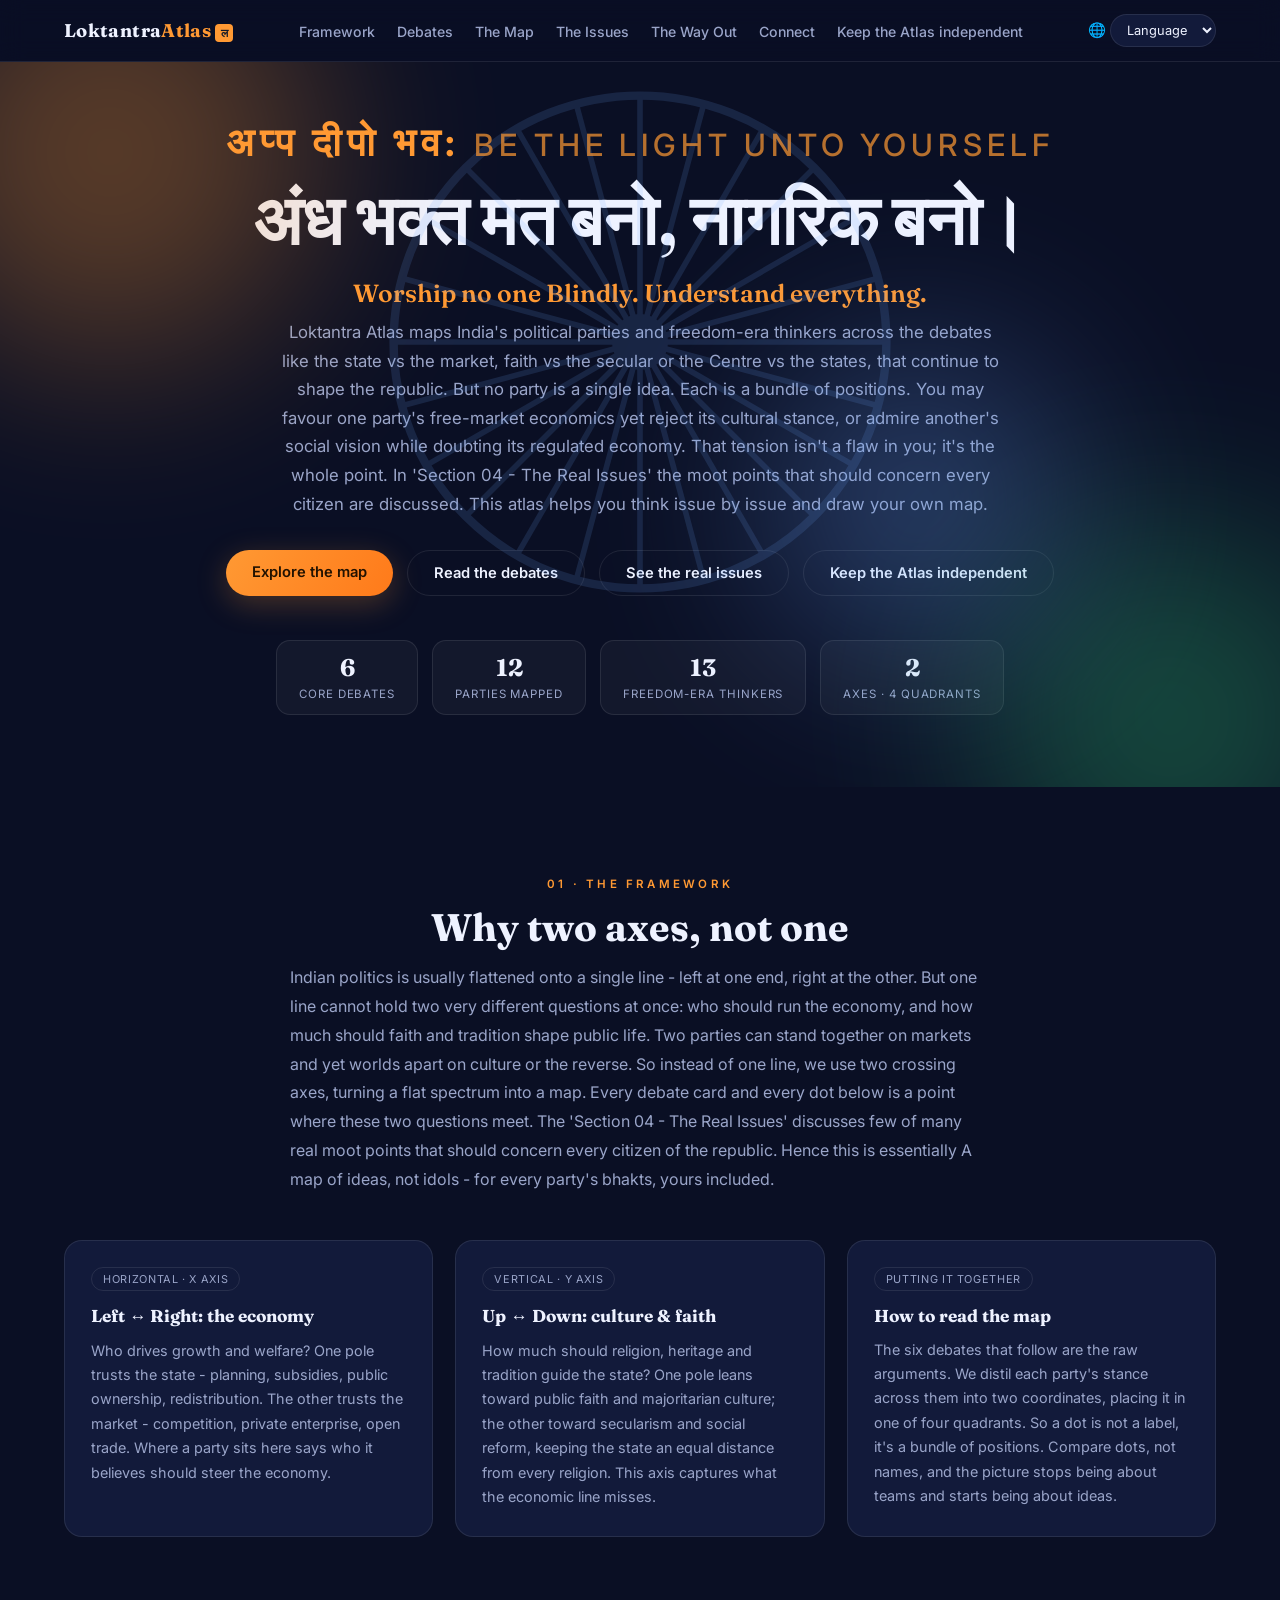
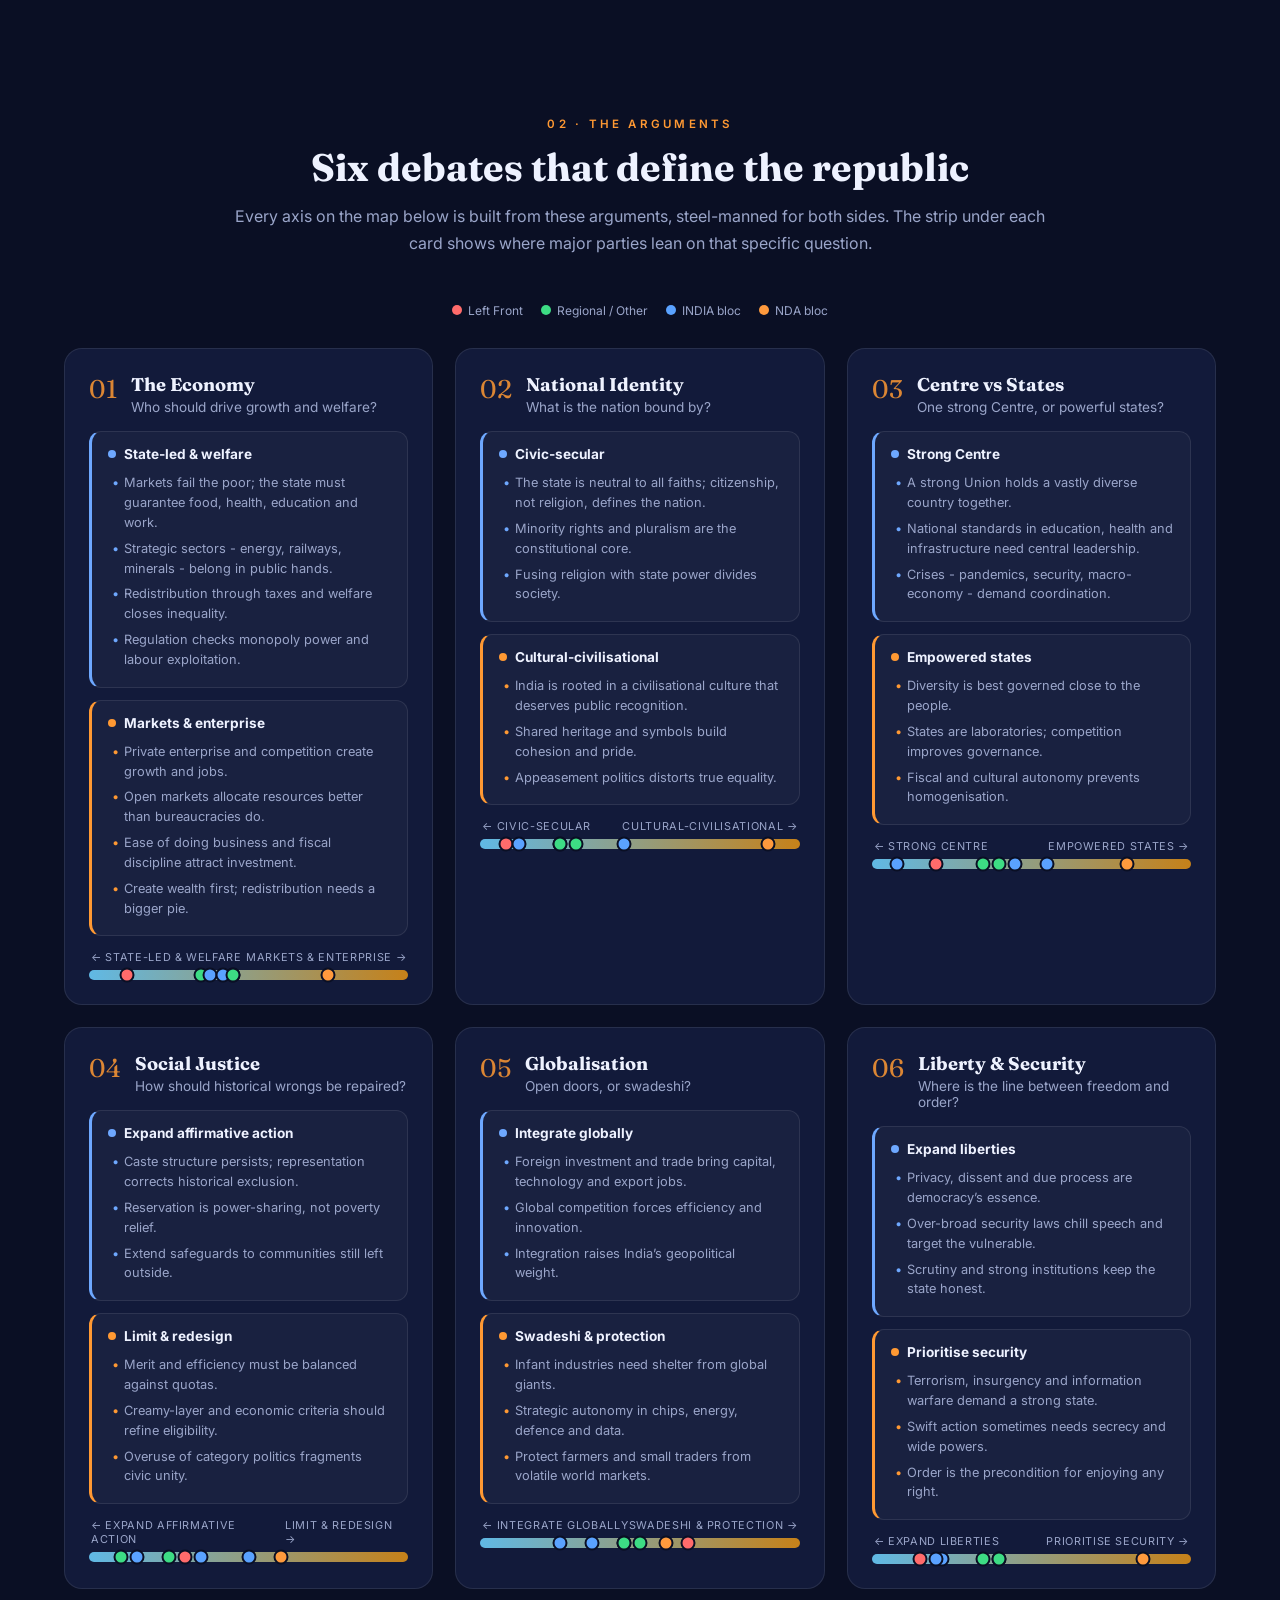
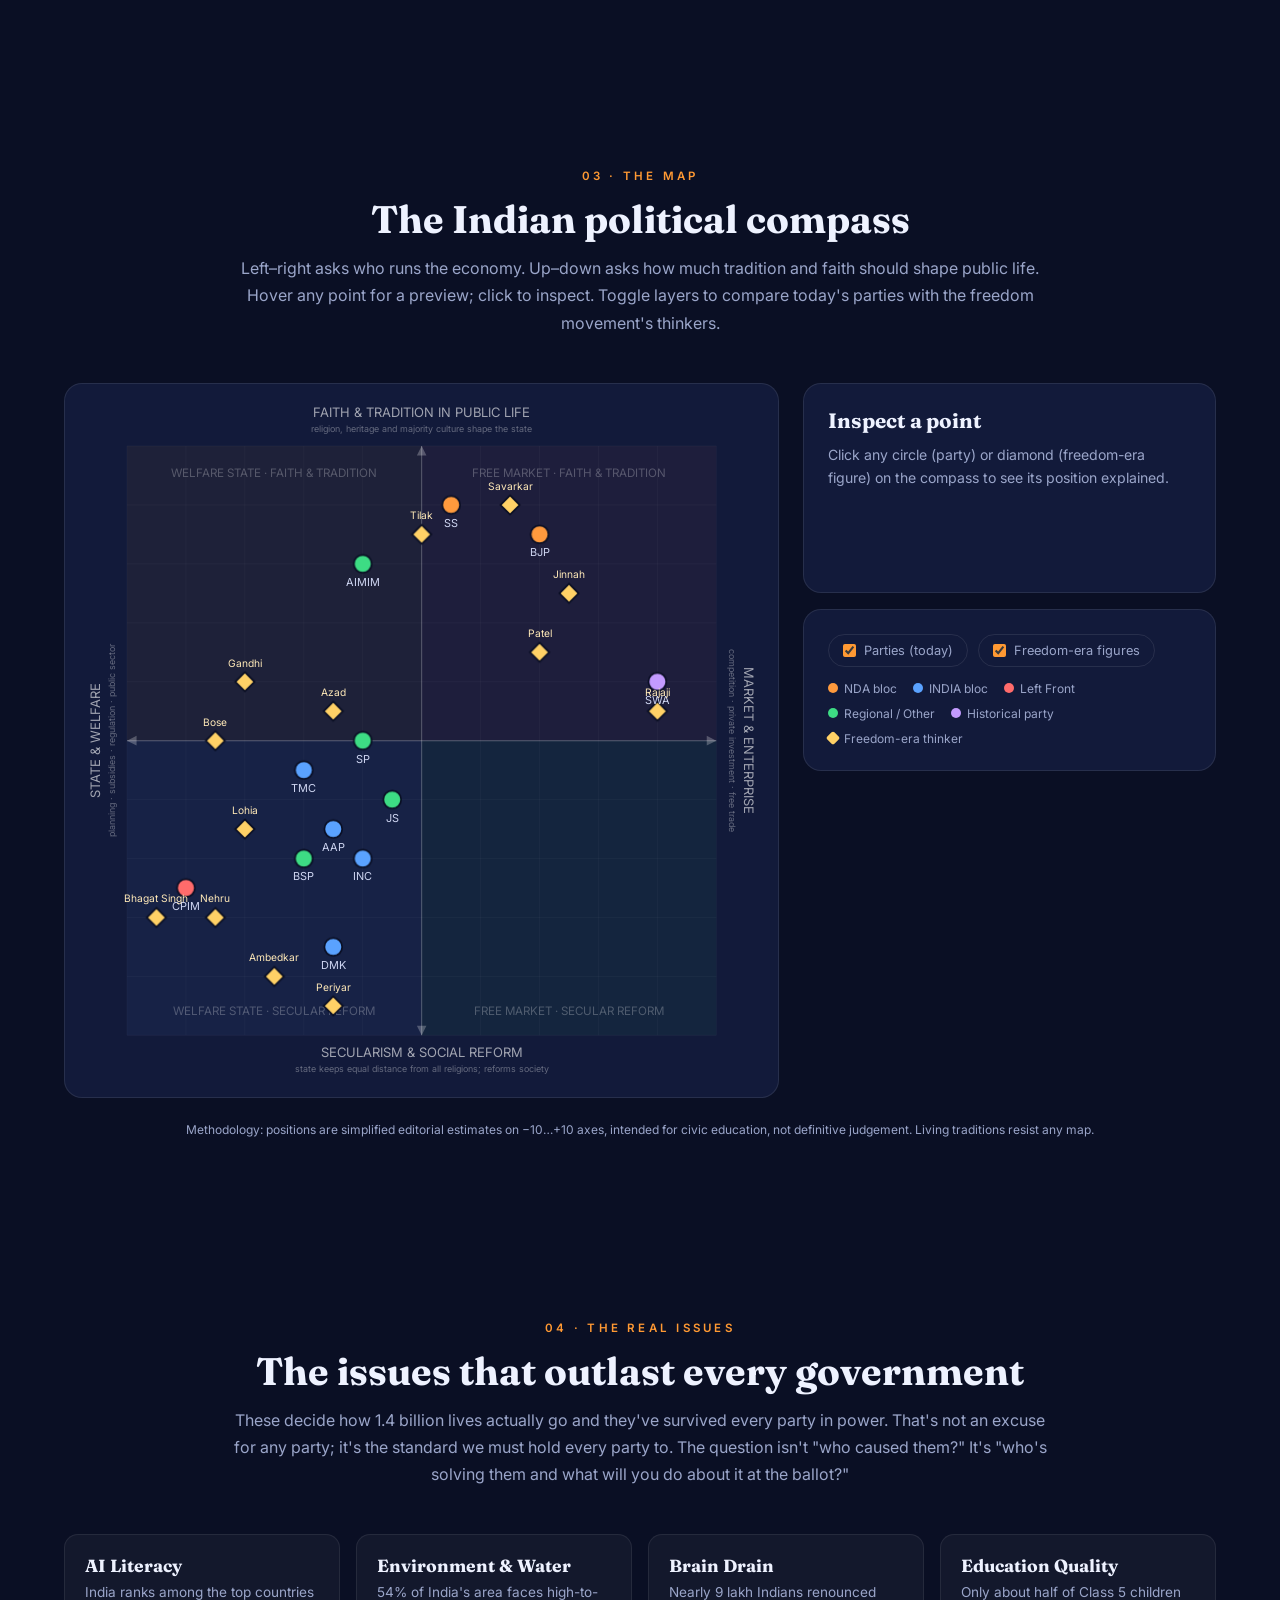
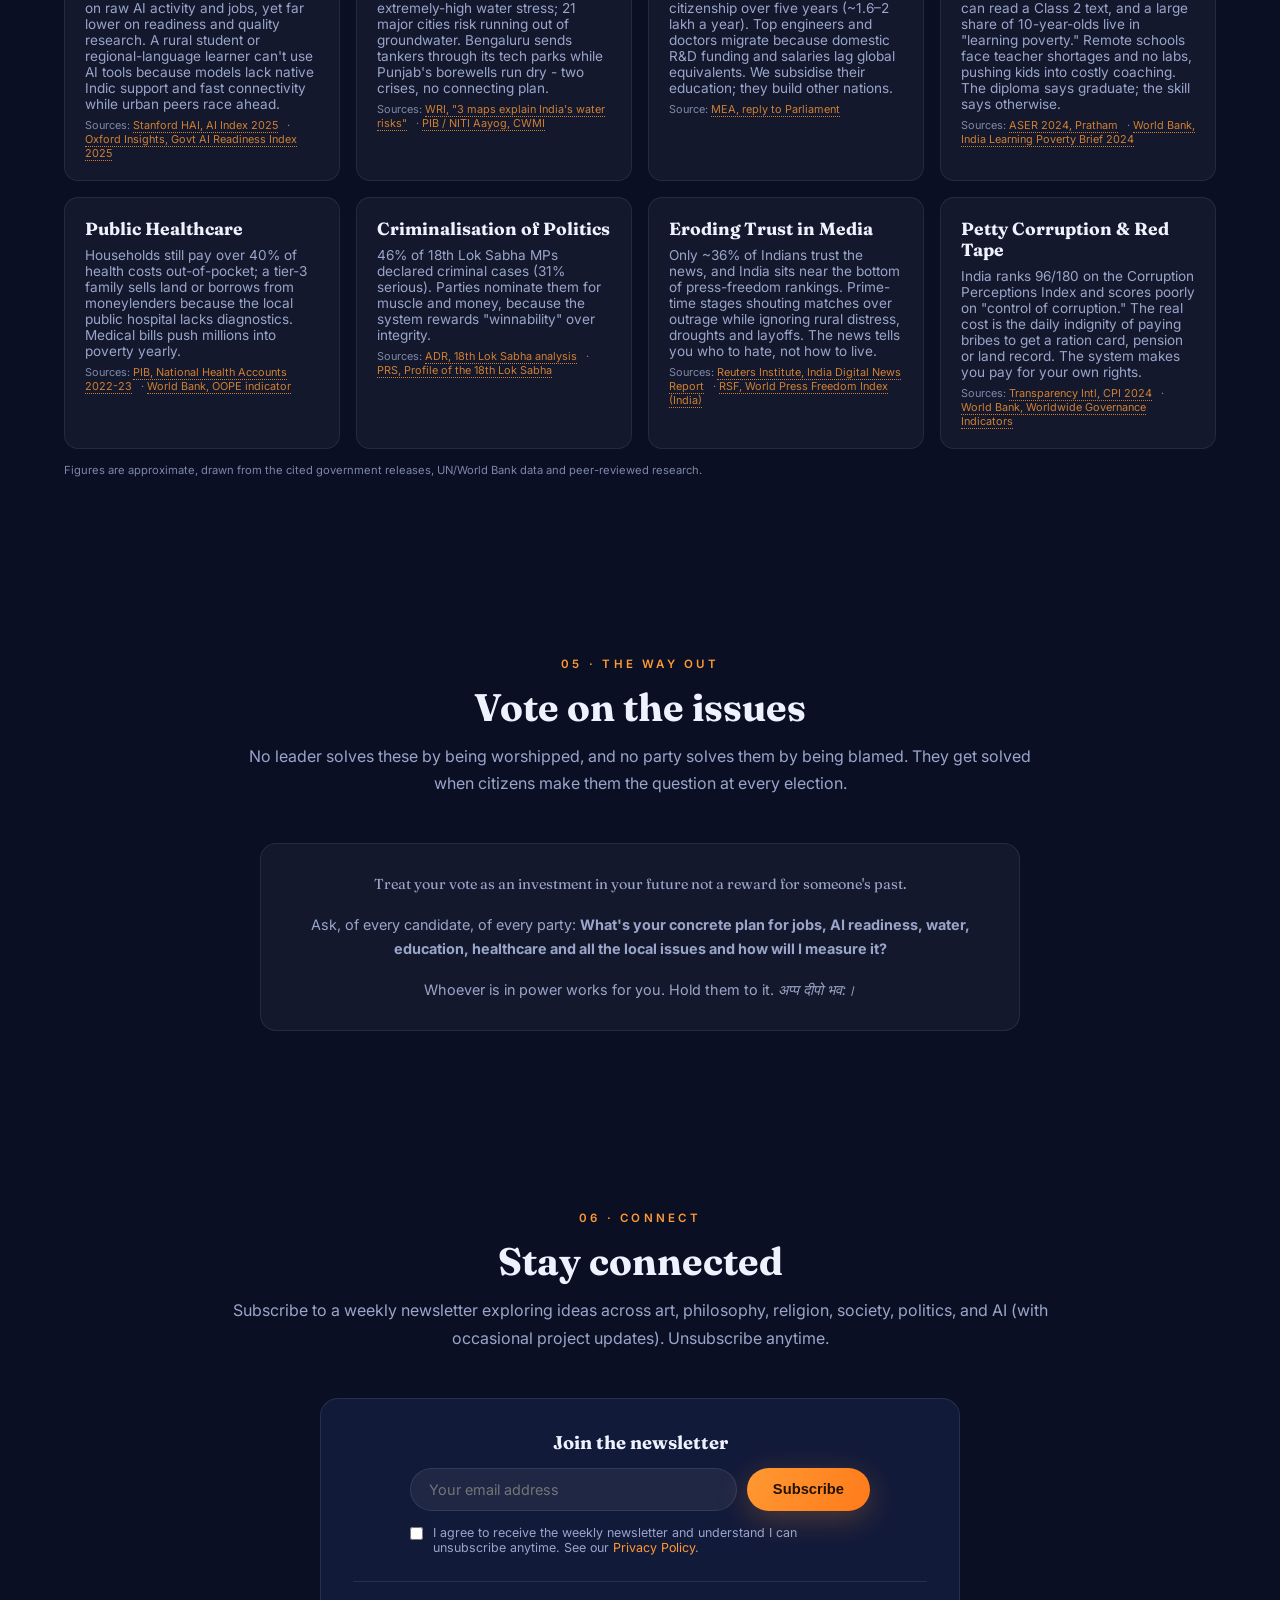
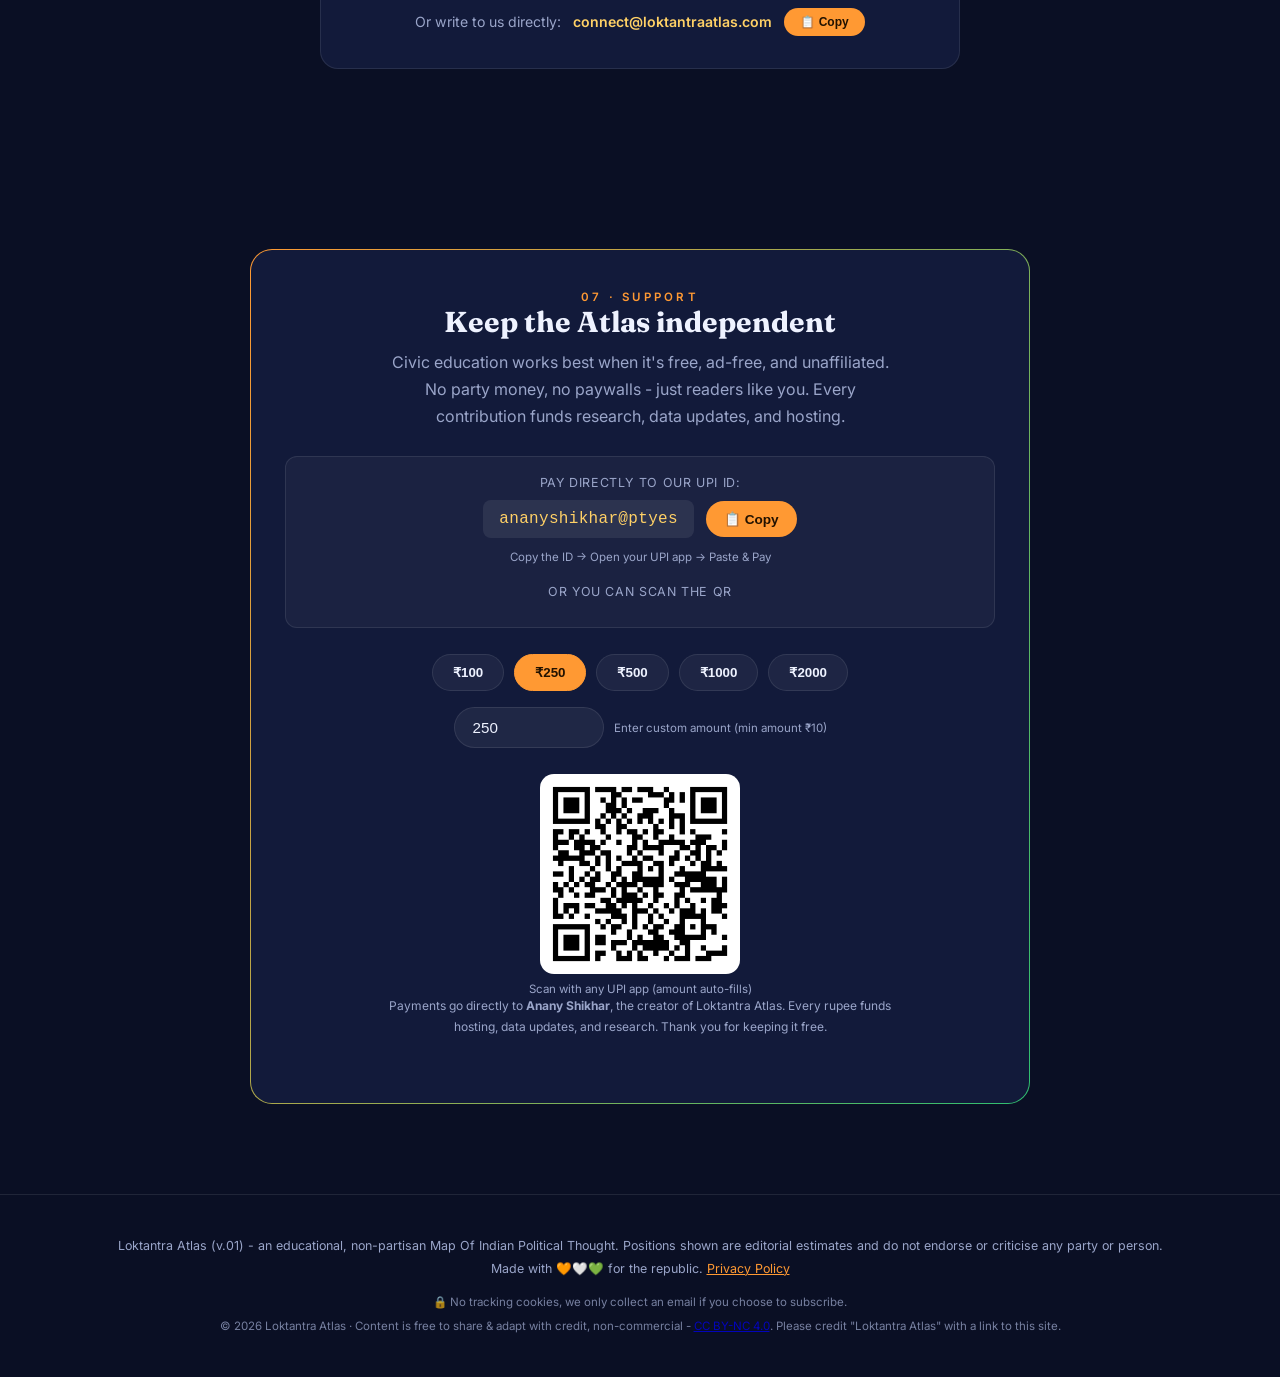
==== index.html @ be95576f "Update index.html" ====
<!DOCTYPE html>
<html lang="en">
<head>
  <meta charset="UTF-8">
  <meta name="viewport" content="width=device-width, initial-scale=1.0">
  <title>Loktantra Atlas - Mapping Indian Political Thought</title>
  <link rel="icon" type="image/svg+xml" href="flag.svg">
  <link rel="preconnect" href="https://fonts.googleapis.com">
  <link href="https://fonts.googleapis.com/css2?family=Fraunces:opsz,wght@9..144,500;9..144,700&family=Inter:wght@400;500;600;700&display=swap" rel="stylesheet">
  <link rel="stylesheet" href="css_style.css">
</head>
<body>

<!-- ============ NAV (links are generated from NAV in js/data.js) ============ -->

<nav>
  <div class="brand" href="index.html" aria-label="Loktantra Atlas — home">Loktantra<span>Atlas<img src="flag.svg" alt="Indian flag" width="18" height="18"></span></div>
  <ul id="navLinks"></ul>
  <div class="langwrap">
    <span class="langicon">🌐</span>
    <select id="langSel" aria-label="Translate this website">
      <option value="">Language</option>
      <option value="hi">हिन्दी</option>
      <option value="en">English</option>
      <option value="bn">বাংলা</option>
      <option value="ta">தமிழ்</option>
      <option value="te">తెలుగు</option>
      <option value="mr">मराठी</option>
      <option value="gu">ગુજરાતી</option>
      <option value="kn">ಕನ್ನಡ</option>
      <option value="ml">മലയാളം</option>
      <option value="pa">ਪੰਜਾਬੀ</option>
      <option value="ur">اردو</option>
      <option value="es">Español</option>
      <option value="fr">Français</option>
      <option value="de">Deutsch</option>
      <option value="ru">Русский</option>
      <option value="zh-CN">中文</option>
      <option value="ar">العربية</option>
    </select>
  </div>
</nav>

<!-- ============ HERO ============ -->
<header>
  <div class="orb o1"></div><div class="orb o2"></div><div class="orb o3"></div>
  <svg class="chakra" viewBox="0 0 200 200" id="chakraSvg"></svg>
  <div>
 <div class="kicker big"><span class="khi">अप्प दीपो भव:<span class="kdot"> </span><span class="ken">Be the light unto yourself</span></div>
<h1>अंध भक्त मत बनो, <span>नागरिक बनो।</span></h1>
<h3 class="tagline">Worship no one Blindly. Understand everything.</h3>
    <p class="sub">Loktantra Atlas maps India's political parties and freedom-era thinkers across the debates like the state vs the market, faith vs the secular or the Centre vs the states, that continue to shape the republic. But no party is a single idea. Each is a bundle of positions. You may favour one party's free-market economics yet reject its cultural stance, or admire another's social vision while doubting its regulated economy. That tension isn't a flaw in you; it's the whole point. In 'Section 04 - The Real Issues' the moot points that should concern every citizen are discussed. This atlas helps you think issue by issue and draw your own map. </p>
    <div class="cta">
      <a class="btn p" href="#map">Explore the map</a>
      <a class="btn s" href="#debates">Read the debates</a>
      <a class="btn s" href="#issues">See the real issues</a>
      <a class="btn s" href="#donate">Keep the Atlas independent</a>
    </div>
    <div class="stats">
      <div class="stat"><b id="stD">–</b><span>Core debates</span></div>
      <div class="stat"><b id="stP">–</b><span>Parties mapped</span></div>
      <div class="stat"><b id="stF">–</b><span>Freedom-era thinkers</span></div>
      <div class="stat"><b>2</b><span>Axes · 4 quadrants</span></div>
    </div>
  </div>
</header>

<!-- ============ FRAMEWORK (theory context) ============ -->
<section id="framework">
  <div class="shead reveal">
    <div class="kicker">01 · The Framework</div>
    <h2>Why two axes, not one</h2>
    <p>Indian politics is usually flattened onto a single line - left at one end, right at the
      other. But one line cannot hold two very different questions at once: who should run the
      economy, and how much should faith and tradition shape public life. Two parties can stand
      together on markets and yet worlds apart on culture or the reverse. So instead of one
      line, we use two crossing axes, turning a flat spectrum into a map. Every debate card and
      every dot below is a point where these two questions meet. The 'Section 04 - The Real Issues' discusses few of many real moot points that should concern every citizen of the republic. Hence this is essentially A map of ideas, not idols - for every party's bhakts, yours included.</p>
  </div>

  <div class="tgrid">
    <div class="tcard reveal">
      <span class="tag">Horizontal · X axis</span>
      <h3>Left ↔ Right: the economy</h3>
      <p>Who drives growth and welfare? One pole trusts the state - planning, subsidies, public
        ownership, redistribution. The other trusts the market - competition, private enterprise,
        open trade. Where a party sits here says who it believes should steer the economy.</p>
    </div>
    <div class="tcard reveal">
      <span class="tag">Vertical · Y axis</span>
      <h3>Up ↔ Down: culture &amp; faith</h3>
      <p>How much should religion, heritage and tradition guide the state? One pole leans toward
        public faith and majoritarian culture; the other toward secularism and social reform,
        keeping the state an equal distance from every religion. This axis captures what the
        economic line misses.</p>
    </div>
    <div class="tcard reveal">
      <span class="tag">Putting it together</span>
      <h3>How to read the map</h3>
      <p>The six debates that follow are the raw arguments. We distil each party's stance across
        them into two coordinates, placing it in one of four quadrants. So a dot is not a label, 
        it's a bundle of positions. Compare dots, not names, and the picture stops being about
        teams and starts being about ideas.</p>
    </div>
  </div>
</section>

<!-- ============ DEBATES (cards rendered by app.js) ============ -->
<section id="debates">
  <div class="shead reveal">
    <div class="kicker">02 · The Arguments</div>
    <h2>Six debates that define the republic</h2>
    <p>Every axis on the map below is built from these arguments, steel-manned for both sides.
      The strip under each card shows where major parties lean on that specific question.</p>
  </div>
  <div class="legend debate-legend" id="debateLegend"></div>
  <div class="dgrid" id="debateGrid"></div>
</section>

<!-- ============ THE MAP ============ -->
<section id="map">
  <div class="shead reveal">
    <div class="kicker">03 · The Map</div>
    <h2>The Indian political compass</h2>
    <p>Left–right asks who runs the economy. Up–down asks how much tradition and faith
      should shape public life. Hover any point for a preview; click to inspect.
      Toggle layers to compare today's parties with the freedom movement's thinkers.</p>
  </div>
  <div class="mapwrap">
    <div class="card mapbox reveal"><svg id="compass" viewBox="0 0 1000 1000"></svg></div>
    <div class="panel">
      <div class="card reveal" id="detail">
        <h3>Inspect a point</h3>
        <p>Click any circle (party) or diamond (freedom-era figure) on the compass to see its
           position explained.</p>
      </div>
      <div class="card reveal">
        <div class="togs" style="margin-bottom:14px">
          <label class="tog"><input type="checkbox" id="tgP" checked> Parties (today)</label>
          <label class="tog"><input type="checkbox" id="tgF" checked> Freedom-era figures</label>
        </div>
        <div class="legend" id="legend"></div>
      </div>
    </div>
  </div>
  <p class="method">Methodology: positions are simplified editorial estimates on −10…+10 axes, intended for
     civic education, not definitive judgement. Living traditions resist any map. </p>
</section>

<section id="issues">
  <div class="shead reveal">
    <div class="kicker">04 · The Real Issues</div>
    <h2>The issues that outlast every government</h2>
    <p>These decide how 1.4 billion lives actually go and they've survived every party in power. That's not an excuse for any party; it's the standard we must hold every party to. The question isn't "who caused them?" It's "who's solving them and what will you do about it at the ballot?"</p>
  </div>

  <div class="issues-grid">
    <div class="issue-card reveal">
      <h3>AI Literacy</h3>
      <p>India ranks among the top countries on raw AI activity and jobs, yet far lower on readiness and quality research. A rural student or regional-language learner can't use AI tools because models lack native Indic support and fast connectivity while urban peers race ahead.</p>
      <div class="issue-cite">Sources: <a href="https://hai.stanford.edu/ai-index/2025-ai-index-report" target="_blank" rel="noopener">Stanford HAI, AI Index 2025</a> · <a href="https://oxfordinsights.com/ai-readiness/government-ai-readiness-index-2025/" target="_blank" rel="noopener">Oxford Insights, Govt AI Readiness Index 2025</a></div>
    </div>

    <div class="issue-card reveal">
      <h3>Environment &amp; Water</h3>
      <p>54% of India's area faces high-to-extremely-high water stress; 21 major cities risk running out of groundwater. Bengaluru sends tankers through its tech parks while Punjab's borewells run dry - two crises, no connecting plan.</p>
      <div class="issue-cite">Sources: <a href="https://www.wri.org/insights/3-maps-explain-indias-growing-water-risks" target="_blank" rel="noopener">WRI, "3 maps explain India's water risks"</a> · <a href="https://www.pib.gov.in/PressReleasePage.aspx?PRID=1807790" target="_blank" rel="noopener">PIB / NITI Aayog, CWMI</a></div>
    </div>

    <div class="issue-card reveal">
      <h3>Brain Drain</h3>
      <p>Nearly 9 lakh Indians renounced citizenship over five years (~1.6–2 lakh a year). Top engineers and doctors migrate because domestic R&amp;D funding and salaries lag global equivalents. We subsidise their education; they build other nations.</p>
      <div class="issue-cite">Source: <a href="https://m.economictimes.com/nri/migrate/nearly-9-lakh-indians-gave-up-citizenship-in-five-years-mea-tells-parliament/articleshow/125926945.cms" target="_blank" rel="noopener">MEA, reply to Parliament</a></div>
    </div>

    <div class="issue-card reveal">
      <h3>Education Quality</h3>
      <p>Only about half of Class 5 children can read a Class 2 text, and a large share of 10-year-olds live in "learning poverty." Remote schools face teacher shortages and no labs, pushing kids into costly coaching. The diploma says graduate; the skill says otherwise.</p>
      <div class="issue-cite">Sources: <a href="https://asercentre.org/aser-2024/" target="_blank" rel="noopener">ASER 2024, Pratham</a> · <a href="https://documents.worldbank.org/en/publication/documents-reports/documentdetail/099090524113131044" target="_blank" rel="noopener">World Bank, India Learning Poverty Brief 2024</a></div>
    </div>

    <div class="issue-card reveal">
      <h3>Public Healthcare</h3>
      <p>Households still pay over 40% of health costs out-of-pocket; a tier-3 family sells land or borrows from moneylenders because the local public hospital lacks diagnostics. Medical bills push millions into poverty yearly.</p>
      <div class="issue-cite">Sources: <a href="https://www.pib.gov.in/PressReleasePage.aspx?PRID=2265816&lang=1&reg=3" target="_blank" rel="noopener">PIB, National Health Accounts 2022-23</a> · <a href="https://data.worldbank.org/indicator/SH.XPD.OOPC.CH.ZS?locations=IN" target="_blank" rel="noopener">World Bank, OOPE indicator</a></div>
    </div>

    <div class="issue-card reveal">
      <h3>Criminalisation of Politics</h3>
      <p>46% of 18th Lok Sabha MPs declared criminal cases (31% serious). Parties nominate them for muscle and money, because the system rewards "winnability" over integrity.</p>
      <div class="issue-cite">Sources: <a href="https://adrindia.org/content/record-46-of-newly-elected-lok-sabha-mps-facing-criminal-cases" target="_blank" rel="noopener">ADR, 18th Lok Sabha analysis</a> · <a href="https://prsindia.org/parliamenttrack/vital-stats/profile-of-the-18th-lok-sabha" target="_blank" rel="noopener">PRS, Profile of the 18th Lok Sabha</a></div>
    </div>

    <div class="issue-card reveal">
      <h3>Eroding Trust in Media</h3>
      <p>Only ~36% of Indians trust the news, and India sits near the bottom of press-freedom rankings. Prime-time stages shouting matches over outrage while ignoring rural distress, droughts and layoffs. The news tells you who to hate, not how to live.</p>
      <div class="issue-cite">Sources: <a href="https://reutersinstitute.politics.ox.ac.uk/our-research/india-digital-news-report" target="_blank" rel="noopener">Reuters Institute, India Digital News Report</a> · <a href="https://rsf.org/en/country/india" target="_blank" rel="noopener">RSF, World Press Freedom Index (India)</a></div>
    </div>

    <div class="issue-card reveal">
      <h3>Petty Corruption &amp; Red Tape</h3>
      <p>India ranks 96/180 on the Corruption Perceptions Index and scores poorly on "control of corruption." The real cost is the daily indignity of paying bribes to get a ration card, pension or land record. The system makes you pay for your own rights.</p>
      <div class="issue-cite">Sources: <a href="https://www.transparency.org/en/cpi/2024" target="_blank" rel="noopener">Transparency Intl, CPI 2024</a> · <a href="https://www.worldbank.org/en/publication/worldwide-governance-indicators" target="_blank" rel="noopener">World Bank, Worldwide Governance Indicators</a></div>
    </div>
  </div>

  <p class="issues-note">Figures are approximate, drawn from the cited government releases, UN/World Bank data and peer-reviewed research.</p>
</section>
  
<section id="solution">
  <div class="shead reveal">
    <div class="kicker">05 · The Way Out</div>
    <h2>Vote on the issues</h2>
    <p>No leader solves these by being worshipped, and no party solves them by being blamed. They get solved when citizens make them the question at every election.</p>
  </div>
  <div class="solution-card reveal">
    <p class="sol-big">Treat your vote as an investment in your future not a reward for someone's past.</p>
    <p>Ask, of every candidate, of every party: <strong>What's your concrete plan for jobs, AI readiness, water, education, healthcare and all the local issues and how will I measure it?</strong></p>
    <p class="sol-close">Whoever is in power works for you. Hold them to it. <em>अप्प दीपो भव:।</em></p>
  </div>
</section>
  
<section id="connect">
  <div class="shead reveal">
    <div class="kicker">06 · Connect</div>
    <h2>Stay connected</h2>
    <p>Subscribe to a weekly newsletter exploring ideas across art, philosophy, religion, society, politics, and AI (with occasional project updates). Unsubscribe anytime.</p>
  </div>

  <div class="connect-card reveal">
    <!-- Newsletter signup -->
    <div class="newsletter">
      <h3>Join the newsletter</h3>
     <form id="nlForm">
  <div class="nl-row">
    <input type="email" id="nlEmail" placeholder="Your email address" required>
    <button type="submit" class="btn p">Subscribe</button>
  </div>
  <label class="consent">
    <input type="checkbox" id="nlConsent" required>
    <span>I agree to receive the weekly newsletter and understand I can unsubscribe anytime. See our <a href="privacy.html">Privacy Policy</a>.</span>
  </label>
</form>

    </div>

    <div class="connect-divider"></div>

    <!-- Direct contact email -->
    <div class="contact-line">
      <span>Or write to us directly:</span>
      <a id="contactMail" href="#" class="contact-email">connect@loktantraatlas.com</a>
      <button class="copy-mail" id="copyMail">📋 Copy</button>
    </div>
  </div>
</section>


<!-- ============ DONATE ============ -->
<section id="donate">
 <div class="doncard reveal">
  <div class="kicker">07 · Support</div>
  <h2>Keep the Atlas independent</h2>
  <p>Civic education works best when it's free, ad-free, and unaffiliated.
     No party money, no paywalls - just readers like you.
     Every contribution funds research, data updates, and hosting.</p>

  <!-- Copy UPI ID (moved to top) -->
  <div class="upi-copy-box">
    <div class="upi-label">Pay directly to our UPI ID:</div>
    <div class="upi-row">
      <code class="upi-display" id="upiDisplay">your.upi@id</code>
      <button class="copy-btn" id="copyBtn">📋 Copy</button>
    </div>
    <p class="upi-instruction">Copy the ID → Open your UPI app → Paste & Pay</p> 
    <br>
    <p class="upi-label"> Or You Can Scan The QR</p>
  </div>

  <!-- Amount Selection + QR (kept together as one unit) -->
  <div class="amts" id="amts"></div>
  <div class="custom">
    <input type="number" id="amtIn" min="10" placeholder="Custom ₹">
    <span class="custom-hint">Enter custom amount (min amount ₹10) </span>
  </div>

  <div class="qrwrap">
    <canvas id="qr"></canvas>
    <p class="qrnote">Scan with any UPI app (amount auto-fills)</p>
  </div>

  <!-- Trust note -->
  <p class="trustnote">Payments go directly to <b>Anany Shikhar</b>, the creator of Loktantra Atlas.
     Every rupee funds hosting, data updates, and research. Thank you for keeping it free.</p>
</div>
</section>


<footer>
  Loktantra Atlas (v.01) - an educational, non-partisan Map Of Indian Political Thought. Positions shown are editorial estimates and do not
  endorse or criticise any party or person.<br>Made with 🧡🤍💚 for the republic. <a href="privacy.html" style="color:var(--saffron)">Privacy Policy</a>
   <div class="cookie-note">🔒 No tracking cookies, we only collect an email if you choose to subscribe.</div>
  <div class="cookie-note">© 2026 Loktantra Atlas · Content is free to share &amp; adapt with credit, non-commercial - <a href="https://creativecommons.org/licenses/by-nc/4.0/" target="_blank" rel="noopener">CC BY-NC 4.0</a>. Please credit "Loktantra Atlas" with a link to this site.</div>

</footer>

<div id="tip"></div>

<!-- data first, then logic -->
<script src="qrious.min.js"></script>
<script src="js_data.js"></script>
<script src="js_app.js"></script>
</body>
</html>
---- css_style.css ----
/* ============================================================
   STYLE.CSS — all the styling, organised by section.
   To restyle the site, start with DESIGN TOKENS below:
   change the colour values there and the whole site follows.
   ============================================================ */

/* ---------- 1. DESIGN TOKENS (edit colours here) ---------- */
:root{
  --bg:#0a0f24;        /* page background (deep navy) */
  --bg2:#0e1530;       /* unused spare tone */
  --card:#121a3a;      /* card background */
  --ink:#eef2ff;       /* main text colour */
  --muted:#9aa5c9;     /* secondary text colour */
  --saffron:#ff9933;   /* primary accent (Side B, buttons) */
  --green:#2fbf71;     /* secondary accent */
  --blue:#6ea8ff;      /* tertiary accent (Side A) */
  --gold:#ffd166;      /* freedom-era figure colour */
  --line:rgba(255,255,255,.09); /* hairline borders */
}

/* ---------- 2. BASE ---------- */
*{margin:0;padding:0;box-sizing:border-box}
html{scroll-behavior:smooth}
body{font-family:Inter,system-ui,sans-serif;background:var(--bg);color:var(--ink);overflow-x:hidden}
section{padding:90px 5vw;scroll-margin-top:70px} /* scroll-margin keeps headings clear of fixed nav */
h1,h2,h3,.brand{font-family:Fraunces,serif}      /* display font for headings */

/* ---------- 3. NAV ---------- */
nav{position:fixed;inset:0 0 auto 0;display:flex;justify-content:space-between;align-items:center;
  padding:14px 5vw;background:rgba(10,15,36,.72);backdrop-filter:blur(12px);
  border-bottom:1px solid var(--line);z-index:50}
.brand{font-weight:700;font-size:1.15rem;letter-spacing:.02em}
.brand span{color:var(--saffron)}
.brand img{height:18px;width:20px;vertical-align:middle;margin-left:8px;border-radius:3px}
nav ul{display:flex;gap:22px;list-style:none}
nav a{color:var(--muted);text-decoration:none;font-size:.88rem;font-weight:500;transition:.2s}
nav a:hover{color:var(--ink)}
@media(max-width:640px){
  nav{padding:8px 3vw}
  .brand{display:flex;flex-direction:column;align-items:flex-start;line-height:1.15;font-size:1rem}
  .brand span{display:flex;align-items:center}
  .brand img{margin-left:6px;vertical-align:middle}
  nav ul{gap:14px;flex-wrap:wrap;justify-content:center}
  nav a{font-size:.76rem}
  .langwrap select{max-width:92px;font-size:.68rem;padding:5px 7px}
}

/* ---------- 4. HERO ---------- */
header{min-height:94vh;display:grid;place-items:center;text-align:center;position:relative;overflow:hidden;padding:120px 5vw 70px}
.orb{position:absolute;border-radius:50%;filter:blur(95px);opacity:.32;pointer-events:none}
.o1{width:420px;height:420px;background:var(--saffron);top:-120px;left:-100px}
.o2{width:380px;height:380px;background:var(--green);bottom:-120px;right:-80px}
.o3{width:300px;height:300px;background:var(--blue);top:40%;left:60%}
.chakra{position:absolute;width:560px;height:560px;opacity:.14;animation:spin 70s linear infinite;pointer-events:none}
.kicker{color:var(--saffron);letter-spacing:.28em;font-size:.72rem;font-weight:600;text-transform:uppercase}
header h1{font-size:clamp(2.4rem,6vw,4.3rem);line-height:1.08;margin:18px 0 20px;font-weight:700}
.grad{background:linear-gradient(90deg,var(--saffron),#fff 50%,var(--green));-webkit-background-clip:text;background-clip:text;color:transparent}
header p.sub{max-width:720px;margin:0 auto;color:var(--muted);font-size:1.05rem;line-height:1.7}
.cta{display:flex;gap:14px;justify-content:center;margin-top:32px;flex-wrap:wrap}
.btn{padding:13px 26px;border-radius:99px;font-weight:600;font-size:.92rem;text-decoration:none;cursor:pointer;border:none;transition:.2s}
.btn.p{background:linear-gradient(120deg,var(--saffron),#ff7a1a);color:#221200;box-shadow:0 8px 30px rgba(255,153,51,.25)}
.btn.p:hover{transform:translateY(-2px)}
.btn.s{background:transparent;color:var(--ink);border:1px solid var(--line)}
.btn.s:hover{border-color:var(--blue);color:var(--blue)}
.stats{display:flex;gap:14px;justify-content:center;margin-top:44px;flex-wrap:wrap}
.stat{background:rgba(255,255,255,.04);border:1px solid var(--line);border-radius:14px;padding:12px 22px;min-width:120px}
.stat b{display:block;font-size:1.5rem;font-family:Fraunces}
.stat span{font-size:.72rem;color:var(--muted);letter-spacing:.08em;text-transform:uppercase}

/* ---------- FRAMEWORK / THEORY ---------- */
.tgrid{display:grid;grid-template-columns:repeat(auto-fit,minmax(280px,1fr));gap:22px;margin-top:34px}
.tcard{background:var(--card);border:1px solid var(--line);border-radius:18px;padding:26px}
.tcard .tag{display:inline-block;font-size:.68rem;letter-spacing:.06em;text-transform:uppercase;padding:4px 11px;border-radius:99px;border:1px solid var(--line);color:var(--muted);margin-bottom:14px}
.tcard h3{font-size:1.08rem;margin-bottom:12px;font-family:Fraunces;color:var(--ink)}
.tcard p{color:var(--muted);font-size:.9rem;line-height:1.7}
#framework .shead p{max-width:700px;margin:0 auto;text-align:left;line-height:1.8}

/* ---------- 5. SECTION HEADINGS ---------- */
.shead{max-width:820px;margin:0 auto 46px;text-align:center}
.shead h2{font-size:clamp(1.7rem,3.4vw,2.4rem);margin:12px 0}
.shead p{color:var(--muted);line-height:1.7}

/* ---------- 6. DEBATE CARDS ---------- */
.dgrid{display:grid;grid-template-columns:repeat(auto-fit,minmax(340px,1fr));gap:22px;max-width:1240px;margin:auto}
.card{background:var(--card);border:1px solid var(--line);border-radius:18px;padding:24px;transition:.25s}
.card:hover{transform:translateY(-4px);border-color:rgba(255,255,255,.18)}
.dhead{display:flex;gap:14px;align-items:flex-start;margin-bottom:16px}
.dnum{font-family:Fraunces;font-size:1.6rem;color:var(--saffron);opacity:.85}
.dhead h3{font-size:1.15rem}
.dhead p{color:var(--muted);font-size:.85rem;margin-top:3px}
.sides{display:grid;gap:12px}
.side{background:rgba(255,255,255,.03);border:1px solid var(--line);border-radius:12px;padding:14px 16px}
.side.a{border-left:3px solid var(--blue)}     /* blue edge = Side A */
.side.b{border-left:3px solid var(--saffron)}  /* saffron edge = Side B */
.side h4{font-size:.85rem;margin-bottom:8px;display:flex;align-items:center;gap:8px}
.side.a h4::before{content:"";width:8px;height:8px;border-radius:50%;background:var(--blue)}
.side.b h4::before{content:"";width:8px;height:8px;border-radius:50%;background:var(--saffron)}
.side ul{list-style:none}
.side li{color:var(--muted);font-size:.8rem;line-height:1.55;padding:3px 0 3px 16px;position:relative}
.side li::before{content:"•";position:absolute;left:4px;top:3px;font-size:.8rem;line-height:1.55}
.side.a li::before{color:var(--blue)}      /* blue bullets on the blue side */
.side.b li::before{color:var(--saffron)}   /* saffron bullets on the saffron side */


/* per-debate spectrum bar: gradient runs from Side A (blue) to Side B (saffron) */
.barlabels{display:flex;justify-content:space-between;font-size:.68rem;color:var(--muted);margin:14px 2px 6px;text-transform:uppercase;letter-spacing:.06em}
.bar{height:10px;border-radius:99px;position:relative;background:linear-gradient(90deg,#60b9e5,#c68119)}
.dot{position:absolute;top:50%;width:15px;height:15px;border-radius:50%;transform:translate(-50%,-50%);border:2px solid var(--bg);cursor:default;transition:.15s}
.dot:hover{transform:translate(-50%,-50%) scale(1.35)}
/* bigger touch targets on phones */
@media (pointer:coarse){.dot{width:20px;height:20px}
}

/* ---------- 7. THE MAP / COMPASS ---------- */
.mapwrap{display:grid;grid-template-columns:1.3fr .75fr;gap:24px;max-width:1240px;margin:auto}
@media(max-width:980px){.mapwrap{grid-template-columns:1fr}}
.mapbox{padding:14px}
svg#compass{width:100%;height:auto;display:block}
svg#compass text{font-family:Inter;user-select:none}
/* .pt = a mappable point; transform-box lets the pop-in animation scale from its own centre */
#compass .pt{cursor:pointer;transform-box:fill-box;transform-origin:center}
.panel{display:flex;flex-direction:column;gap:16px}
#detail{min-height:210px}
#detail h3{font-size:1.3rem;margin-bottom:10px}
#detail p{color:var(--muted);font-size:.88rem;line-height:1.65;margin-top:10px}
.chips{display:flex;flex-wrap:wrap;gap:8px}
.chip{font-size:.7rem;padding:5px 11px;border-radius:99px;border:1px solid var(--line);color:var(--ink);background:rgba(255,255,255,.05)}
.togs{display:flex;gap:10px;flex-wrap:wrap}
.tog{display:flex;align-items:center;gap:8px;font-size:.8rem;color:var(--muted);cursor:pointer;border:1px solid var(--line);padding:8px 14px;border-radius:99px}
.tog input{accent-color:var(--saffron)}
.legend{display:flex;flex-wrap:wrap;gap:10px 16px;font-size:.75rem;color:var(--muted)}
.legend i{width:10px;height:10px;border-radius:50%;display:inline-block;margin-right:6px}
.method{max-width:1240px;margin:22px auto 0;color:var(--muted);font-size:.75rem;text-align:center;line-height:1.7}
.method code{color:var(--gold)}
#tip{position:fixed;z-index:60;background:rgba(13,20,48,.96);border:1px solid var(--line);padding:8px 13px;border-radius:10px;font-size:.78rem;pointer-events:none;opacity:0;transition:opacity .12s;max-width:240px}
#tip b{display:block}#tip span{color:var(--muted);font-size:.7rem}

/* ---------- 8. DONATE ---------- */
.doncard{max-width:780px;margin:auto;border-radius:22px;padding:40px 34px;text-align:center;
  background:linear-gradient(var(--card),var(--card)) padding-box,
  linear-gradient(120deg,var(--saffron),var(--green)) border-box;
  border:1.5px solid transparent}
.doncard h2{font-size:1.8rem;margin-bottom:10px}
.doncard>p{color:var(--muted);max-width:520px;margin:0 auto 26px;line-height:1.7}
.amts{display:flex;gap:10px;justify-content:center;flex-wrap:wrap;margin-bottom:16px}
.amt{padding:10px 20px;border-radius:99px;border:1px solid var(--line);background:rgba(255,255,255,.05);color:var(--ink);cursor:pointer;font-weight:600;transition:.15s}
.amt.on{background:var(--saffron);color:#221200;border-color:var(--saffron)}
.custom{display:flex;gap:10px;justify-content:center;align-items:center;margin-bottom:22px;flex-wrap:wrap}
.custom input{background:rgba(255,255,255,.06);border:1px solid var(--line);border-radius:99px;padding:11px 18px;color:var(--ink);width:150px;font-size:.95rem;outline:none}
.custom input:focus{border-color:var(--saffron)}
.upirow{margin-top:18px;font-size:.8rem;color:var(--muted)}
.upirow code{background:rgba(255,255,255,.07);padding:4px 10px;border-radius:8px;color:var(--gold)}
.upirow button{background:none;border:none;color:var(--blue);cursor:pointer;font-size:.78rem;margin-left:8px}
/* UPI copy row — visible and styled */
.upirow{margin-top:20px;font-size:.82rem;color:var(--muted);display:flex;align-items:center;justify-content:center;gap:10px;flex-wrap:wrap}
.upirow code{background:rgba(255,255,255,.08);padding:9px 16px;border-radius:8px;color:var(--gold);font-size:.92rem;letter-spacing:.02em;user-select:all}
.upirow button{background:var(--saffron);color:#221200;border:none;padding:9px 18px;border-radius:99px;font-weight:600;font-size:.8rem;cursor:pointer;transition:.2s}
.upirow button:hover{transform:translateY(-1px)}
.trustnote{margin-top:16px;font-size:.75rem;color:var(--muted);max-width:460px;margin-left:auto;margin-right:auto}
/* QR code for desktop users */
.qrwrap{display:flex;flex-direction:column;align-items:center;gap:8px;margin-top:22px}
#qr{background:#fff;padding:12px;border-radius:14px;width:200px;height:200px}
.qrnote{font-size:.72rem;color:var(--muted)}

/* Copy UPI ID box */
.upi-copy-box{margin-top:0;margin-bottom:26px;background:rgba(255,255,255,.04);border:1px solid var(--line);border-radius:12px;padding:18px 22px;text-align:center}
.upi-label{font-size:.78rem;color:var(--muted);margin-bottom:10px;text-transform:uppercase;letter-spacing:.05em}
.upi-row{display:flex;align-items:center;justify-content:center;gap:12px;flex-wrap:wrap}
.upi-display{background:rgba(255,255,255,.08);padding:10px 16px;border-radius:8px;font-size:1rem;color:var(--gold);letter-spacing:.02em;user-select:all}
.copy-btn{background:var(--saffron);color:#221200;border:none;padding:10px 18px;border-radius:99px;font-weight:600;font-size:.85rem;cursor:pointer;transition:.2s}
.copy-btn:hover{transform:translateY(-1px);box-shadow:0 4px 12px rgba(255,153,51,.3)}
.copy-btn.copied{background:var(--green);color:#0a2410}
.upi-instruction{font-size:.72rem;color:var(--muted);margin-top:12px}

/* Custom amount hint */
.custom-hint{font-size:.72rem;color:var(--muted)}

/* QR Code */
.qrwrap{display:flex;flex-direction:column;align-items:center;gap:8px;margin-top:26px}
#qr{background:#fff;padding:12px;border-radius:14px;width:200px;height:200px}
.qrnote{font-size:.72rem;color:var(--muted)}

/* Trust note */
.trustnote{margin-top:24px;font-size:.75rem;color:var(--muted);max-width:480px;margin-left:auto;margin-right:auto;line-height:1.6}

/* ---------- 9. FOOTER ---------- */
footer{padding:40px 5vw;border-top:1px solid var(--line);text-align:center;color:var(--muted);font-size:.78rem;line-height:1.8}

/* ---------- 10. ANIMATIONS ---------- */
.reveal{opacity:0;transform:translateY(26px);transition:.7s ease}  /* scroll-reveal start state */
.reveal.on{opacity:1;transform:none}                                /* …and end state */
@keyframes spin{to{transform:rotate(360deg)}}                       /* hero chakra */
@keyframes pop{from{opacity:0;transform:scale(0)}to{opacity:1;transform:scale(1)}} /* map points */

/* ---------- 11. Language dropdown (Google translate.goog proxy) ---------- */
$('#langSel').addEventListener('change', e => {
  const lang = e.target.value;
  if (!lang) return;

  // English = just go to the original site
  if (lang === 'en') { location.href = SITE.url; return; }

  // Build Google's translated copy of the live site
  const base = new URL(SITE.url);
  const proxyHost = base.hostname.replace(/\./g, '-') + '.translate.goog';
  location.href = 'https://' + proxyHost + base.pathname +
    '?_x_tr_sl=en&_x_tr_tl=' + lang + '&_x_tr_hl=en';
});
/* ---------- LANGUAGE DROPDOWN ---------- */
.langwrap{display:flex;align-items:center;gap:6px}
.langicon{font-size:.9rem}
.langwrap select{
  background:var(--card);color:var(--ink);border:1px solid var(--line);
  border-radius:99px;padding:7px 12px;font-size:.8rem;font-family:Inter;
  outline:none;cursor:pointer;transition:.2s}
.langwrap select:hover{border-color:var(--saffron)}
@media(max-width:640px){.langwrap select{max-width:104px;font-size:.72rem;padding:6px 8px}}

/* ---------- CONNECT / NEWSLETTER ---------- */
.connect-card{max-width:640px;margin:auto;background:var(--card);border:1px solid var(--line);border-radius:18px;padding:32px;text-align:center}
.newsletter h3{font-size:1.15rem;margin-bottom:14px;font-family:Fraunces}
.nl-row{display:flex;gap:10px;justify-content:center;max-width:460px;margin:0 auto}
.nl-row input{flex:1;background:rgba(255,255,255,.06);border:1px solid var(--line);border-radius:99px;padding:12px 18px;color:var(--ink);font-family:Inter;font-size:.9rem;outline:none}
.nl-row input:focus{border-color:var(--saffron)}
.nl-note{margin:10px auto 20px;font-size:.72rem;color:var(--muted);max-width:460px;line-height:1.5}
.connect-divider{height:1px;background:var(--line);margin:26px 0}
.contact-line{display:flex;align-items:center;justify-content:center;gap:12px;flex-wrap:wrap;font-size:.88rem;color:var(--muted)}
.contact-email{color:var(--gold);text-decoration:none;font-weight:600}
.contact-email:hover{text-decoration:underline}
.copy-mail{background:var(--saffron);color:#221200;border:none;padding:7px 16px;border-radius:99px;font-weight:600;font-size:.75rem;cursor:pointer;transition:.2s}
.copy-mail:hover{transform:translateY(-1px)}
@media(max-width:640px){.nl-row{flex-direction:column}}

.debate-legend{
  flex-direction: row !important;
  justify-content: center !important;
  flex-wrap: wrap;
  gap: 18px;
  margin: 0 auto 30px;
  max-width: 800px;
  opacity: 1 !important; /* Just in case! */
  transform: none !important; 
}

.brand img{margin-left:3px}

/* ---------- PRIVACY PAGE ---------- */
.backlink{color:var(--muted);text-decoration:none;font-size:.85rem}
.backlink:hover{color:var(--ink)}
.privacy{max-width:760px;margin:0 auto;padding:120px 5vw 60px;color:var(--muted);line-height:1.75}
.privacy h1{font-family:Fraunces;font-size:clamp(1.9rem,4vw,2.6rem);color:var(--ink);margin-bottom:8px}
.privacy .updated{font-size:.8rem;margin-bottom:30px}
.privacy h2{font-family:Fraunces;font-size:1.25rem;color:var(--ink);margin:30px 0 10px}
.privacy p{margin-bottom:14px}
.privacy ul{margin:0 0 14px 22px}
.privacy li{margin-bottom:6px}
.privacy a{color:var(--saffron);text-decoration:none}
.privacy a:hover{text-decoration:underline}
.cookie-note{font-size:.72rem;opacity:.75;margin-top:10px}

/* ---------- CONSENT CHECKBOX ---------- */
.consent{display:flex;align-items:flex-start;gap:10px;margin:14px auto 0;max-width:460px;font-size:.78rem;color:var(--muted);text-align:left;cursor:pointer}
.consent input{margin-top:2px;accent-color:var(--saffron)}
.consent a{color:var(--saffron);text-decoration:none}
.consent a:hover{text-decoration:underline}

/* ---- hero typography tune ---- */
.kicker.big{font-size:2.05rem;letter-spacing:.16em}
.tagline{font-family:Fraunces,serif;font-weight:600;font-size:clamp(1.15rem,2.6vw,1.55rem);color:var(--saffron);margin:16px 0 10px}

   /* ---- footer note spacing ---- */
.cookie-note{margin-top:6px;line-height:1.55}
.cookie-note:first-of-type{margin-top:14px}

   @media(max-width:640px){
  .kdot{display:none}
  .ken{display:block;margin-top:4px}
}

/* ---- issues + solution ---- */
.issues-grid{display:grid;grid-template-columns:repeat(auto-fit,minmax(250px,1fr));gap:16px}
.issue-card{background:rgba(255,255,255,.04);border:1px solid rgba(255,255,255,.08);border-radius:14px;padding:20px}
.issue-card h3{font-family:Fraunces,serif;color:var(--ink);font-size:1.1rem;margin-bottom:8px}
.issue-card p{font-size:.85rem;color:var(--muted)}
.issue-data{margin-top:12px;font-size:.8rem;color:var(--ink);border-left:3px solid var(--saffron);padding-left:10px;line-height:1.5}
.issue-cite{margin-top:6px;font-size:.68rem;color:var(--muted);opacity:.8}
.issues-note{margin-top:14px;font-size:.7rem;color:var(--muted);opacity:.8}
.solution-card{background:rgba(255,255,255,.04);border:1px solid rgba(255,255,255,.08);border-radius:16px;padding:28px;max-width:760px;margin:0 auto;text-align:center}
.sol-big{font-family:Fraunces,serif;font-size:clamp(1.1rem,2.4vw,1.5rem);color:var(--saffron);margin-bottom:16px}
.solution-card p{color:var(--muted);font-size:.9rem;line-height:1.7}
.sol-close{margin-top:16px;color:var(--ink)}

.issue-cite a{color:var(--saffron);margin-right:6px;text-decoration:none;border-bottom:1px dotted var(--saffron)}
.issue-cite a:hover{border-bottom-style:solid}

   nav{position:sticky;top:0;z-index:300}
a.brand{pointer-events:auto;color:var(--ink);text-decoration:none}
.orb,.chakra{pointer-events:none}
   a.brand{cursor:pointer}

   /* tighten gap between nav and hero's first line */
header{min-height:auto;align-items:flex-start;padding-top:56px;padding-bottom:72px}
header .kicker{margin-top:0}

.kicker.big .khi{font-size:1.2em;font-weight:700}
.kicker.big .ken{font-size:.78em;font-weight:500;opacity:.7;letter-spacing:.16em}
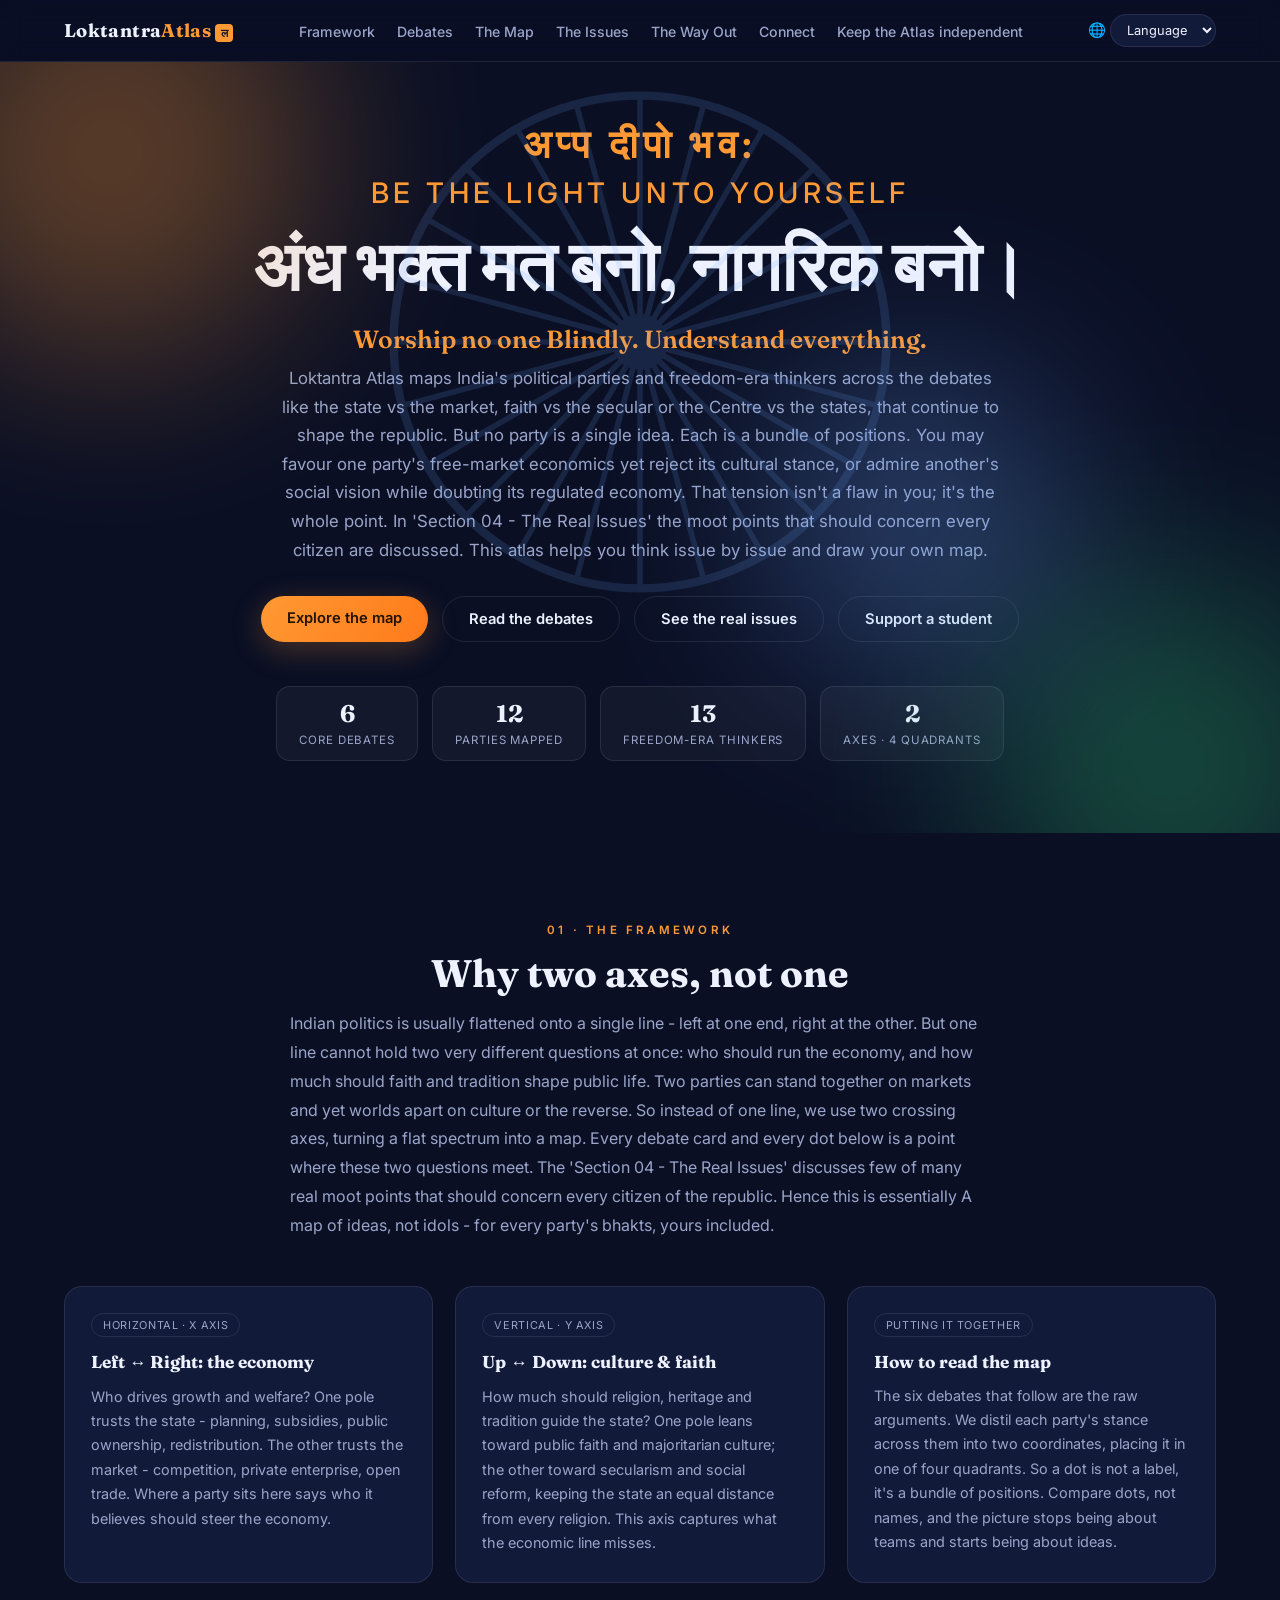
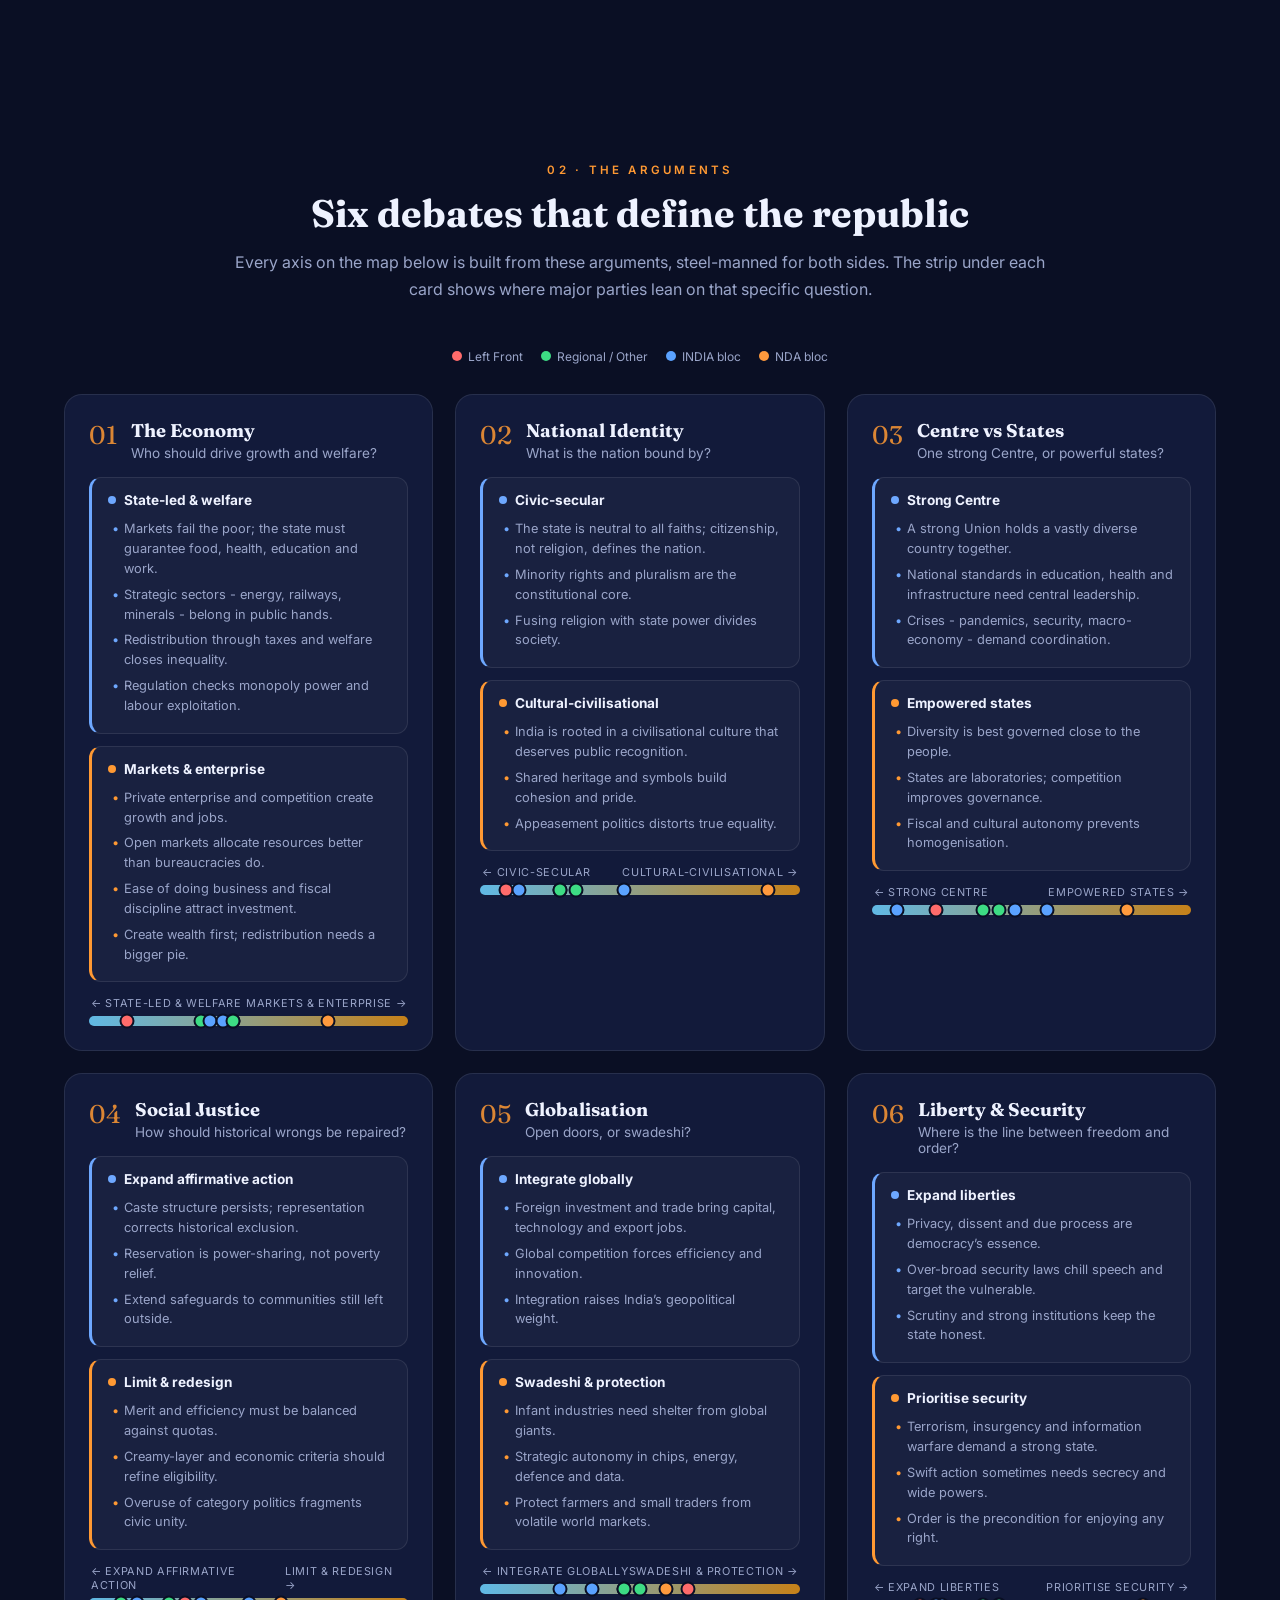
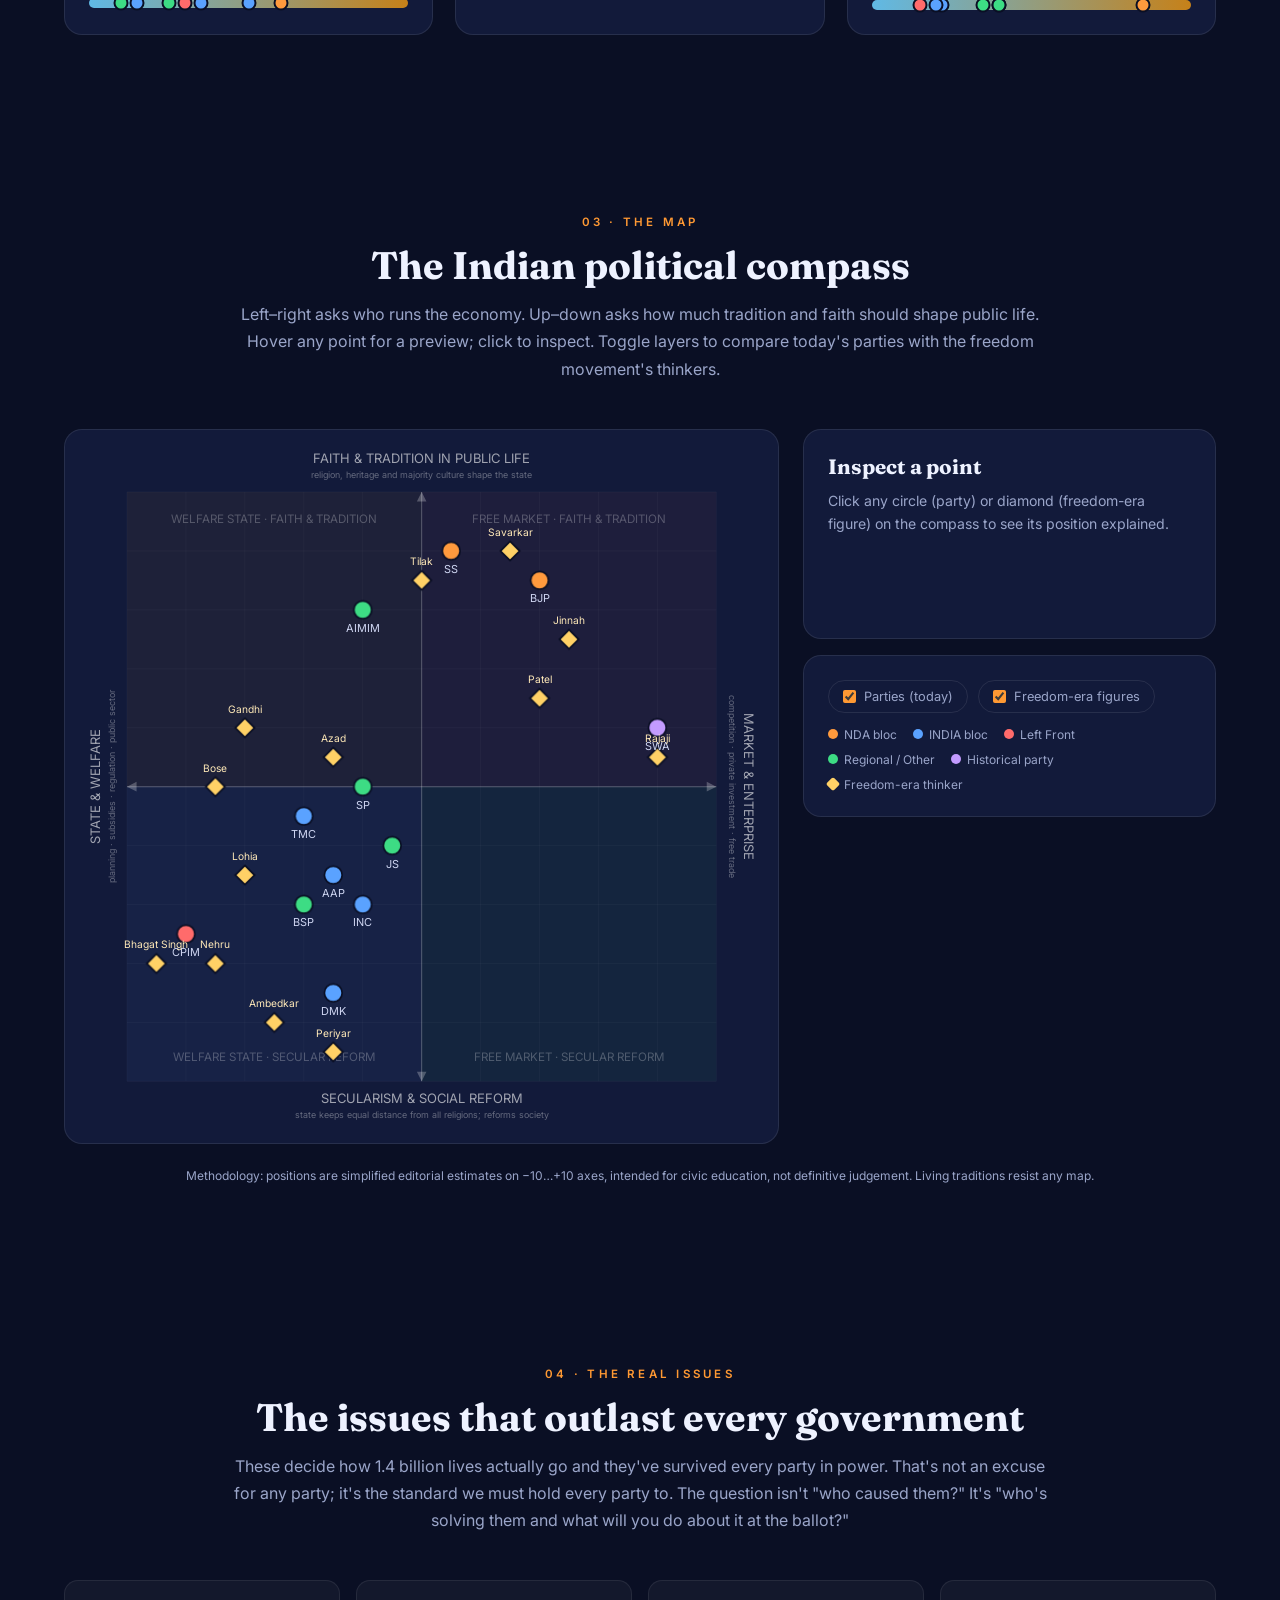
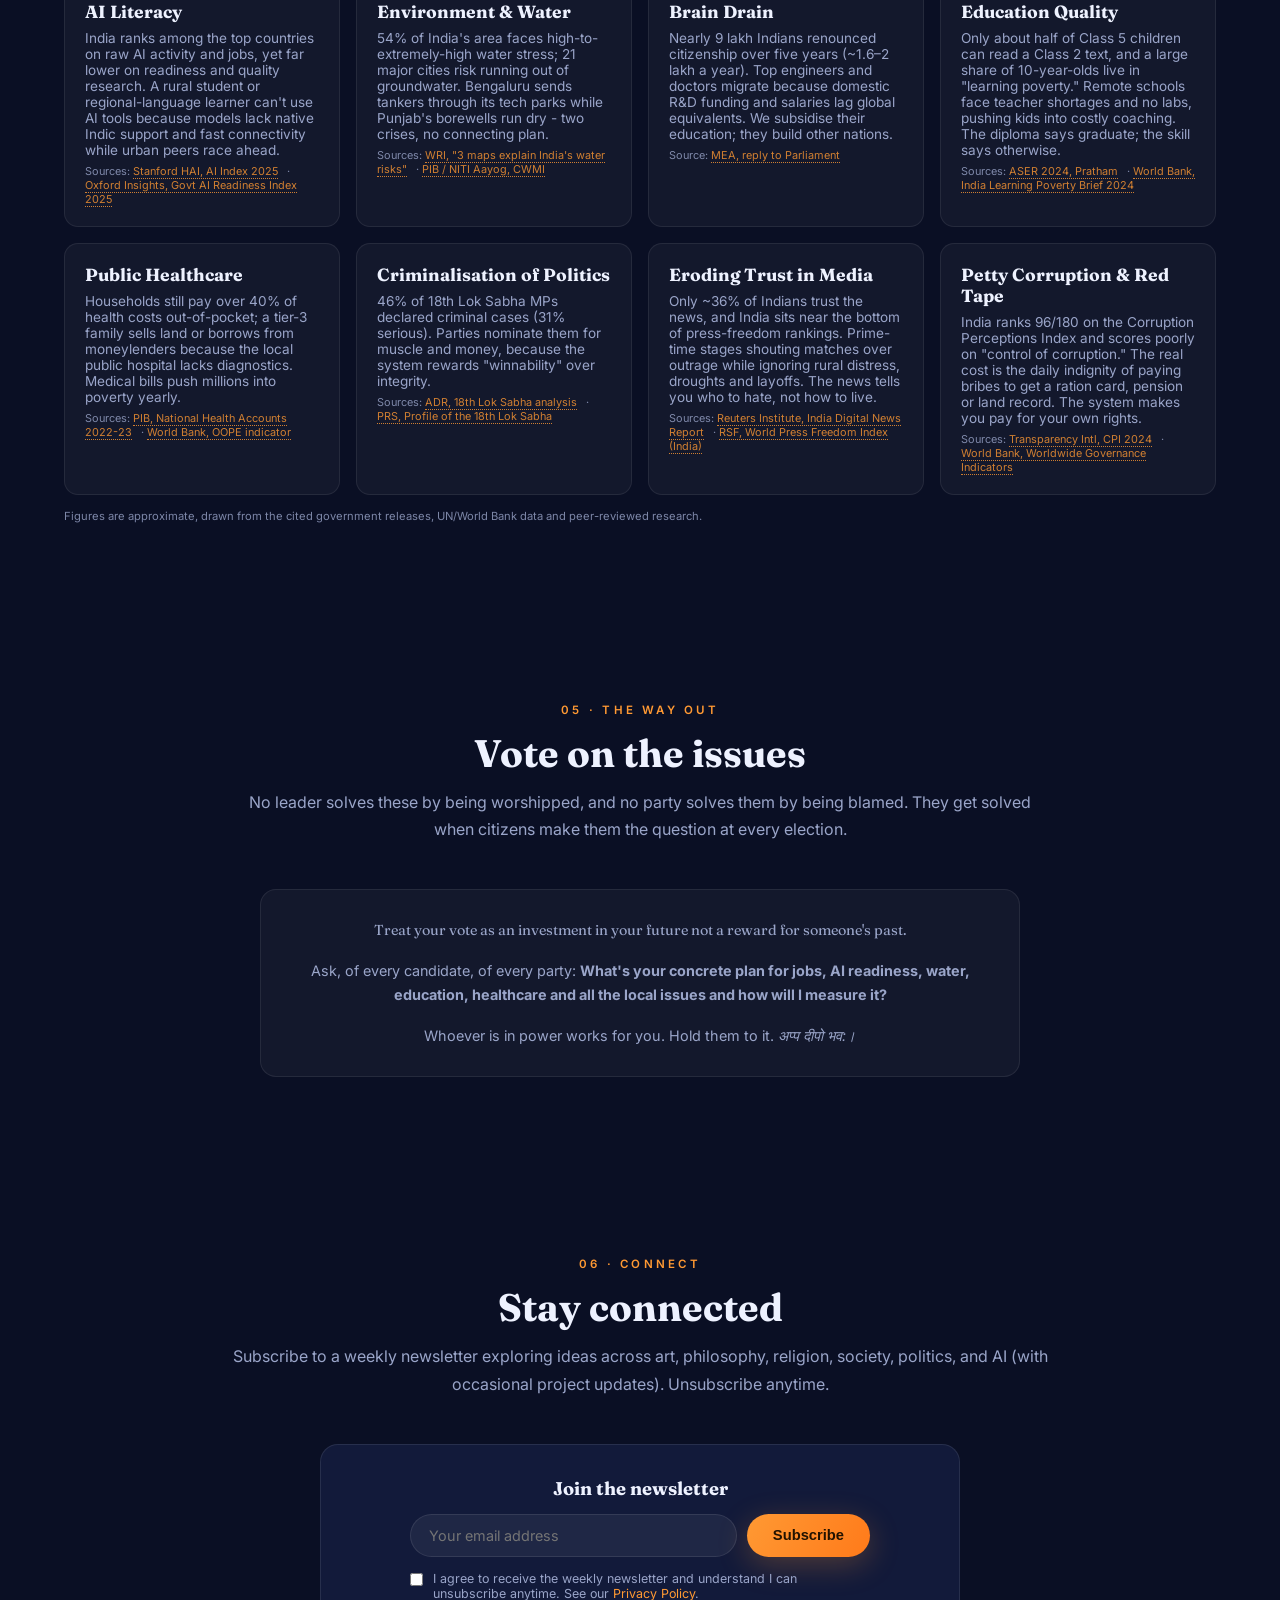
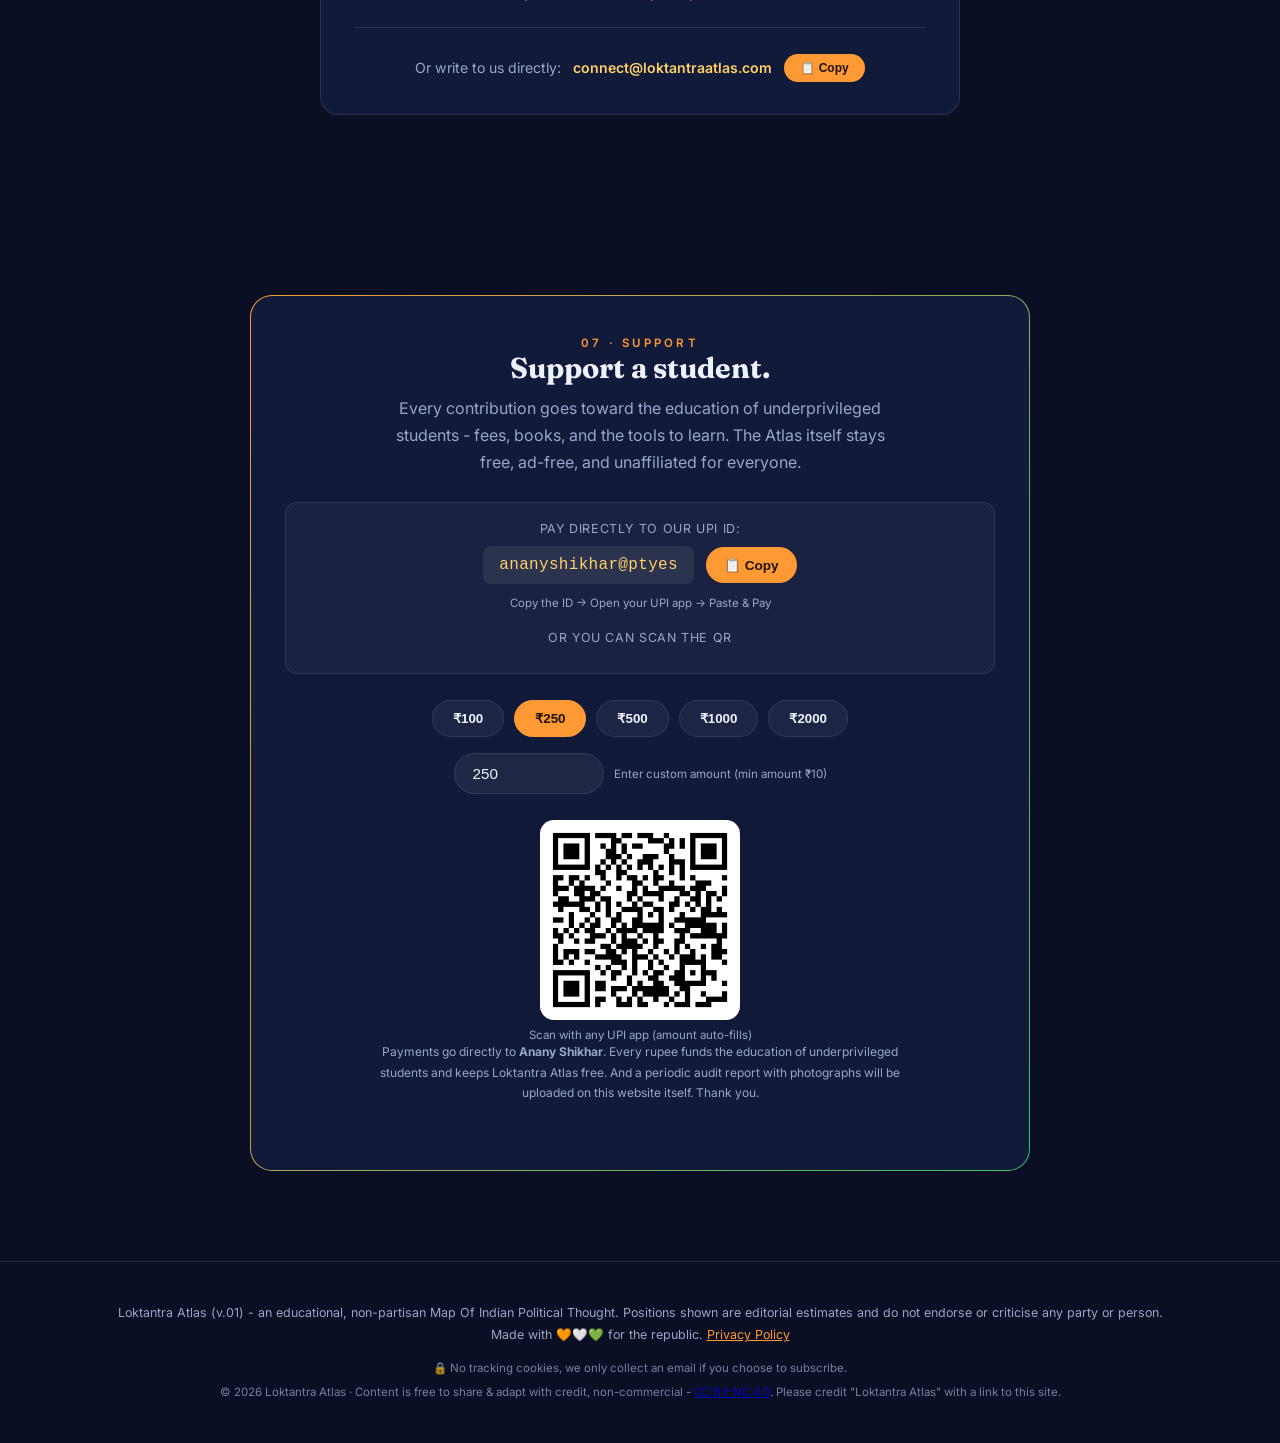
==== commit b22790f0: "Update index.html" ====
--- a/index.html
+++ b/index.html
@@ -54,7 +54,7 @@
       <a class="btn p" href="#map">Explore the map</a>
       <a class="btn s" href="#debates">Read the debates</a>
       <a class="btn s" href="#issues">See the real issues</a>
-      <a class="btn s" href="#donate">Keep the Atlas independent</a>
+      <a class="btn s" href="#donate">Support a student</a>
     </div>
     <div class="stats">
       <div class="stat"><b id="stD">–</b><span>Core debates</span></div>
@@ -260,10 +260,8 @@
 <section id="donate">
  <div class="doncard reveal">
   <div class="kicker">07 · Support</div>
-  <h2>Keep the Atlas independent</h2>
-  <p>Civic education works best when it's free, ad-free, and unaffiliated.
-     No party money, no paywalls - just readers like you.
-     Every contribution funds research, data updates, and hosting.</p>
+<h2>Support a student.</h2>
+  <p>Every contribution goes toward the education of underprivileged students - fees, books, and the tools to learn. The Atlas itself stays free, ad-free, and unaffiliated for everyone.</p>
 
   <!-- Copy UPI ID (moved to top) -->
   <div class="upi-copy-box">
@@ -290,8 +288,7 @@
   </div>
 
   <!-- Trust note -->
-  <p class="trustnote">Payments go directly to <b>Anany Shikhar</b>, the creator of Loktantra Atlas.
-     Every rupee funds hosting, data updates, and research. Thank you for keeping it free.</p>
+ <p class="trustnote">Payments go directly to <b>Anany Shikhar</b>. Every rupee funds the education of underprivileged students and keeps Loktantra Atlas free. And a periodic audit report with photographs will be uploaded on this website itself. Thank you.</p>
 </div>
 </section>
 
--- a/css_style.css
+++ b/css_style.css
@@ -303,5 +303,7 @@
 header{min-height:auto;align-items:flex-start;padding-top:56px;padding-bottom:72px}
 header .kicker{margin-top:0}
 
-.kicker.big .khi{font-size:1.2em;font-weight:700}
-.kicker.big .ken{font-size:.78em;font-weight:500;opacity:.7;letter-spacing:.16em}
+.kicker.big{line-height:1.3}
+.kicker.big .khi{display:block;font-size:1.2em;font-weight:700}
+.kicker.big .kdot{display:none}
+.kicker.big .ken{display:block;margin-top:6px;font-size:.72em;font-weight:500;opacity:1;letter-spacing:.16em}
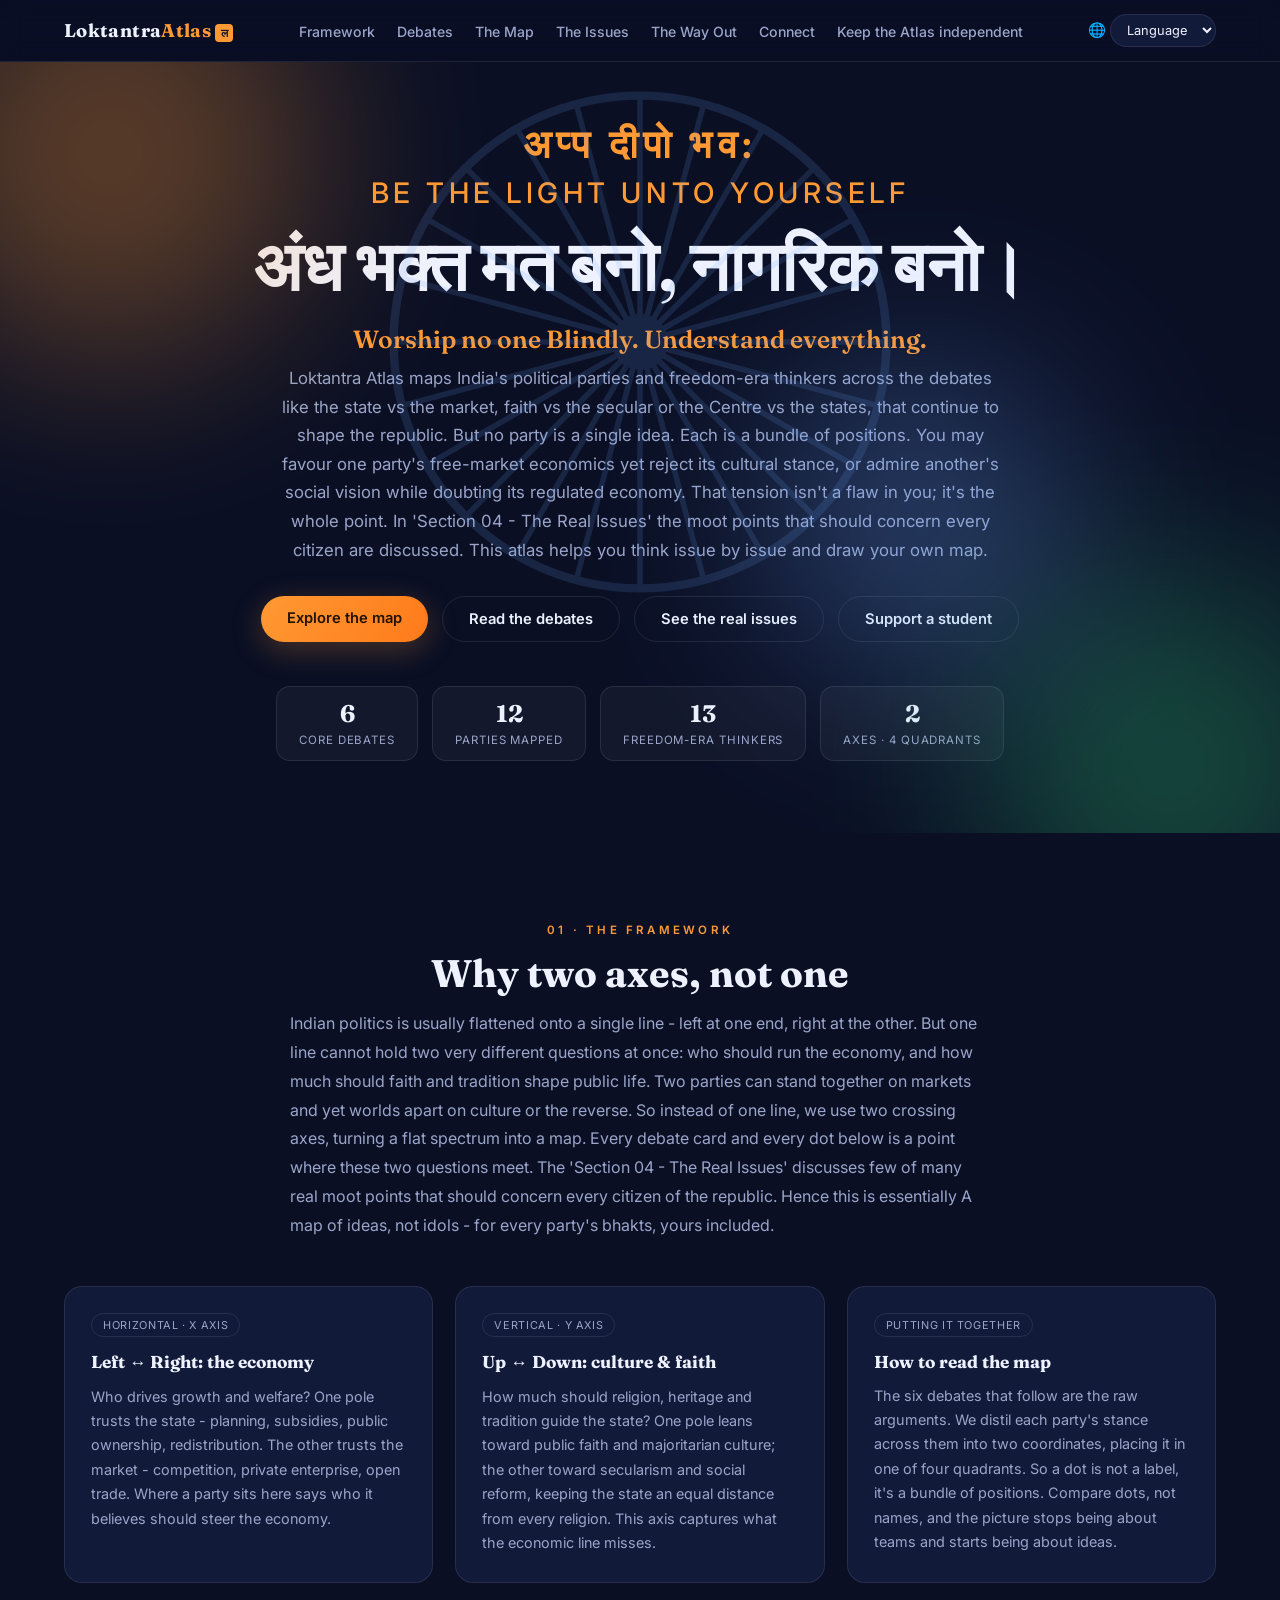
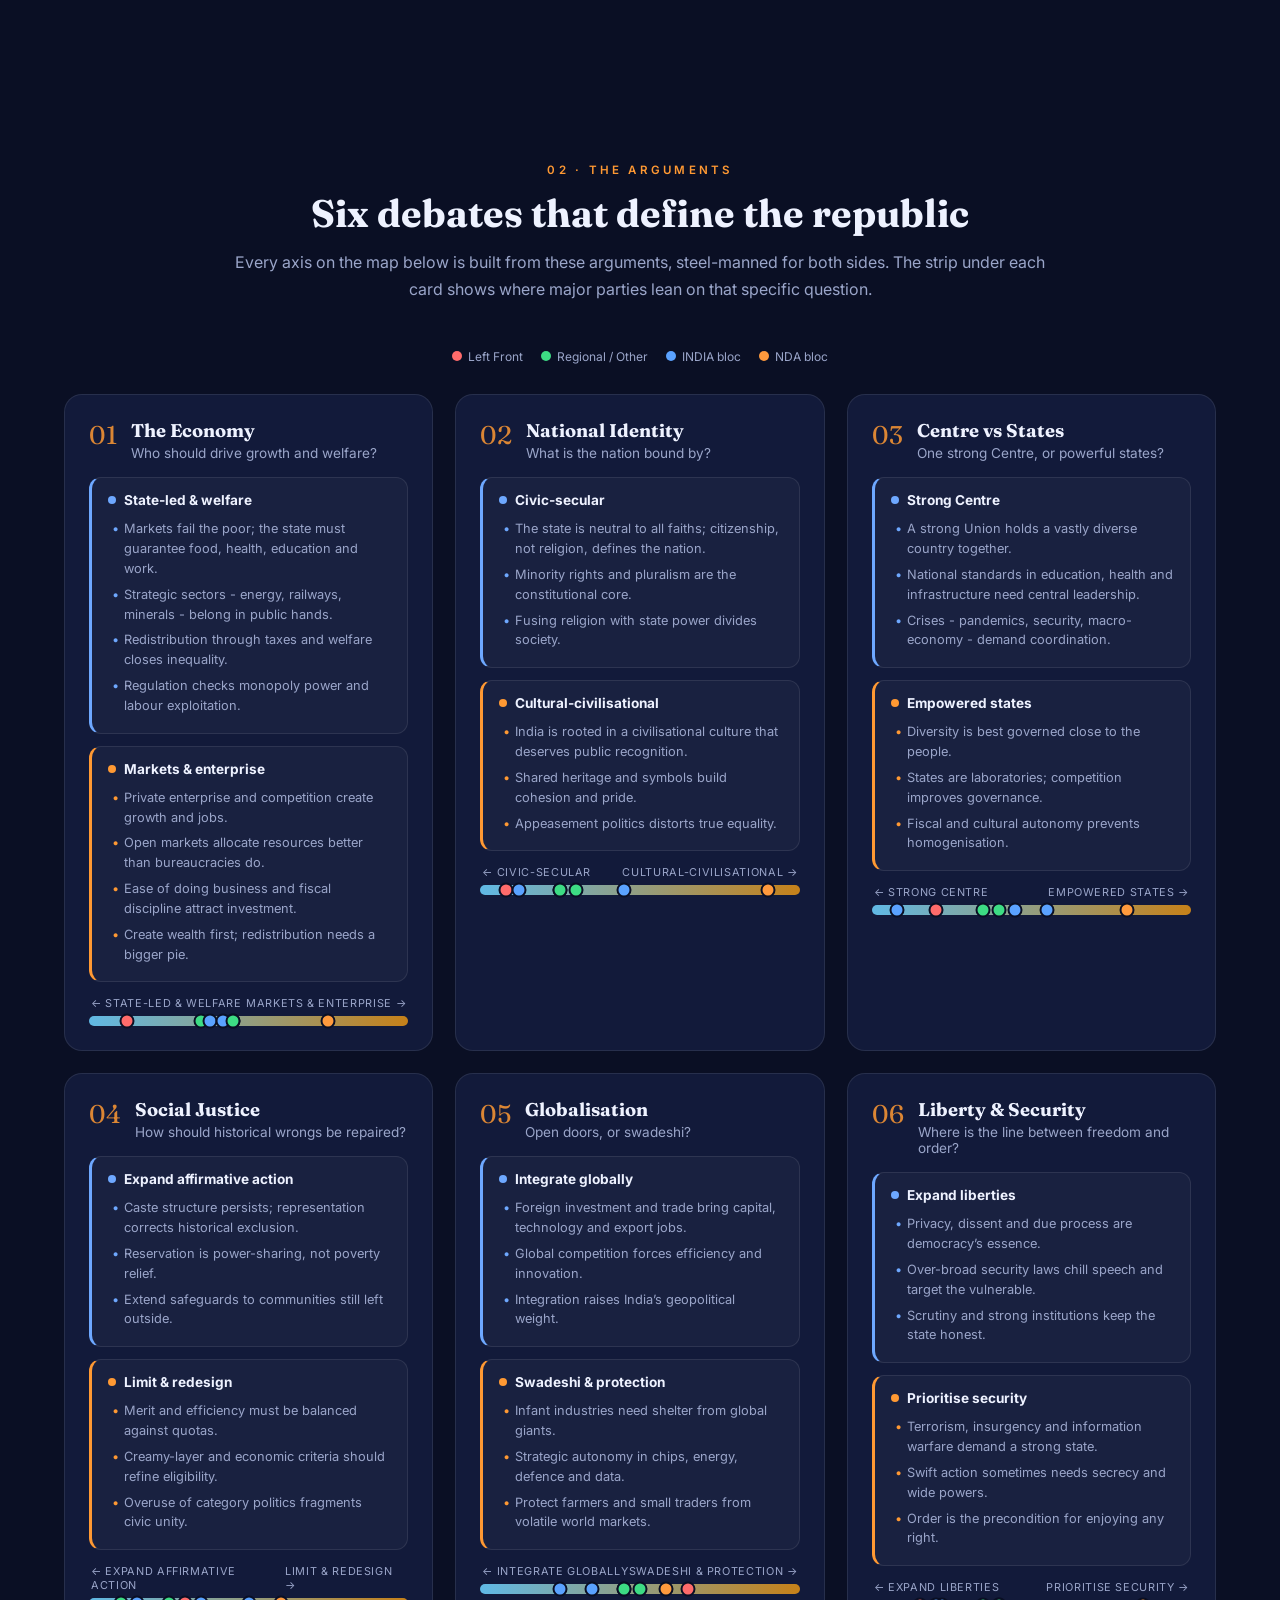
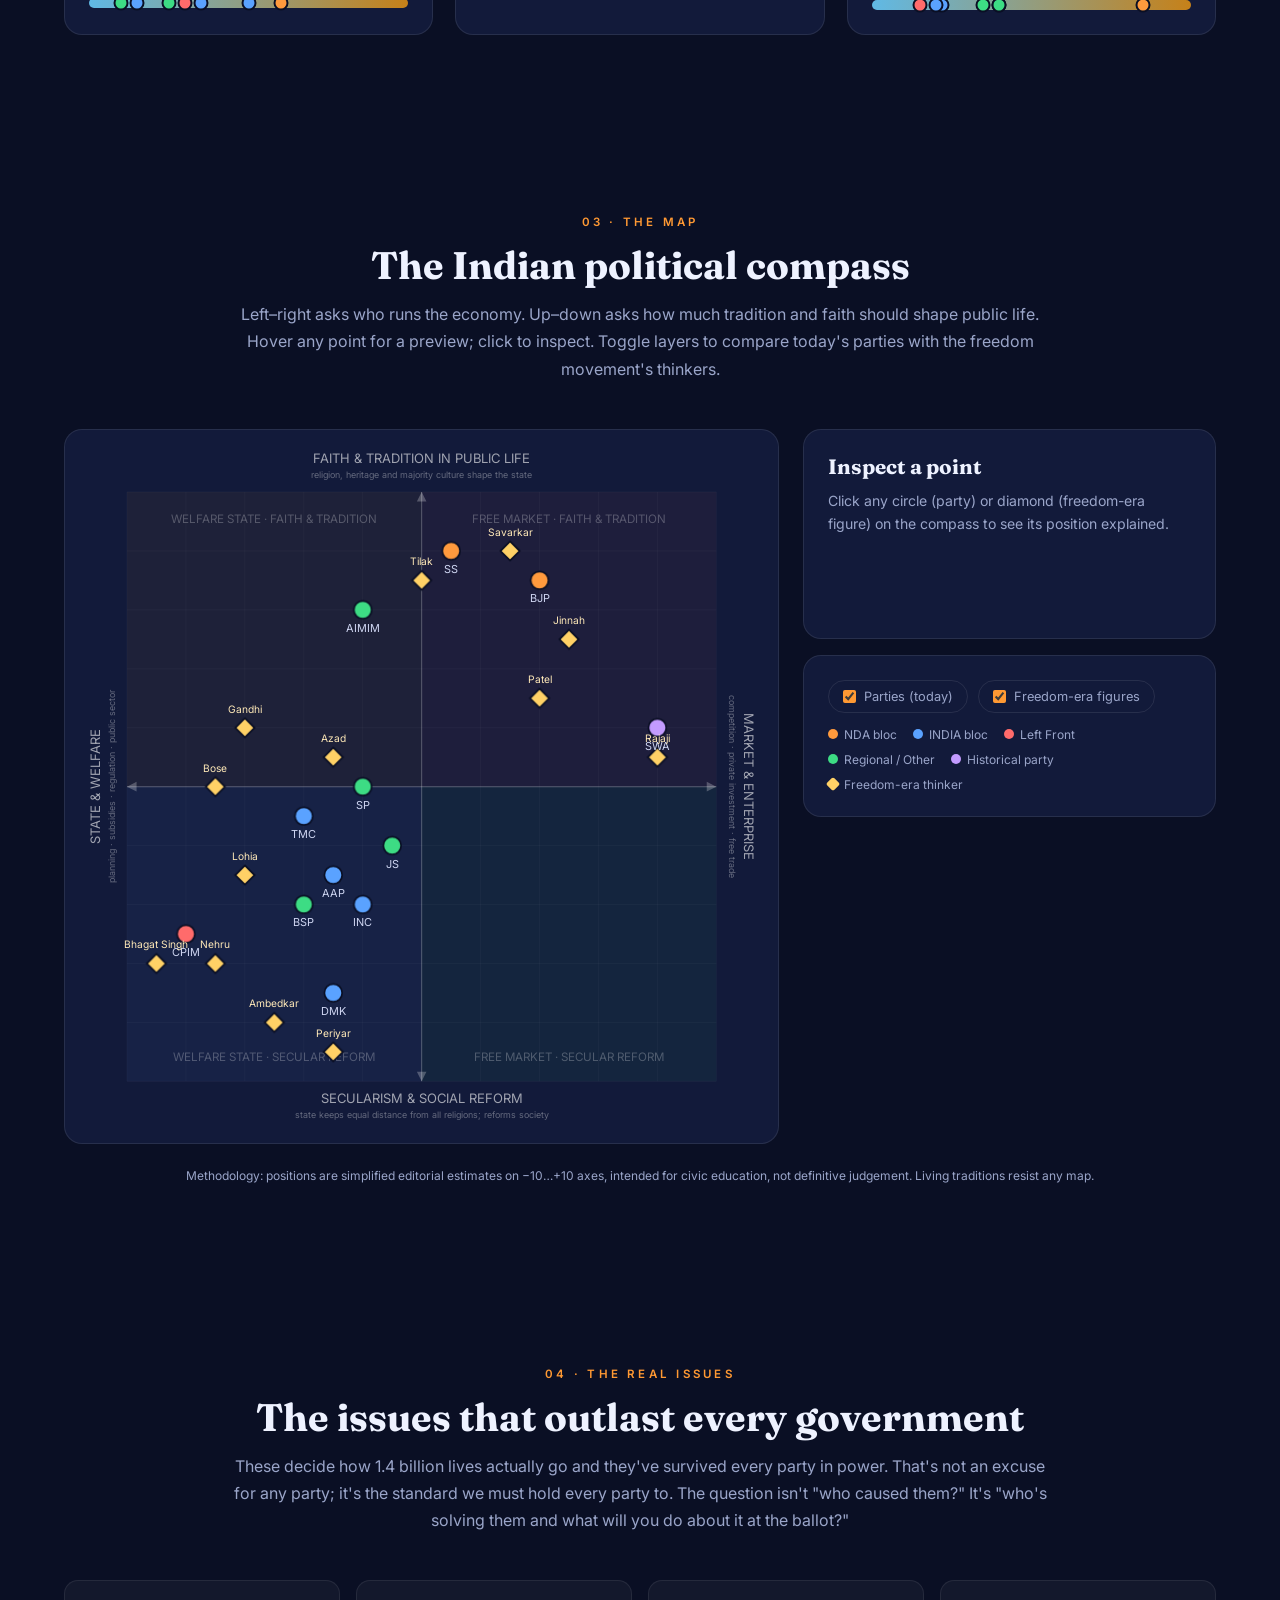
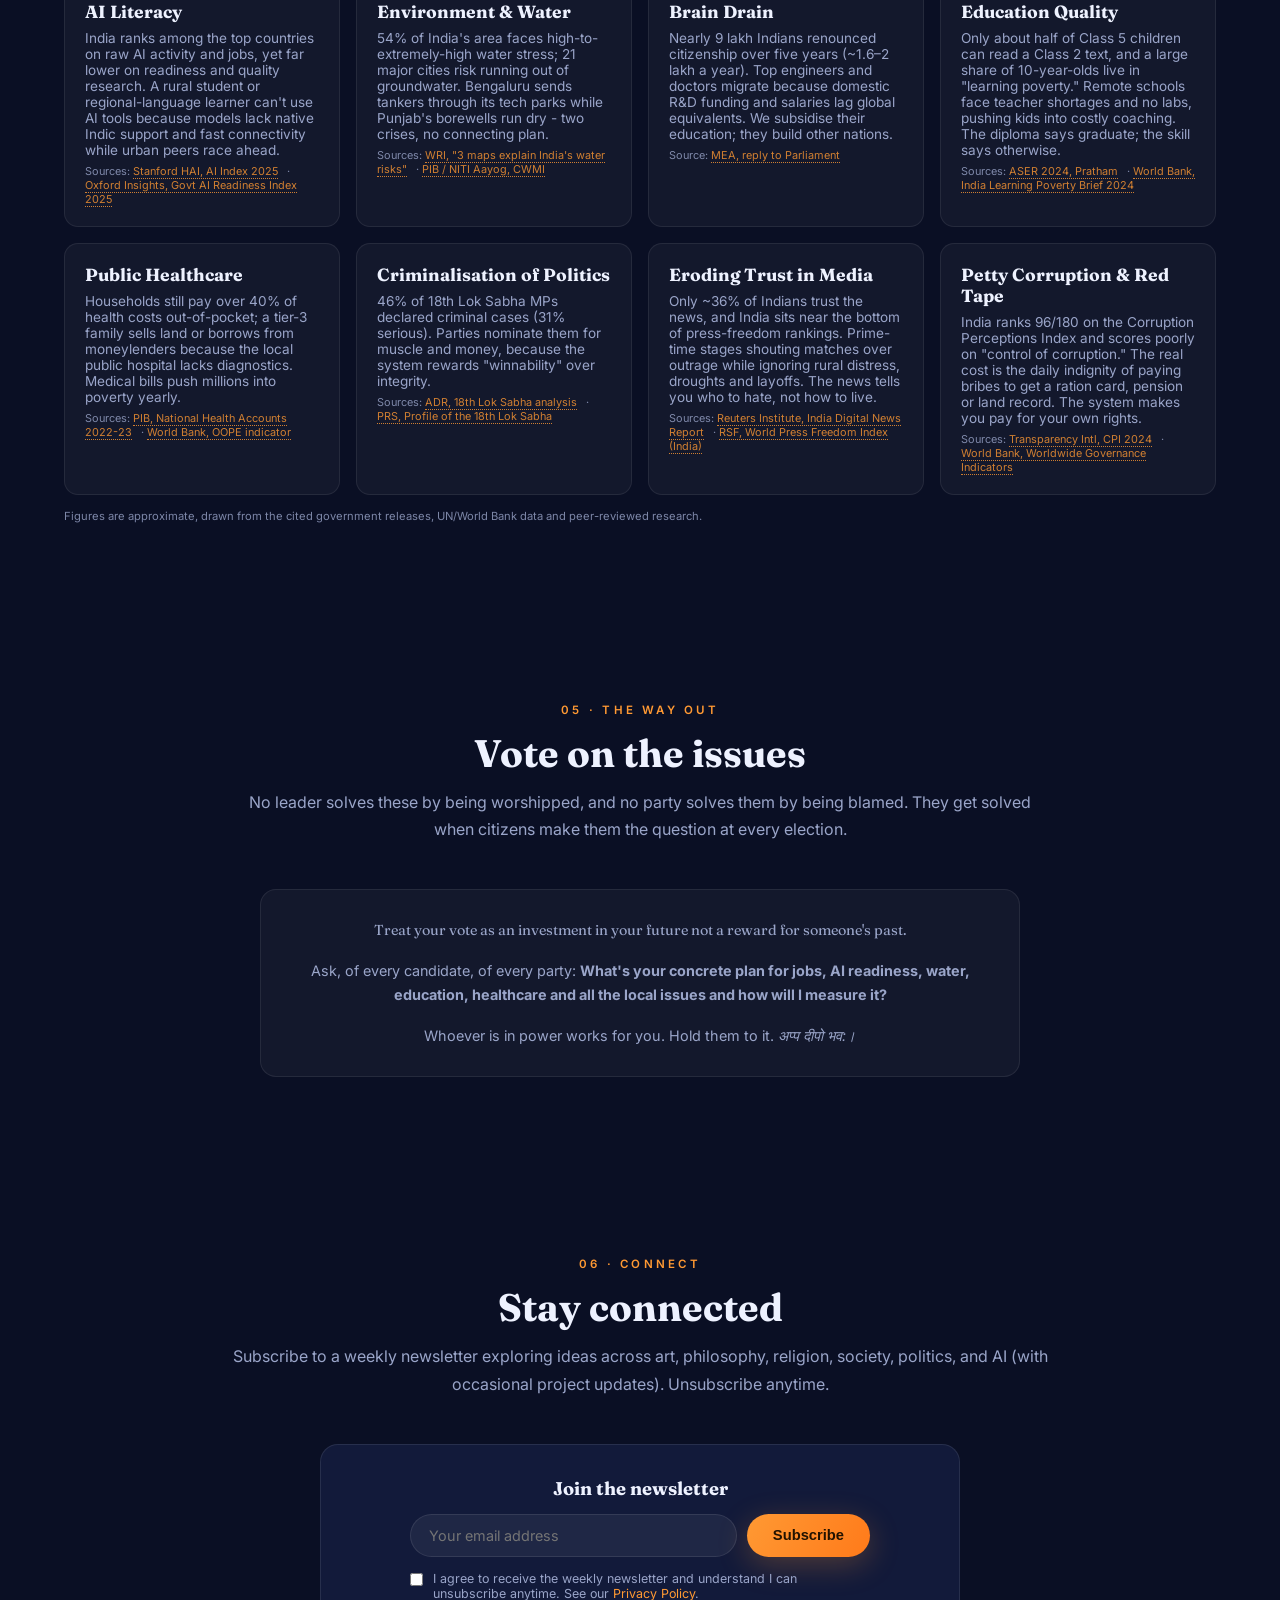
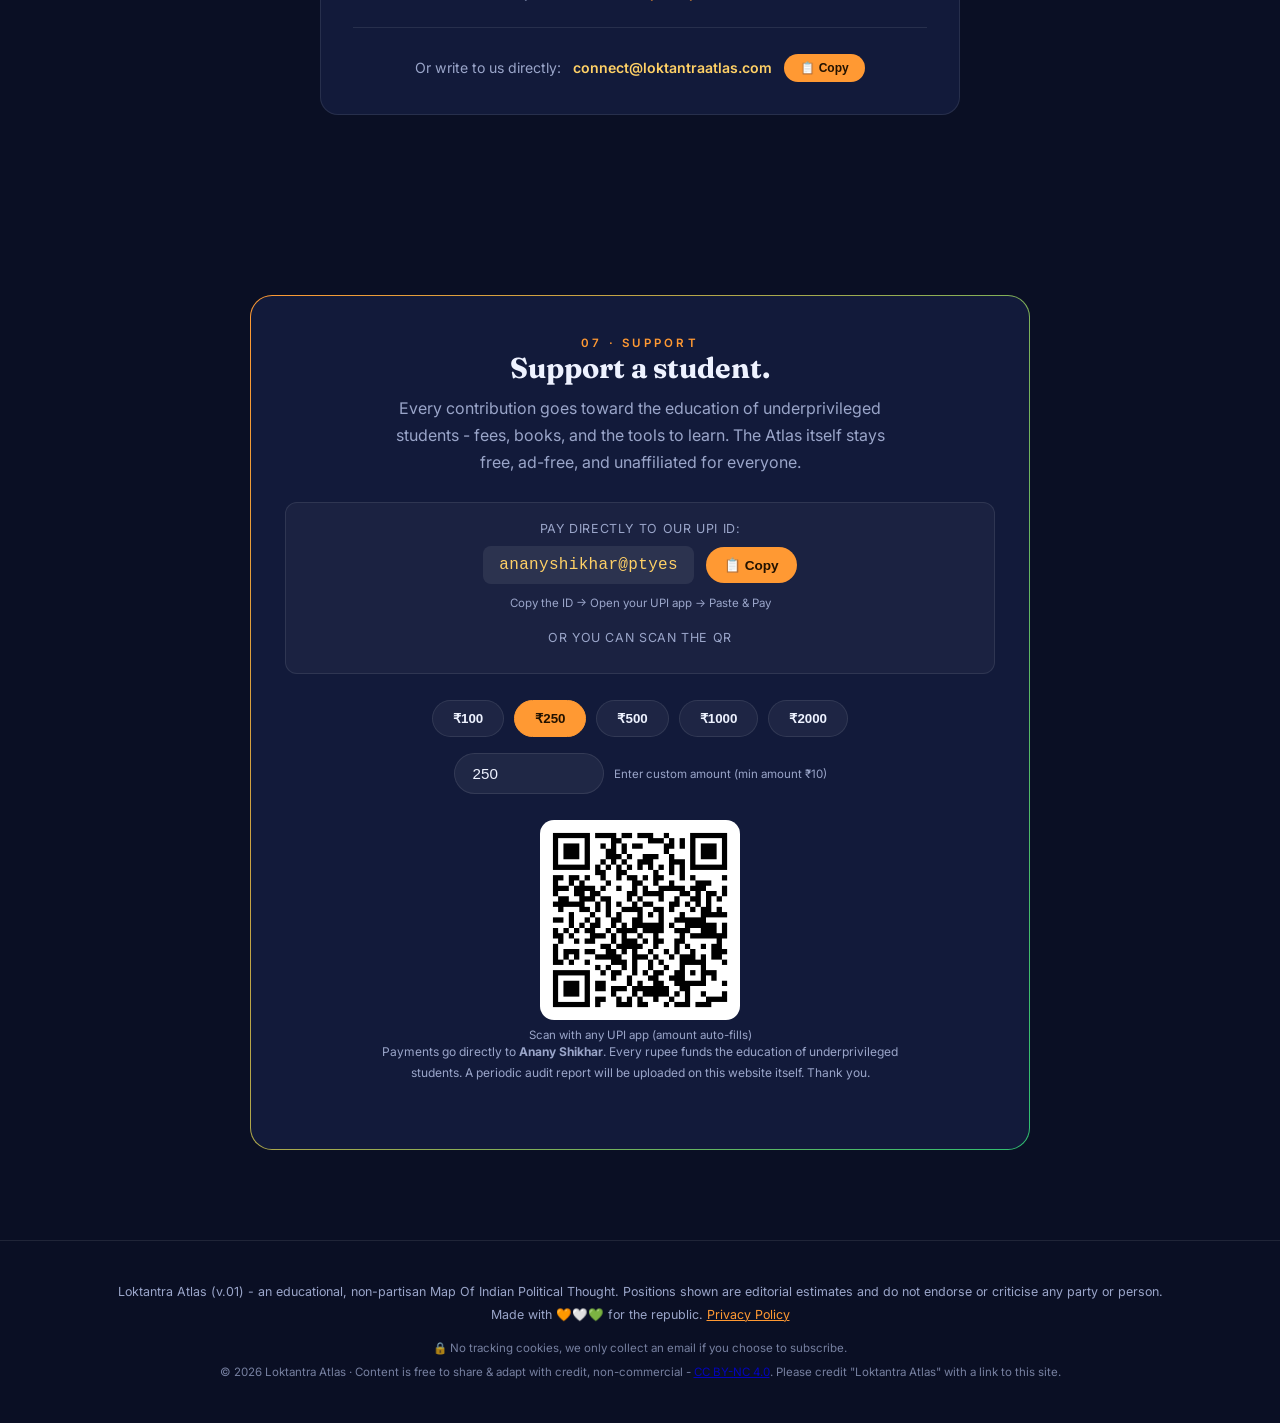
==== commit 50276de4: "Update index.html" ====
--- a/index.html
+++ b/index.html
@@ -288,7 +288,7 @@
   </div>
 
   <!-- Trust note -->
- <p class="trustnote">Payments go directly to <b>Anany Shikhar</b>. Every rupee funds the education of underprivileged students and keeps Loktantra Atlas free. And a periodic audit report with photographs will be uploaded on this website itself. Thank you.</p>
+ <p class="trustnote">Payments go directly to <b>Anany Shikhar</b>. Every rupee funds the education of underprivileged students. A periodic audit report will be uploaded on this website itself. Thank you.</p>
 </div>
 </section>
 
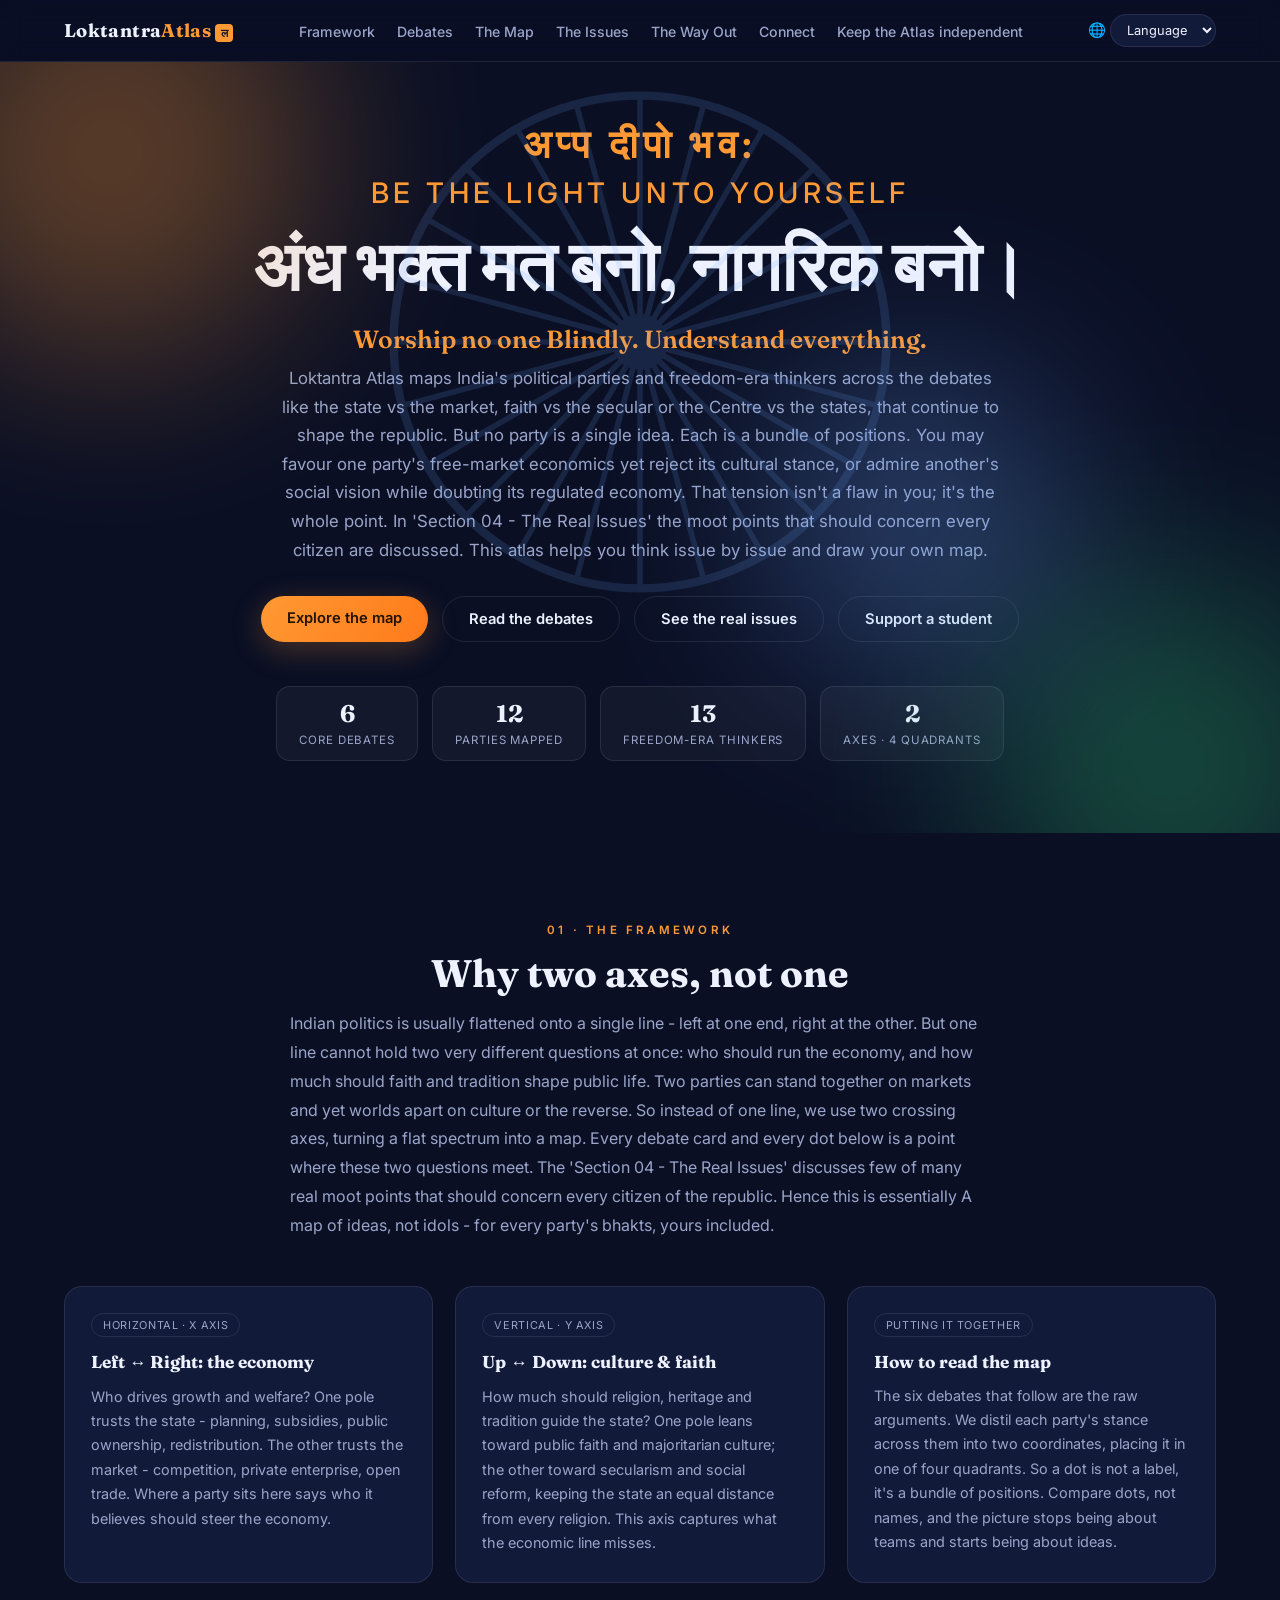
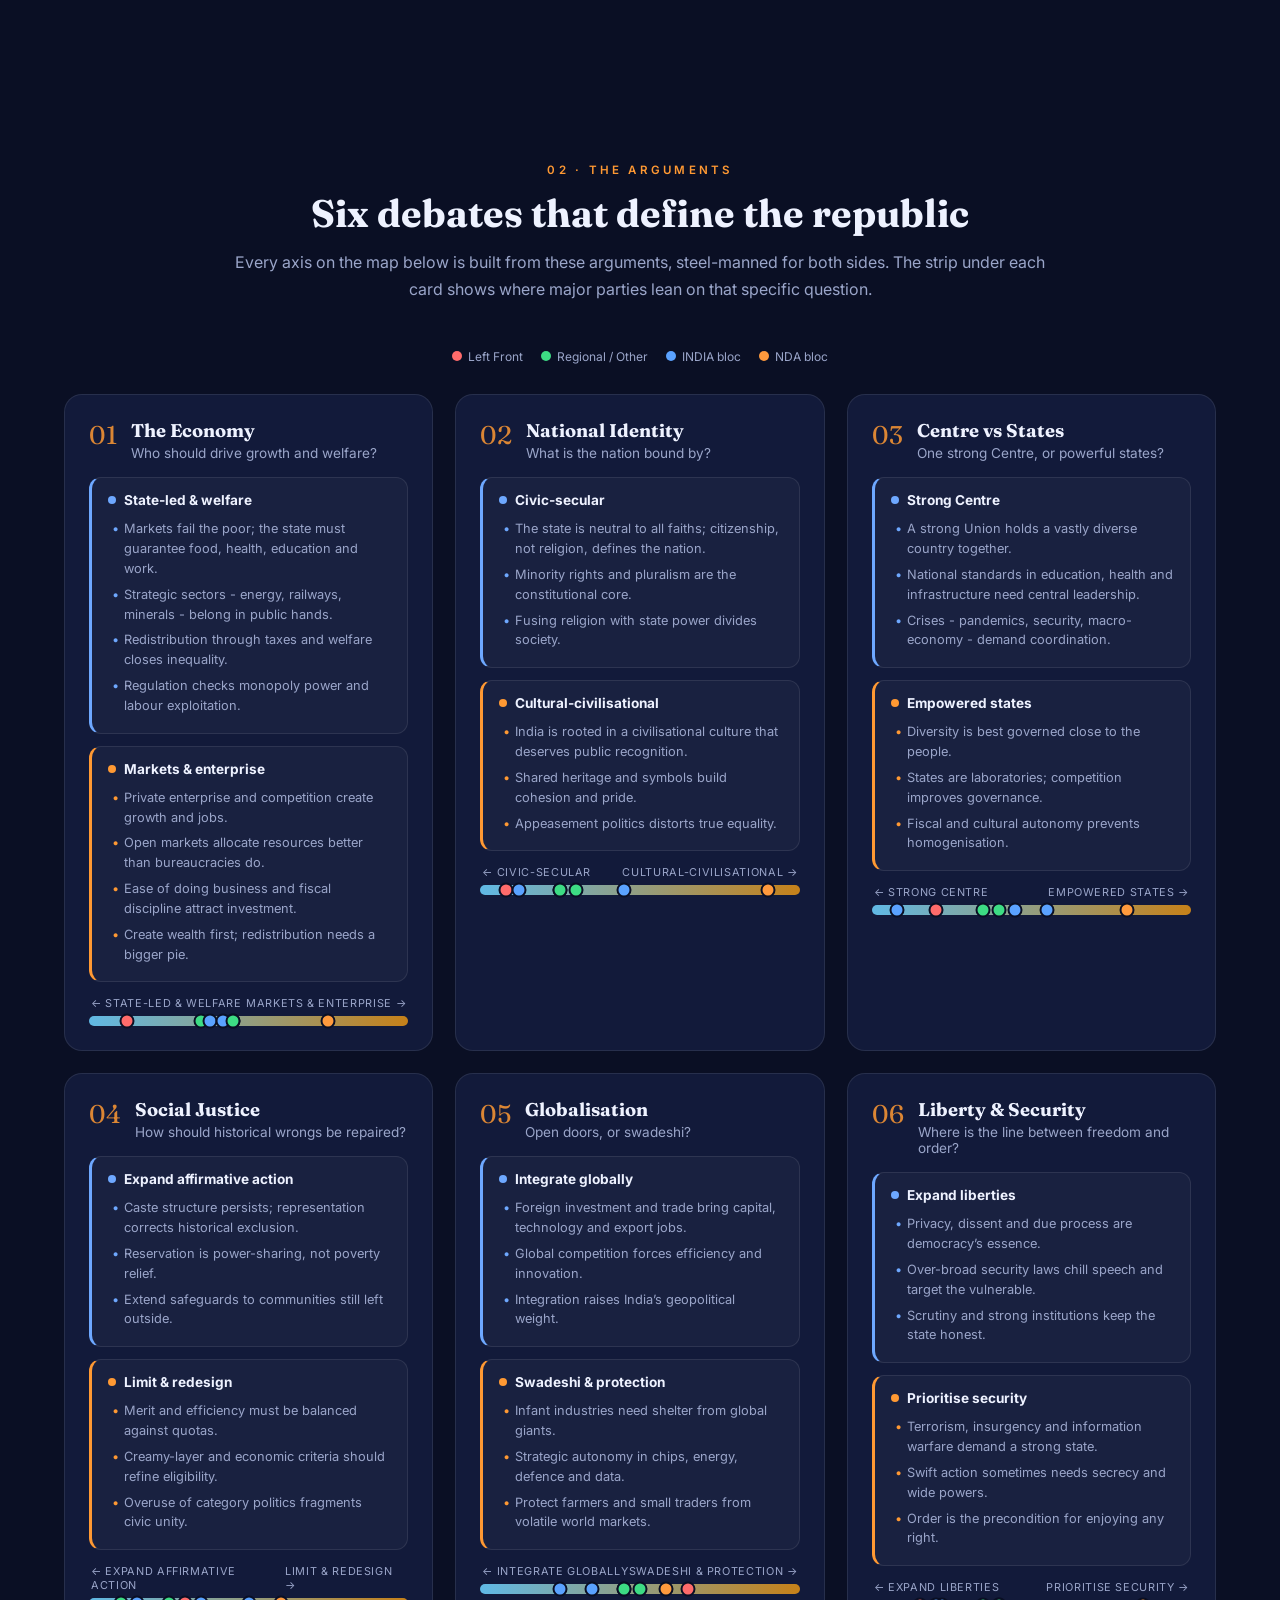
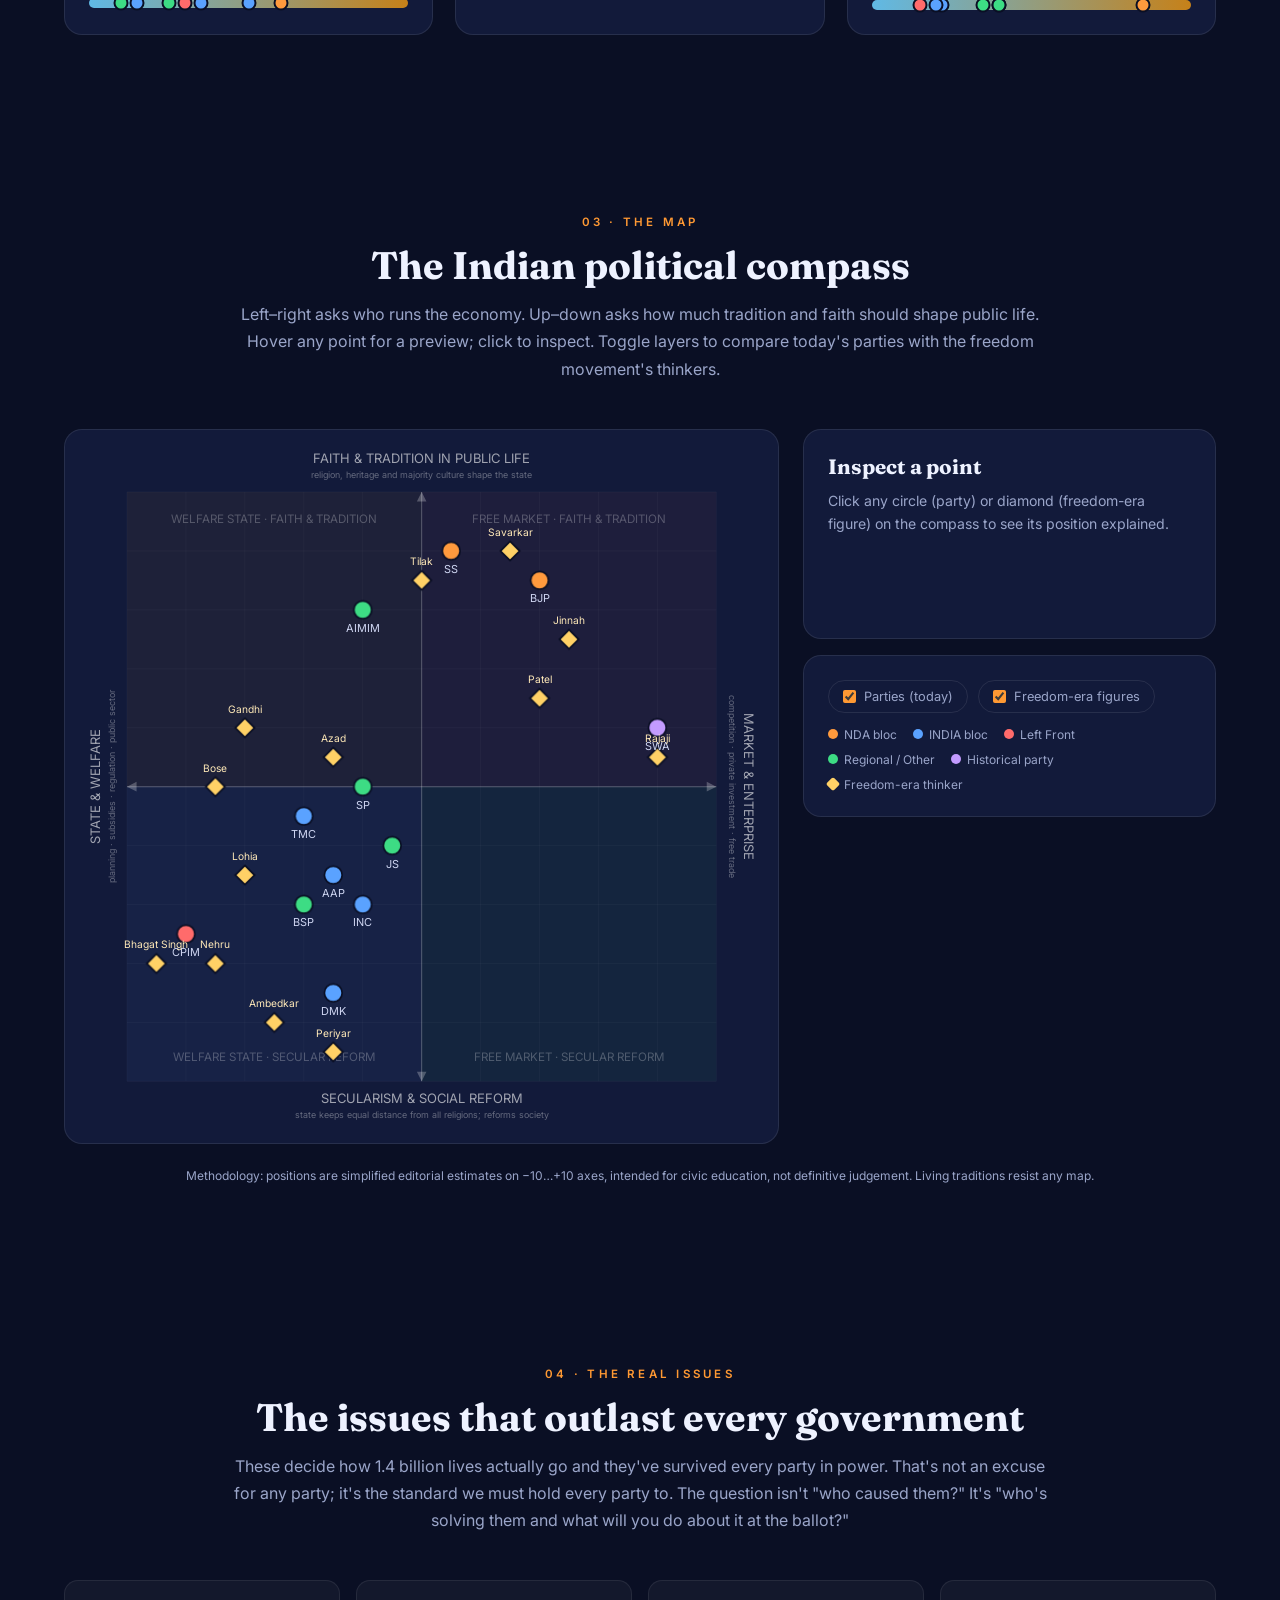
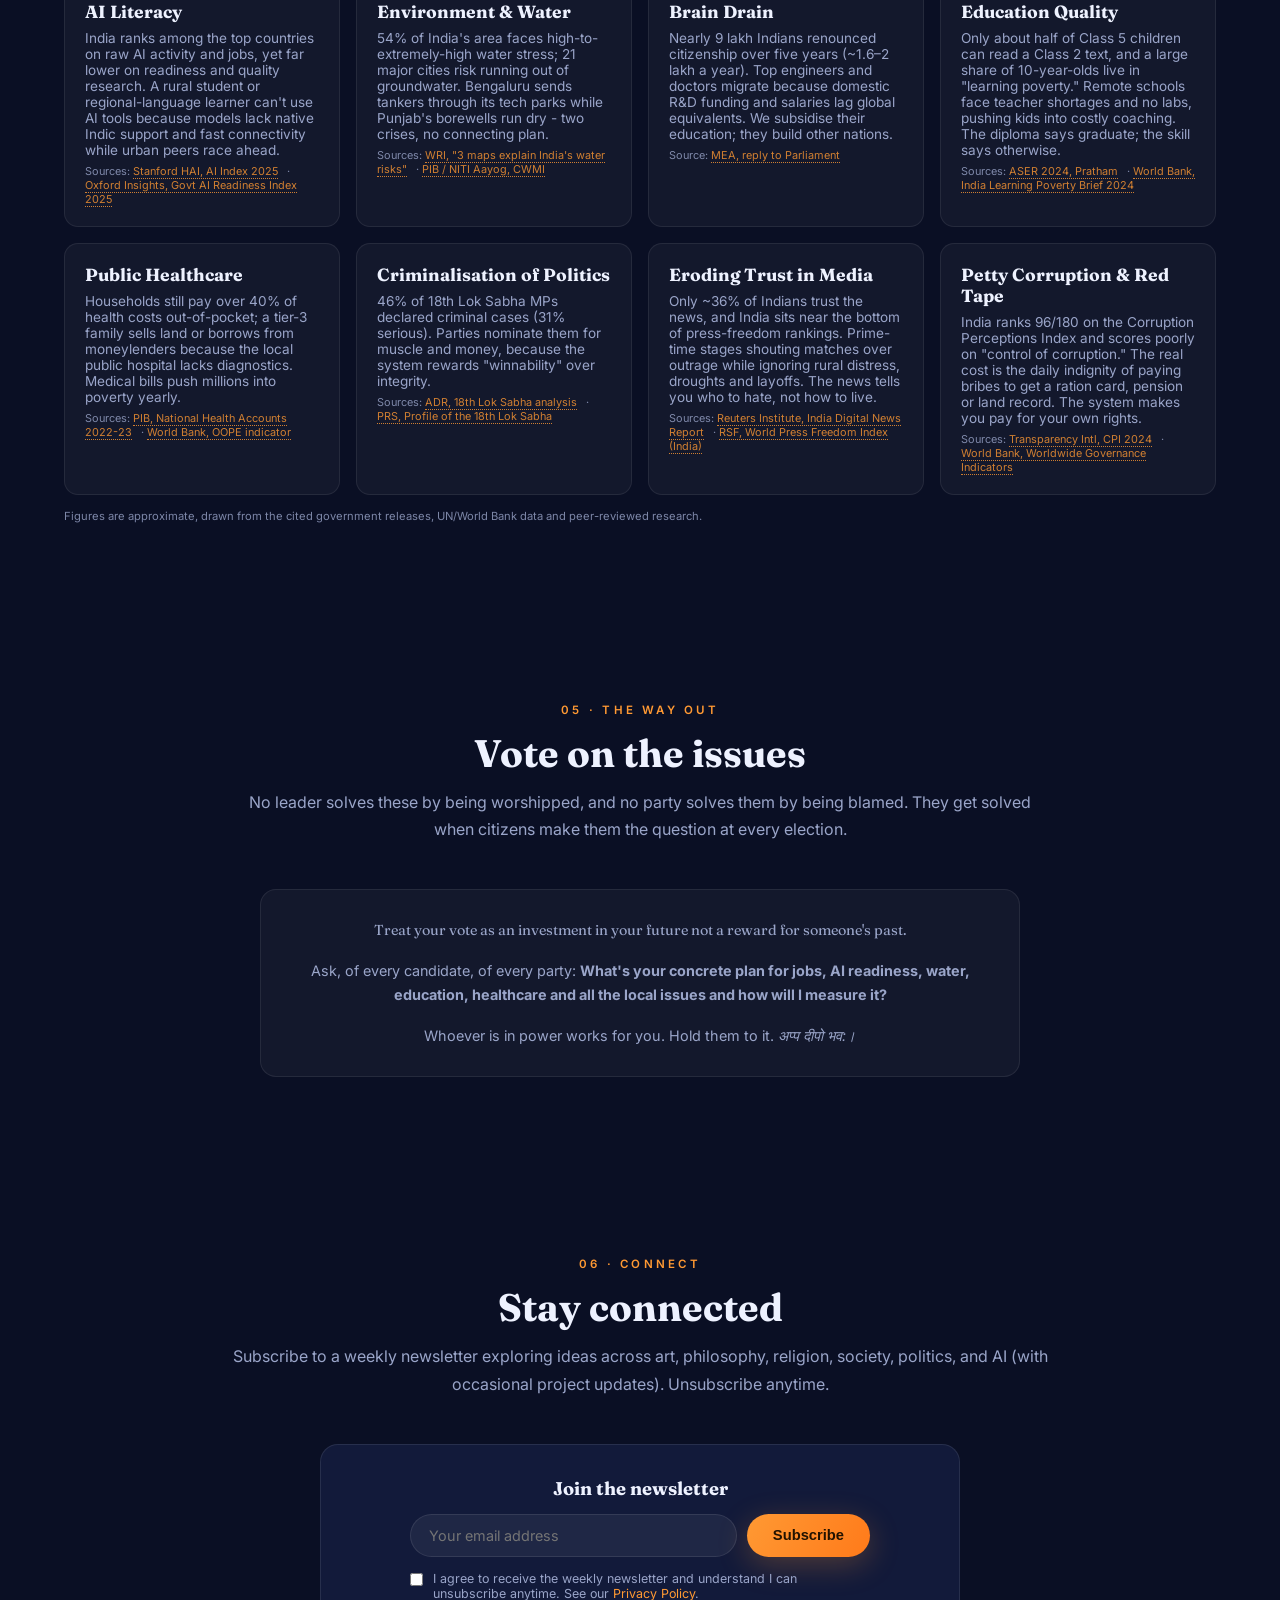
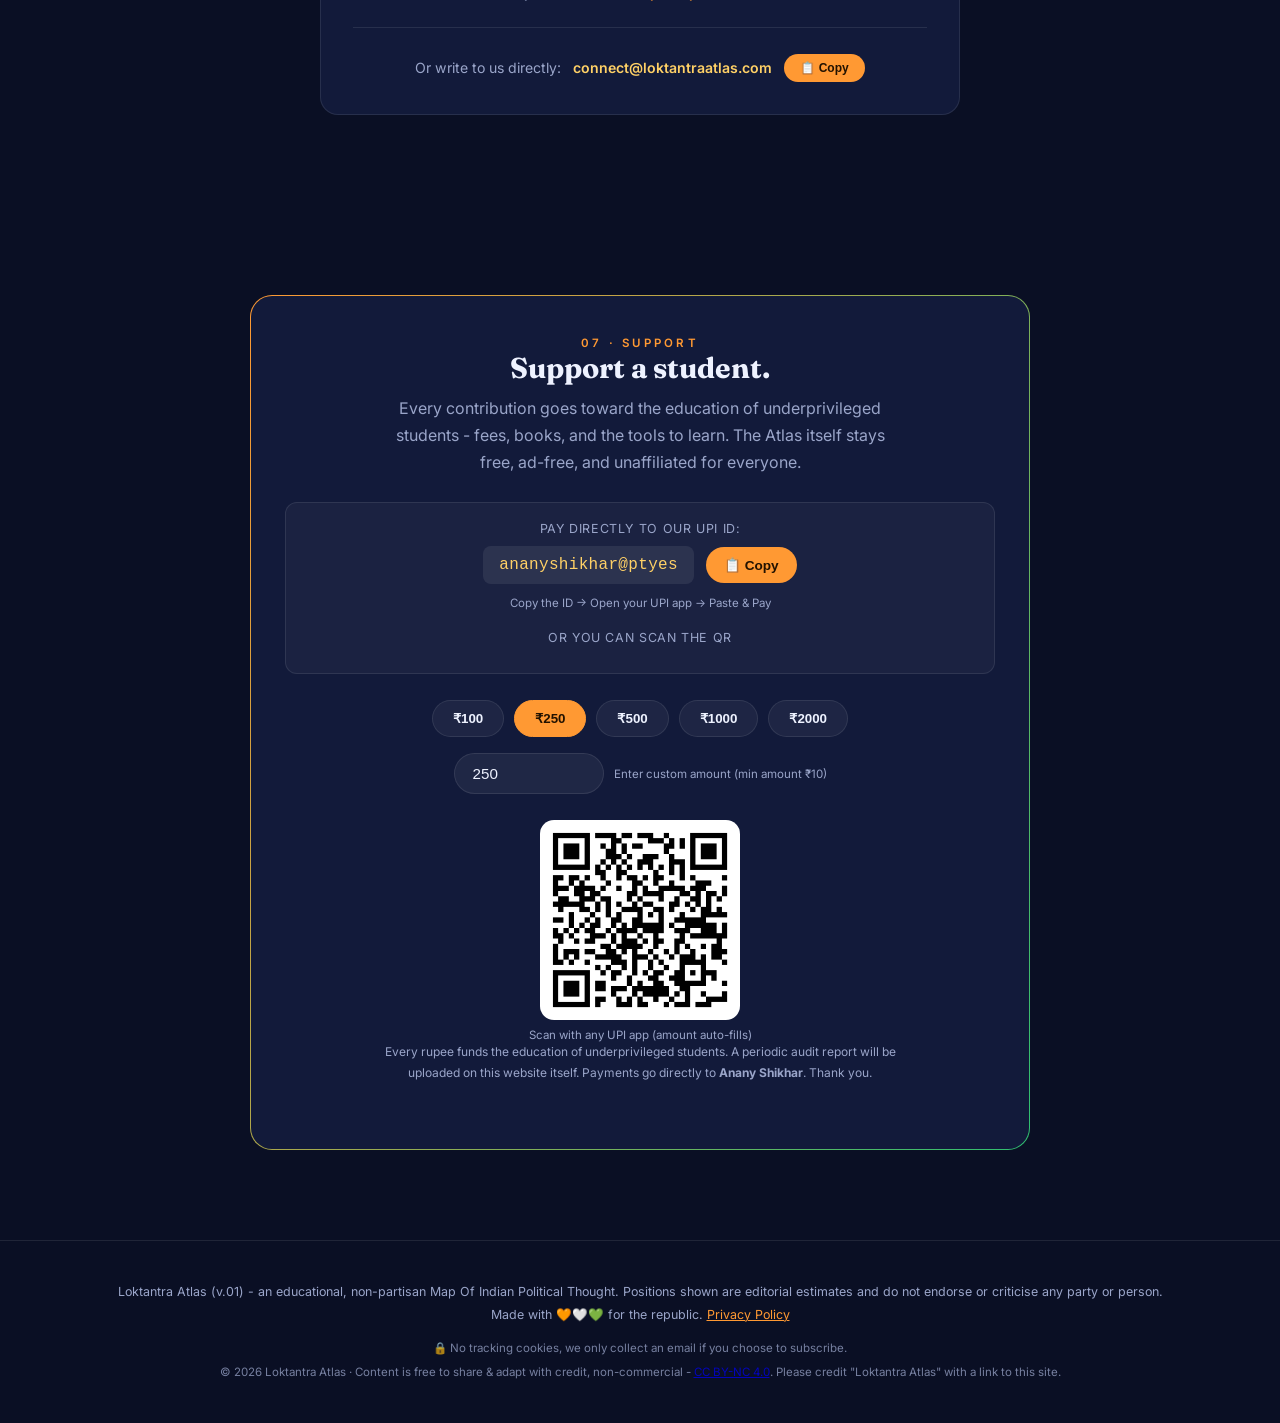
==== commit aeec666c: "Update index.html" ====
--- a/index.html
+++ b/index.html
@@ -288,7 +288,7 @@
   </div>
 
   <!-- Trust note -->
- <p class="trustnote">Payments go directly to <b>Anany Shikhar</b>. Every rupee funds the education of underprivileged students. A periodic audit report will be uploaded on this website itself. Thank you.</p>
+ <p class="trustnote">Every rupee funds the education of underprivileged students. A periodic audit report will be uploaded on this website itself. Payments go directly to <b>Anany Shikhar</b>. Thank you.</p>
 </div>
 </section>
 
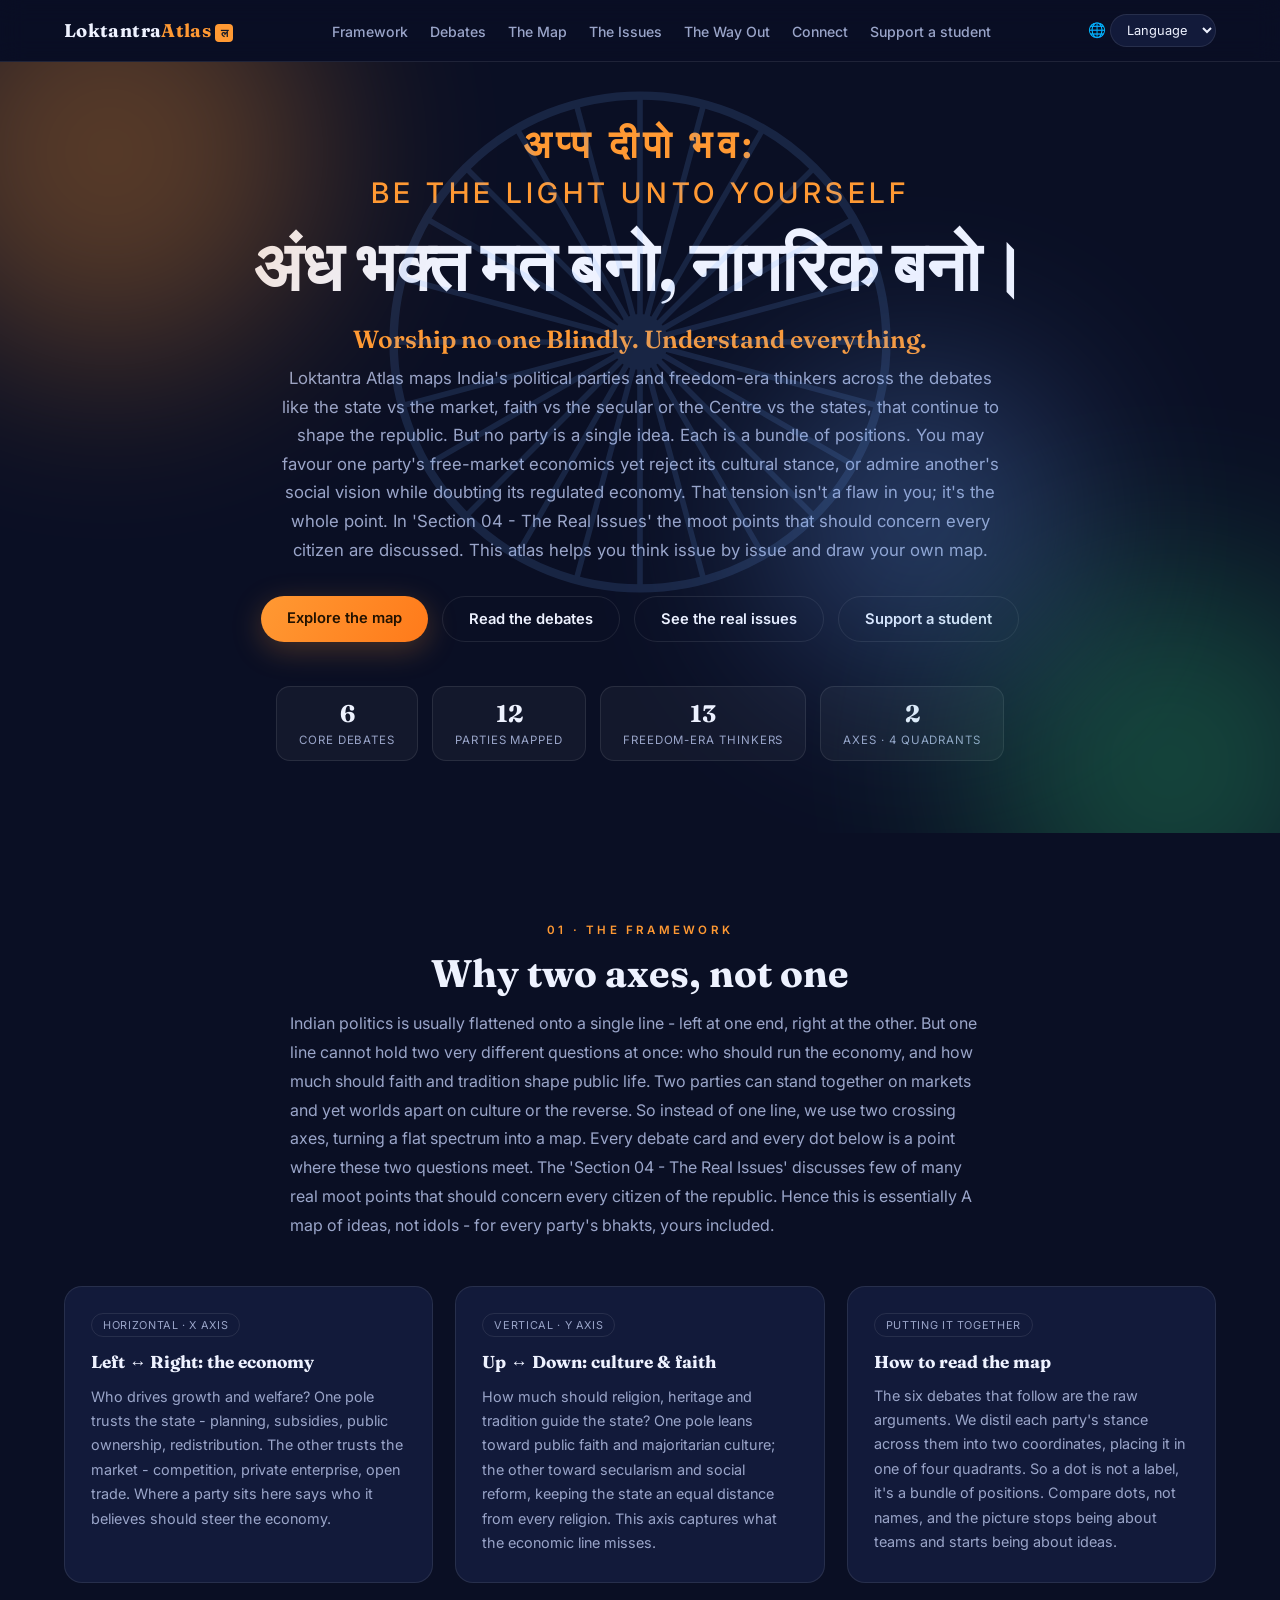
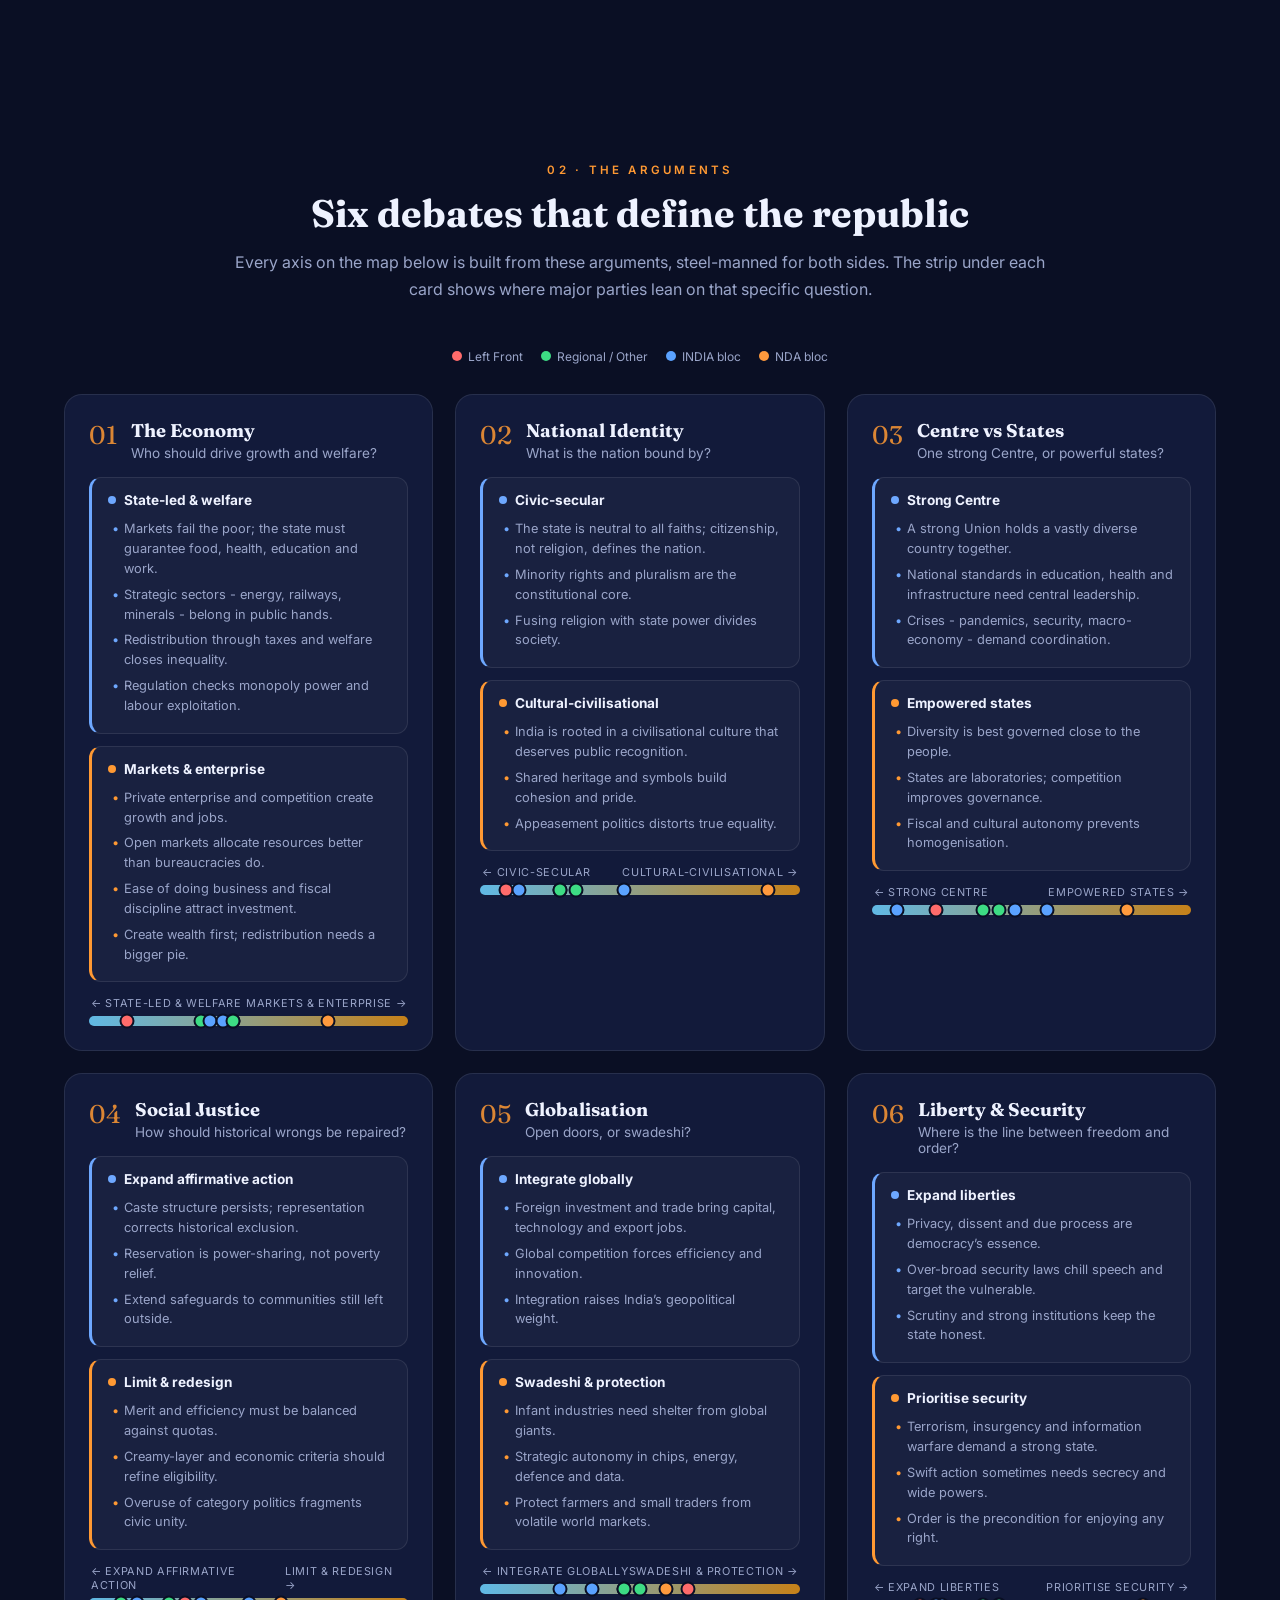
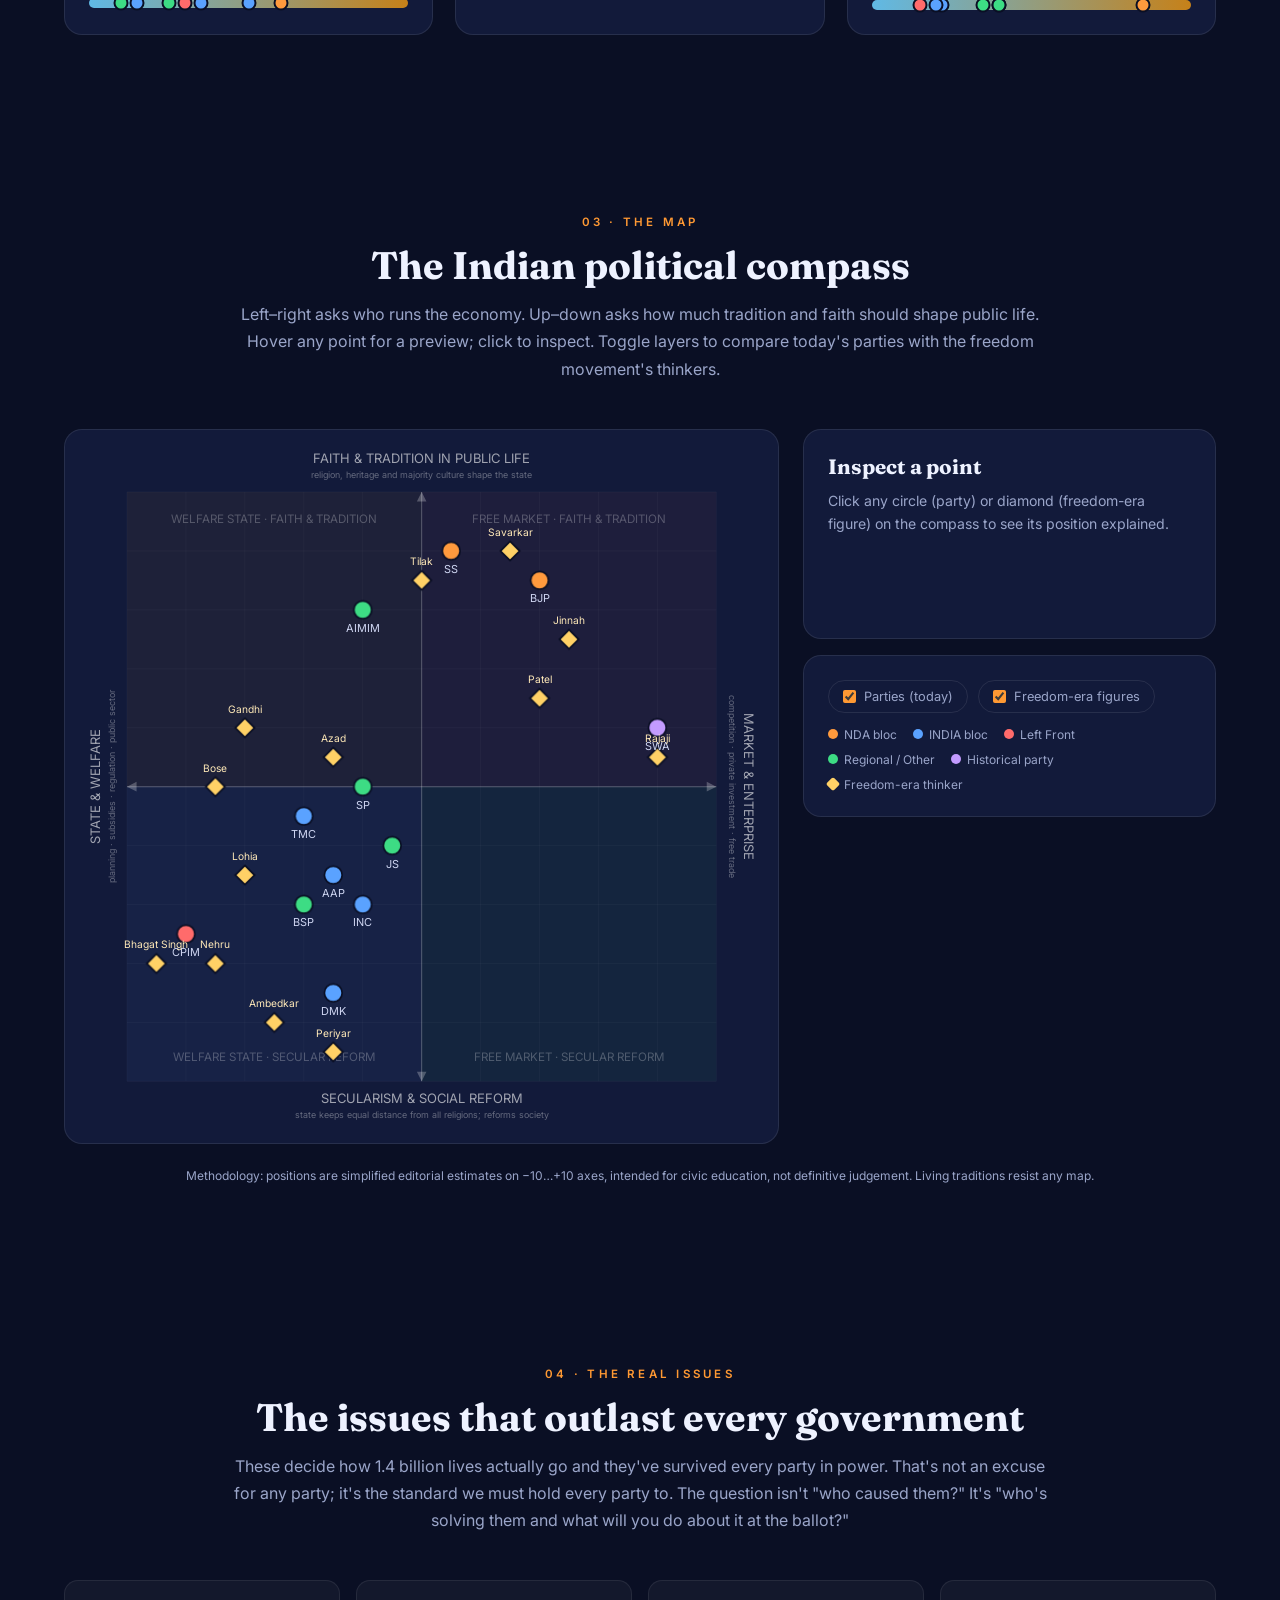
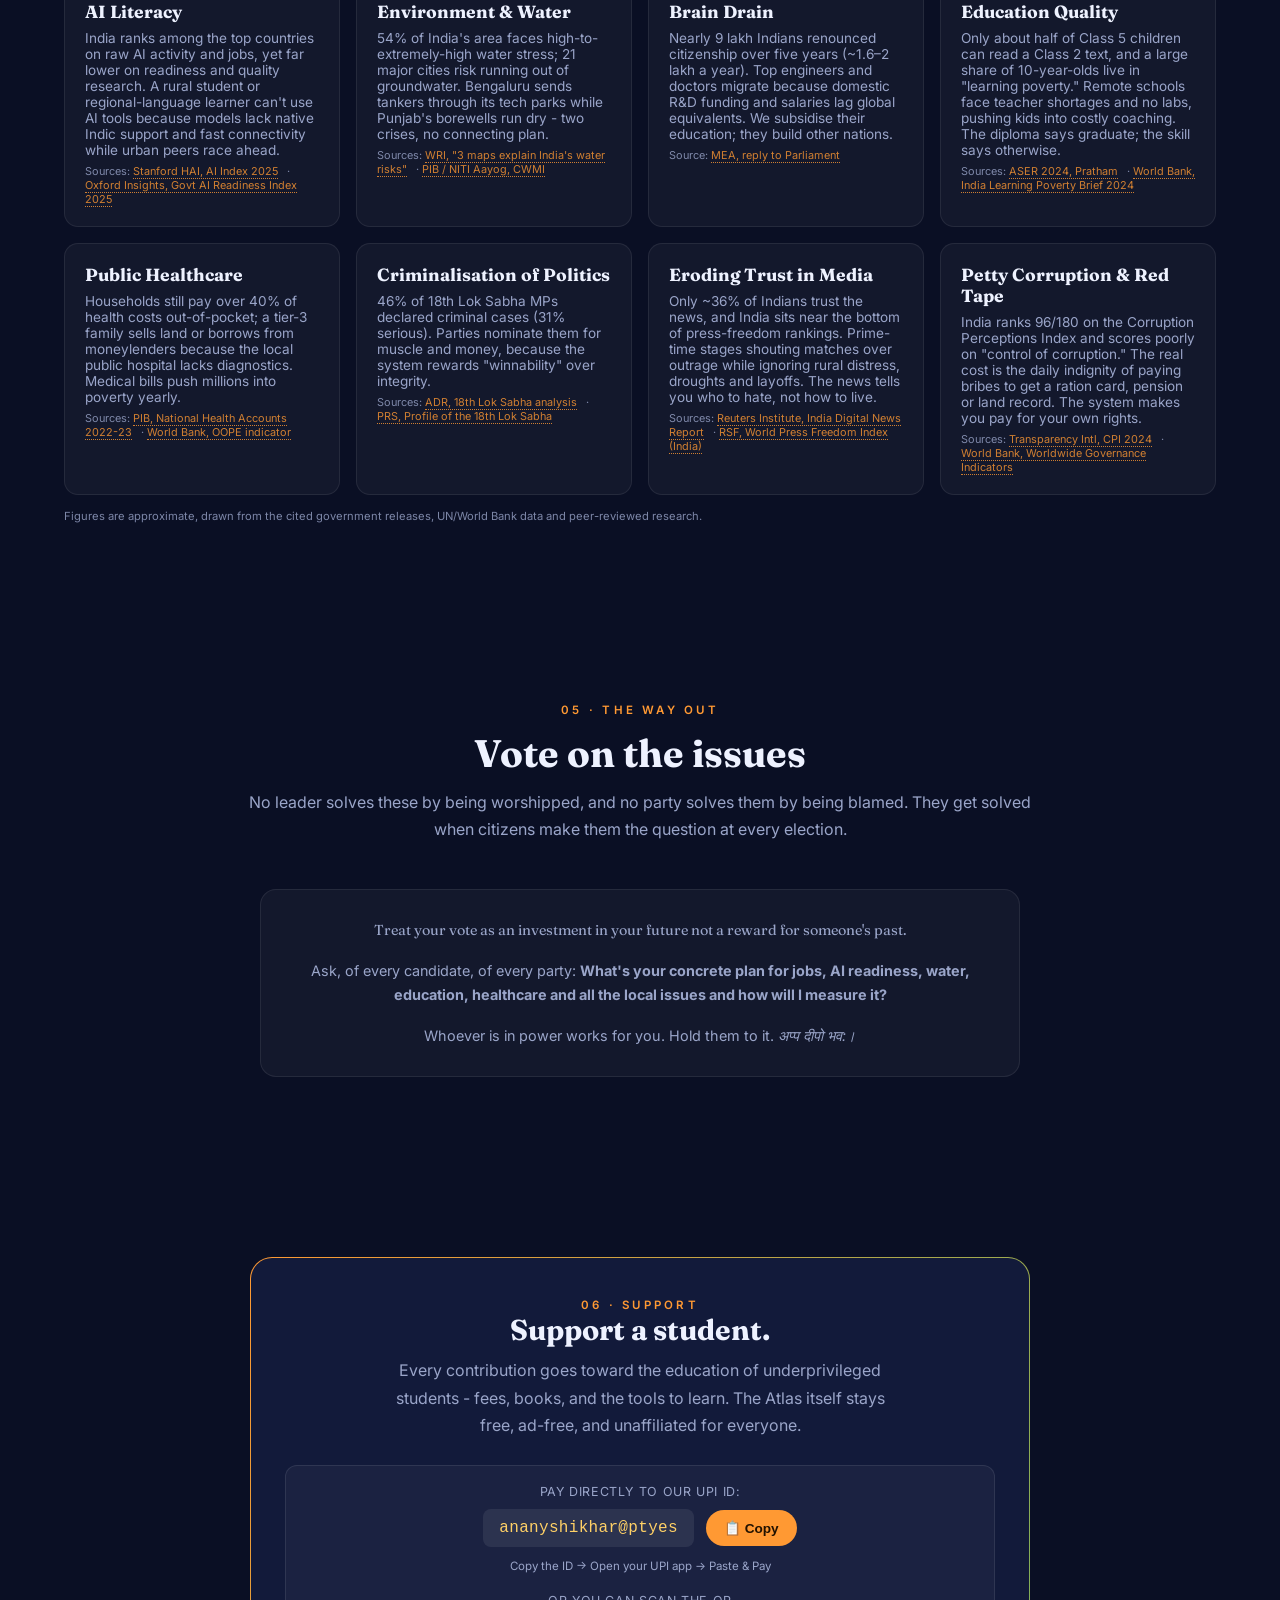
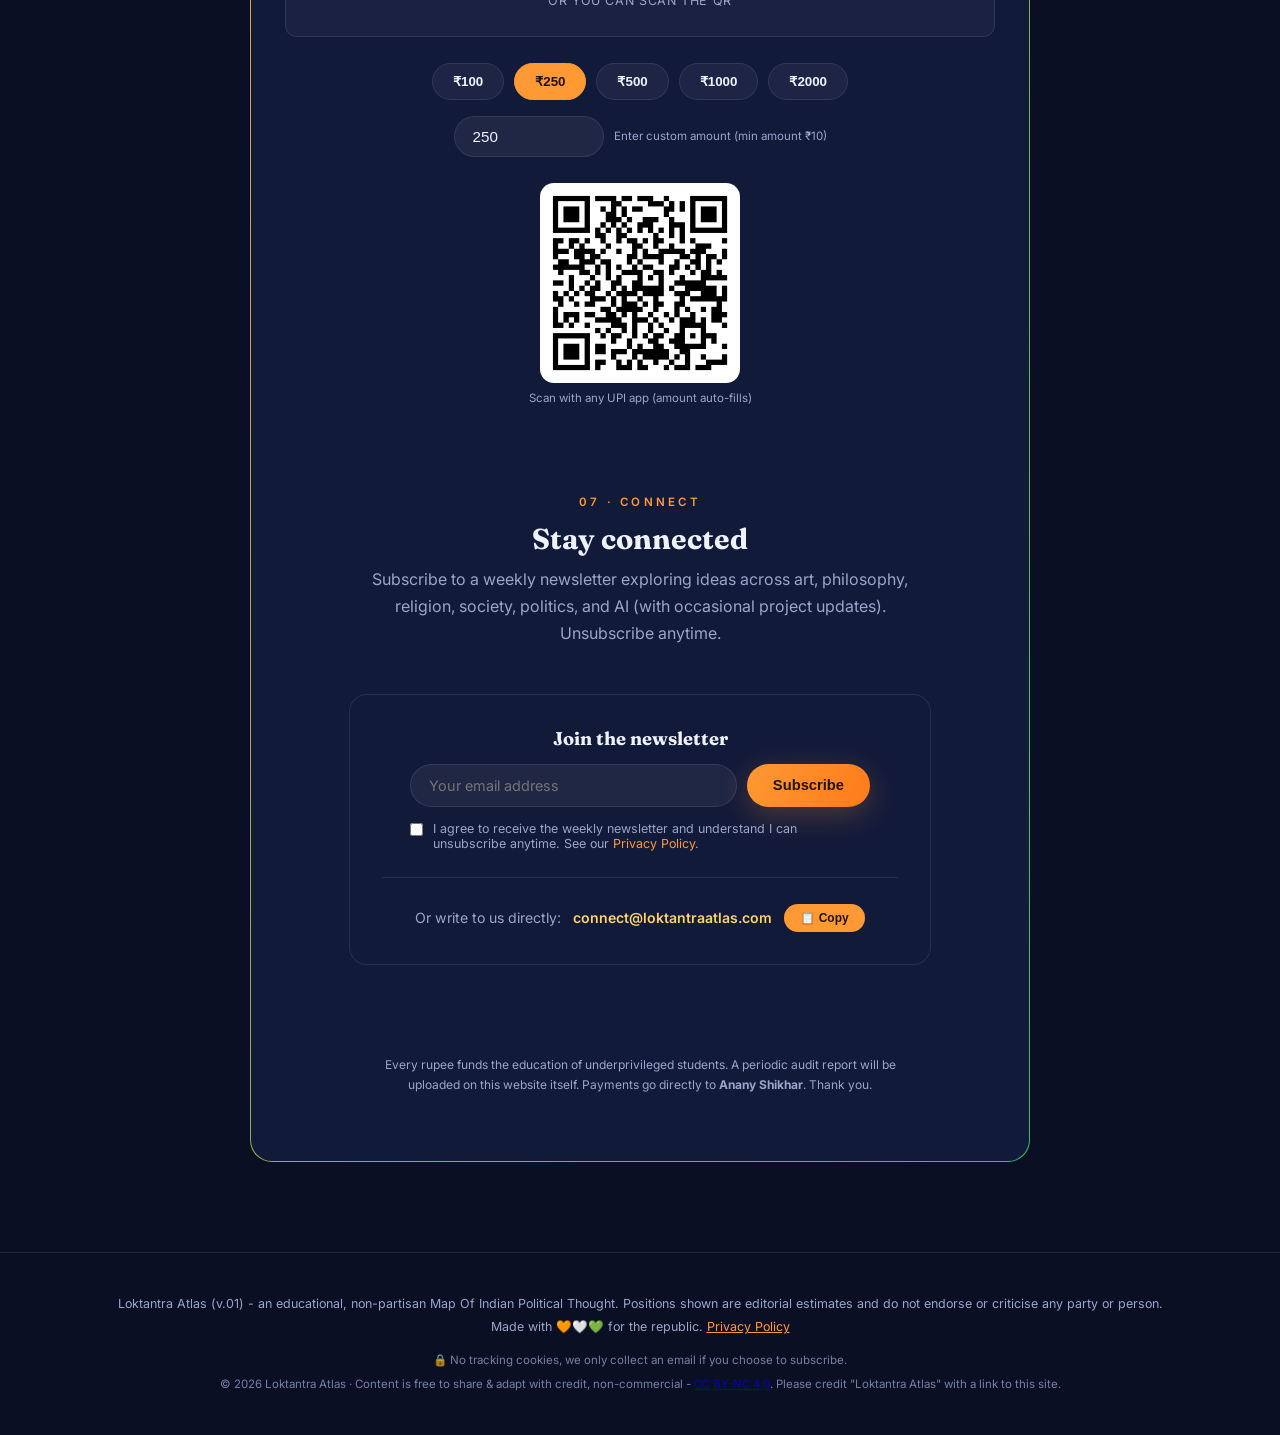
==== commit ffbd316d: "Update index.html" ====
--- a/index.html
+++ b/index.html
@@ -219,10 +219,44 @@
     <p class="sol-close">Whoever is in power works for you. Hold them to it. <em>अप्प दीपो भव:।</em></p>
   </div>
 </section>
+
+<!-- ============ DONATE ============ -->
+<section id="donate">
+ <div class="doncard reveal">
+  <div class="kicker">06 · Support</div>
+<h2>Support a student.</h2>
+  <p>Every contribution goes toward the education of underprivileged students - fees, books, and the tools to learn. The Atlas itself stays free, ad-free, and unaffiliated for everyone.</p>
+
+  <!-- Copy UPI ID (moved to top) -->
+  <div class="upi-copy-box">
+    <div class="upi-label">Pay directly to our UPI ID:</div>
+    <div class="upi-row">
+      <code class="upi-display" id="upiDisplay">your.upi@id</code>
+      <button class="copy-btn" id="copyBtn">📋 Copy</button>
+    </div>
+    <p class="upi-instruction">Copy the ID → Open your UPI app → Paste & Pay</p> 
+    <br>
+    <p class="upi-label"> Or You Can Scan The QR</p>
+  </div>
+
+  <!-- Amount Selection + QR (kept together as one unit) -->
+  <div class="amts" id="amts"></div>
+  <div class="custom">
+    <input type="number" id="amtIn" min="10" placeholder="Custom ₹">
+    <span class="custom-hint">Enter custom amount (min amount ₹10) </span>
+  </div>
+
+  <div class="qrwrap">
+    <canvas id="qr"></canvas>
+    <p class="qrnote">Scan with any UPI app (amount auto-fills)</p>
+  </div>
+
+
+
   
 <section id="connect">
   <div class="shead reveal">
-    <div class="kicker">06 · Connect</div>
+    <div class="kicker">07 · Connect</div>
     <h2>Stay connected</h2>
     <p>Subscribe to a weekly newsletter exploring ideas across art, philosophy, religion, society, politics, and AI (with occasional project updates). Unsubscribe anytime.</p>
   </div>
@@ -256,37 +290,6 @@
 </section>
 
 
-<!-- ============ DONATE ============ -->
-<section id="donate">
- <div class="doncard reveal">
-  <div class="kicker">07 · Support</div>
-<h2>Support a student.</h2>
-  <p>Every contribution goes toward the education of underprivileged students - fees, books, and the tools to learn. The Atlas itself stays free, ad-free, and unaffiliated for everyone.</p>
-
-  <!-- Copy UPI ID (moved to top) -->
-  <div class="upi-copy-box">
-    <div class="upi-label">Pay directly to our UPI ID:</div>
-    <div class="upi-row">
-      <code class="upi-display" id="upiDisplay">your.upi@id</code>
-      <button class="copy-btn" id="copyBtn">📋 Copy</button>
-    </div>
-    <p class="upi-instruction">Copy the ID → Open your UPI app → Paste & Pay</p> 
-    <br>
-    <p class="upi-label"> Or You Can Scan The QR</p>
-  </div>
-
-  <!-- Amount Selection + QR (kept together as one unit) -->
-  <div class="amts" id="amts"></div>
-  <div class="custom">
-    <input type="number" id="amtIn" min="10" placeholder="Custom ₹">
-    <span class="custom-hint">Enter custom amount (min amount ₹10) </span>
-  </div>
-
-  <div class="qrwrap">
-    <canvas id="qr"></canvas>
-    <p class="qrnote">Scan with any UPI app (amount auto-fills)</p>
-  </div>
-
   <!-- Trust note -->
  <p class="trustnote">Every rupee funds the education of underprivileged students. A periodic audit report will be uploaded on this website itself. Payments go directly to <b>Anany Shikhar</b>. Thank you.</p>
 </div>
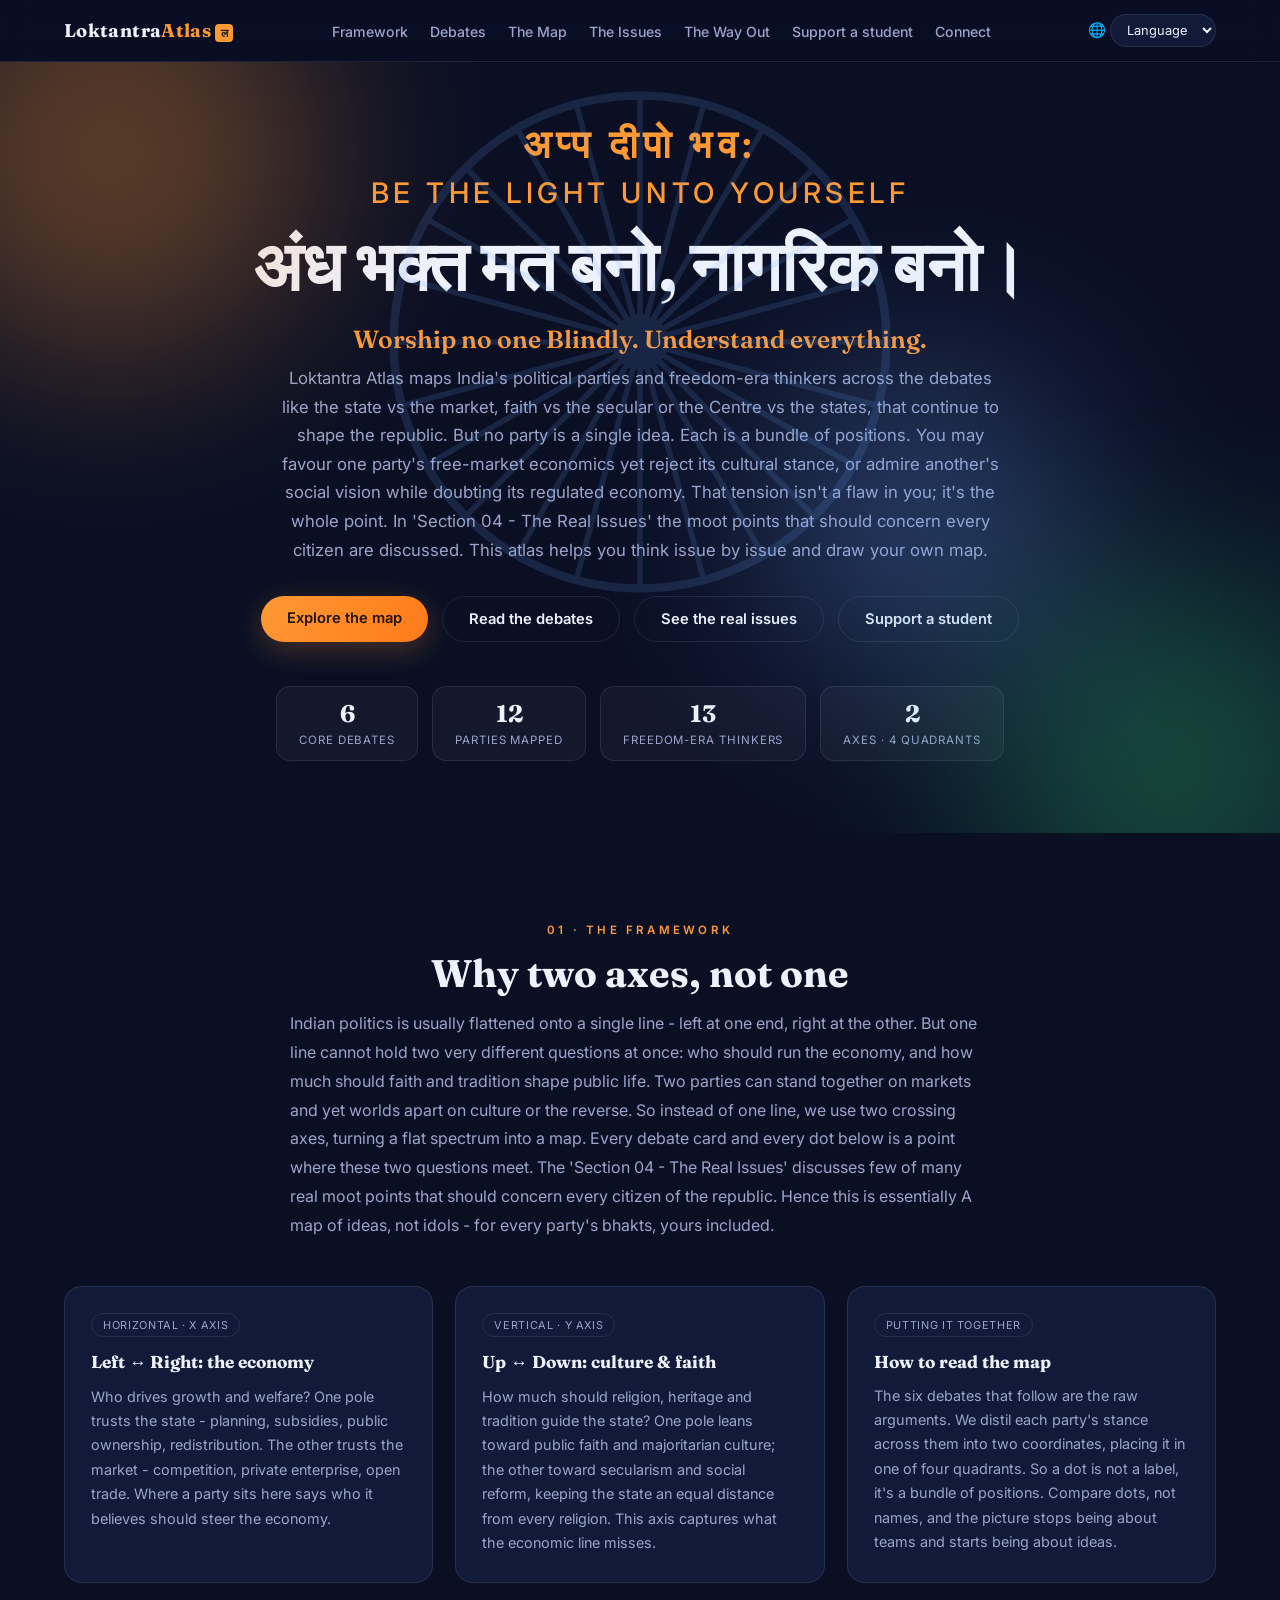
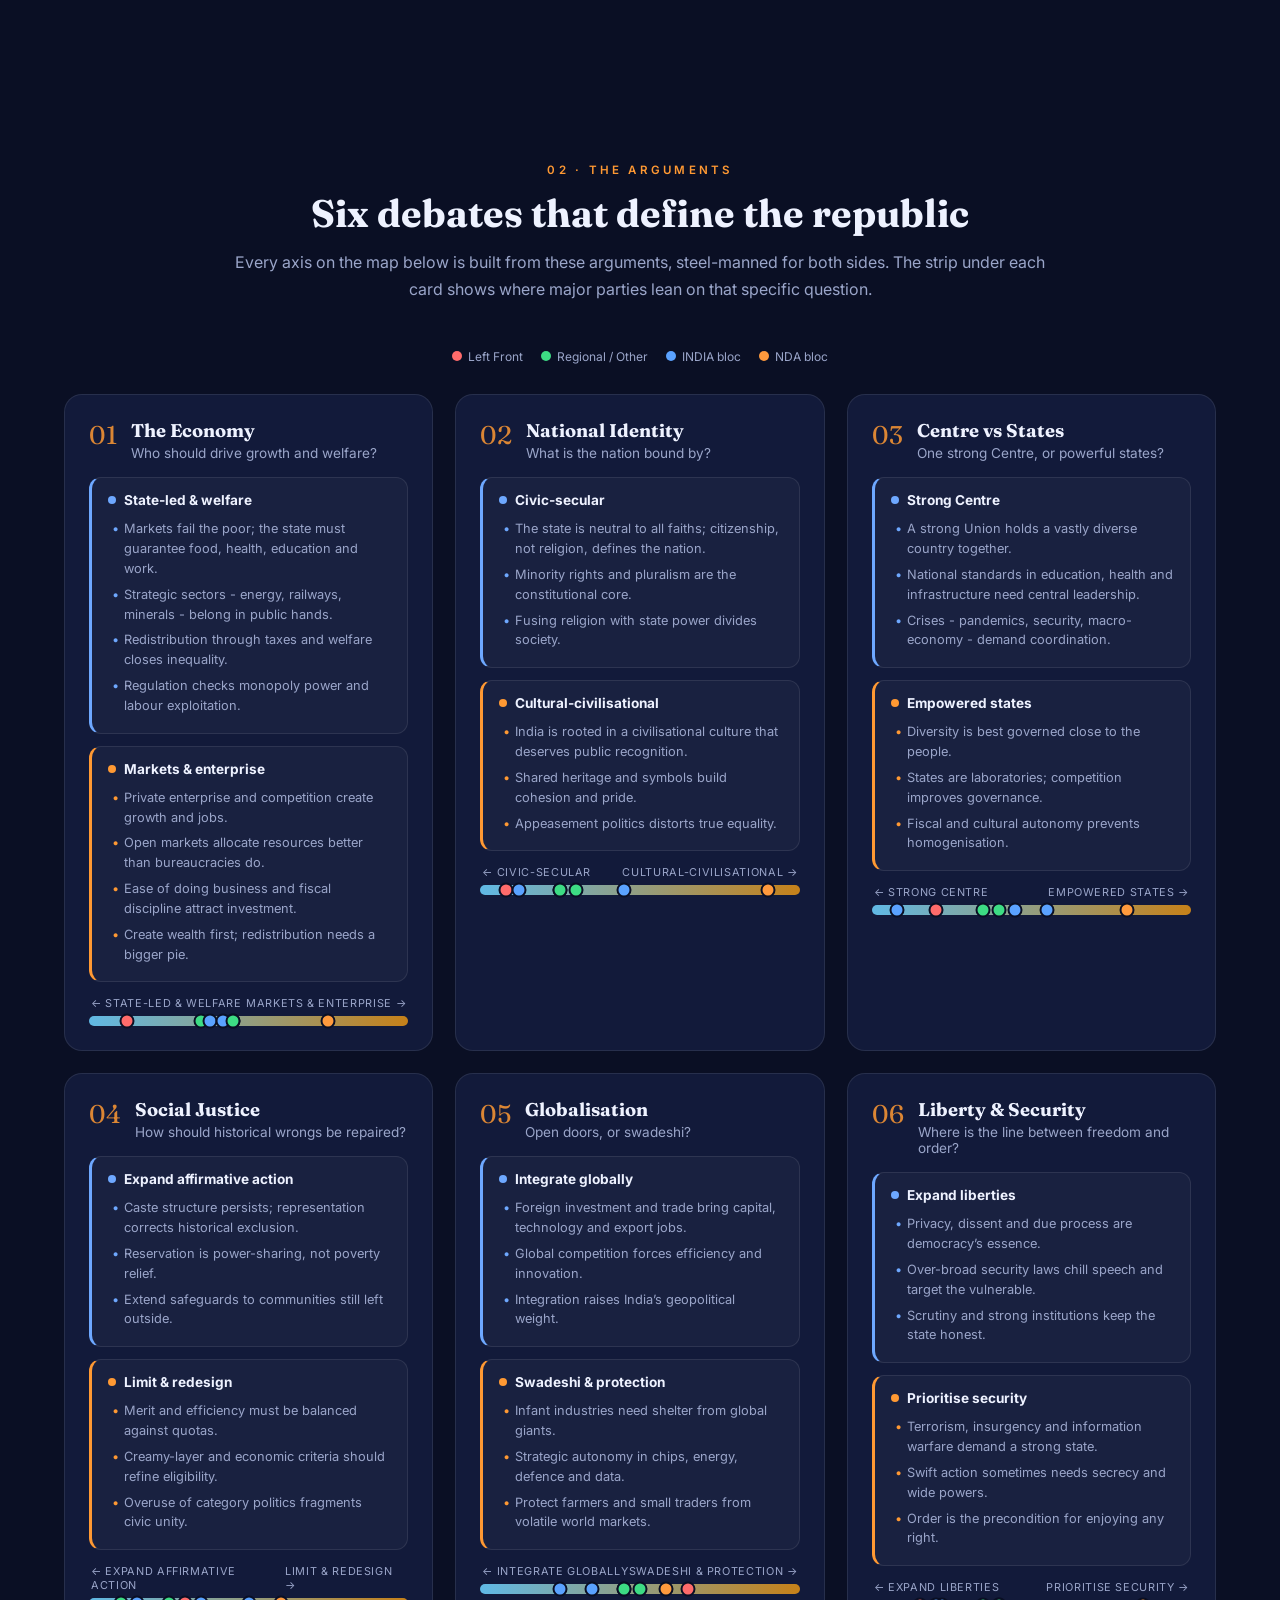
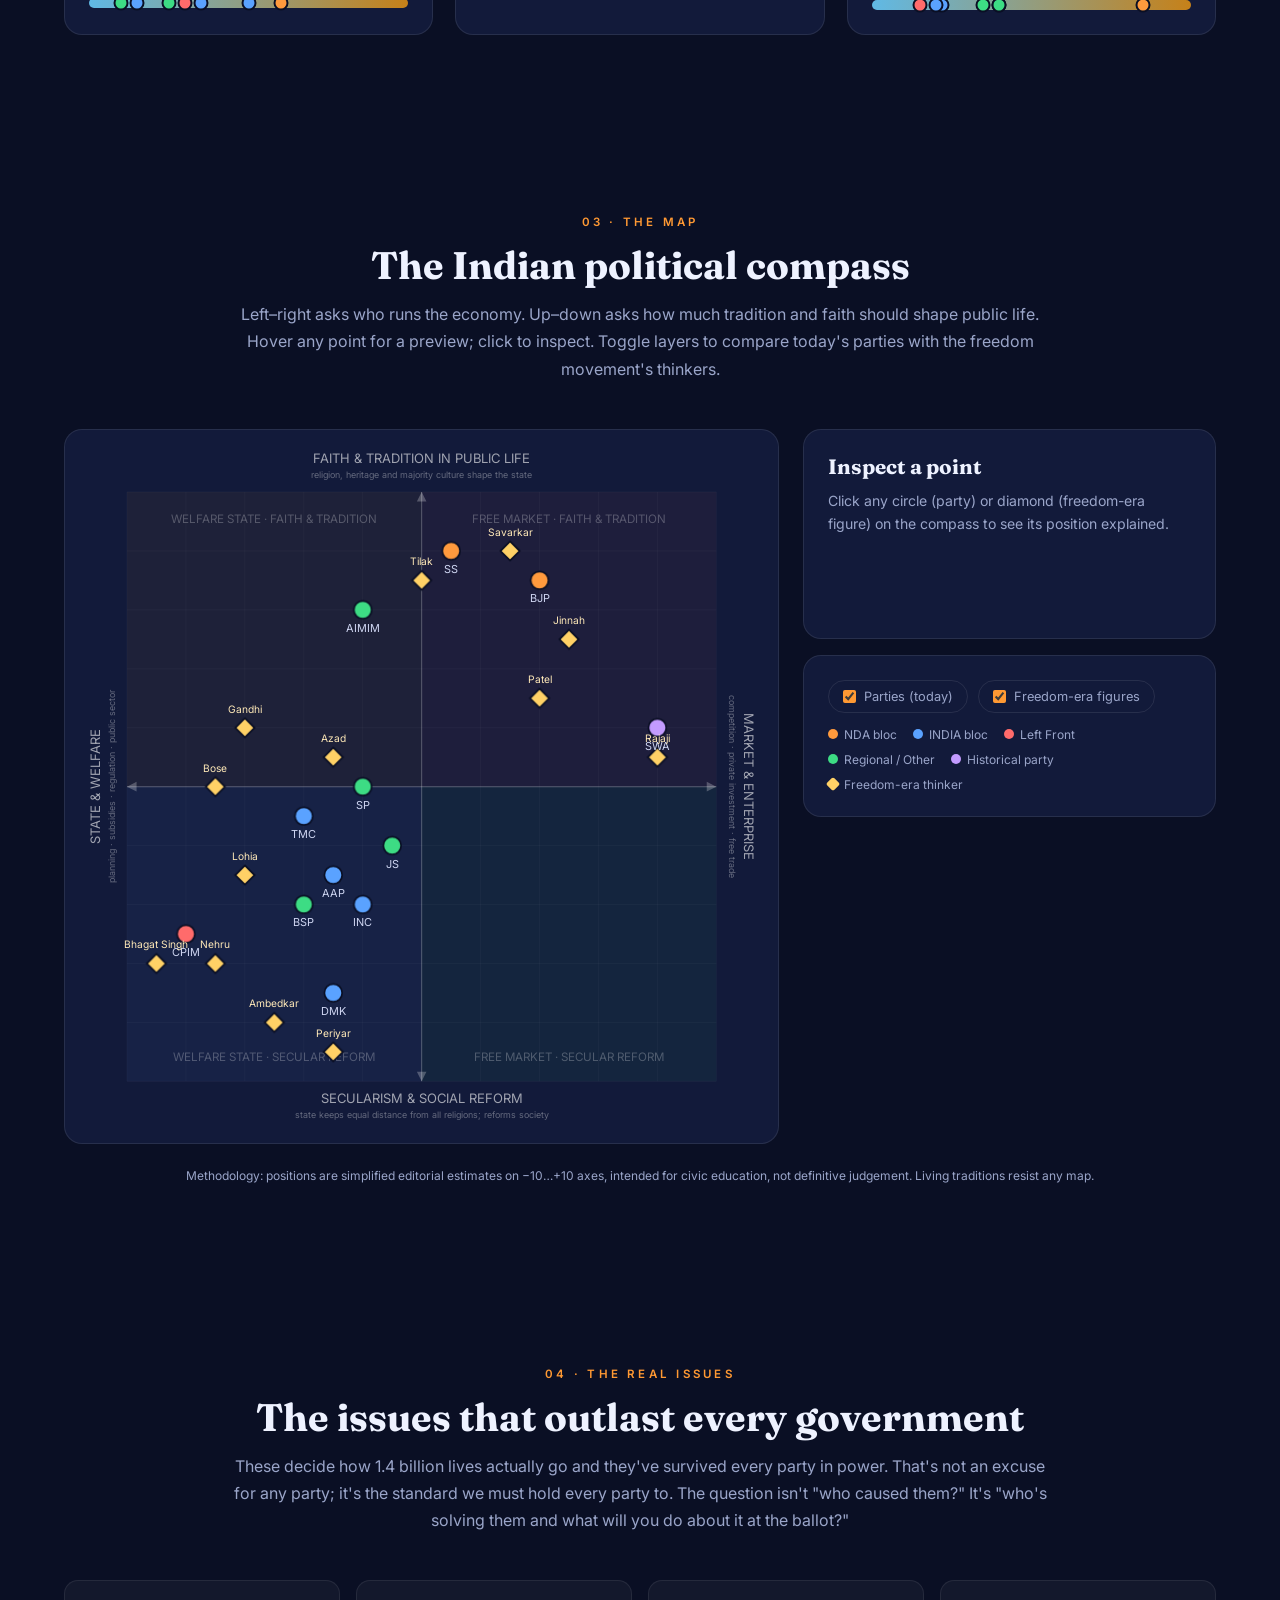
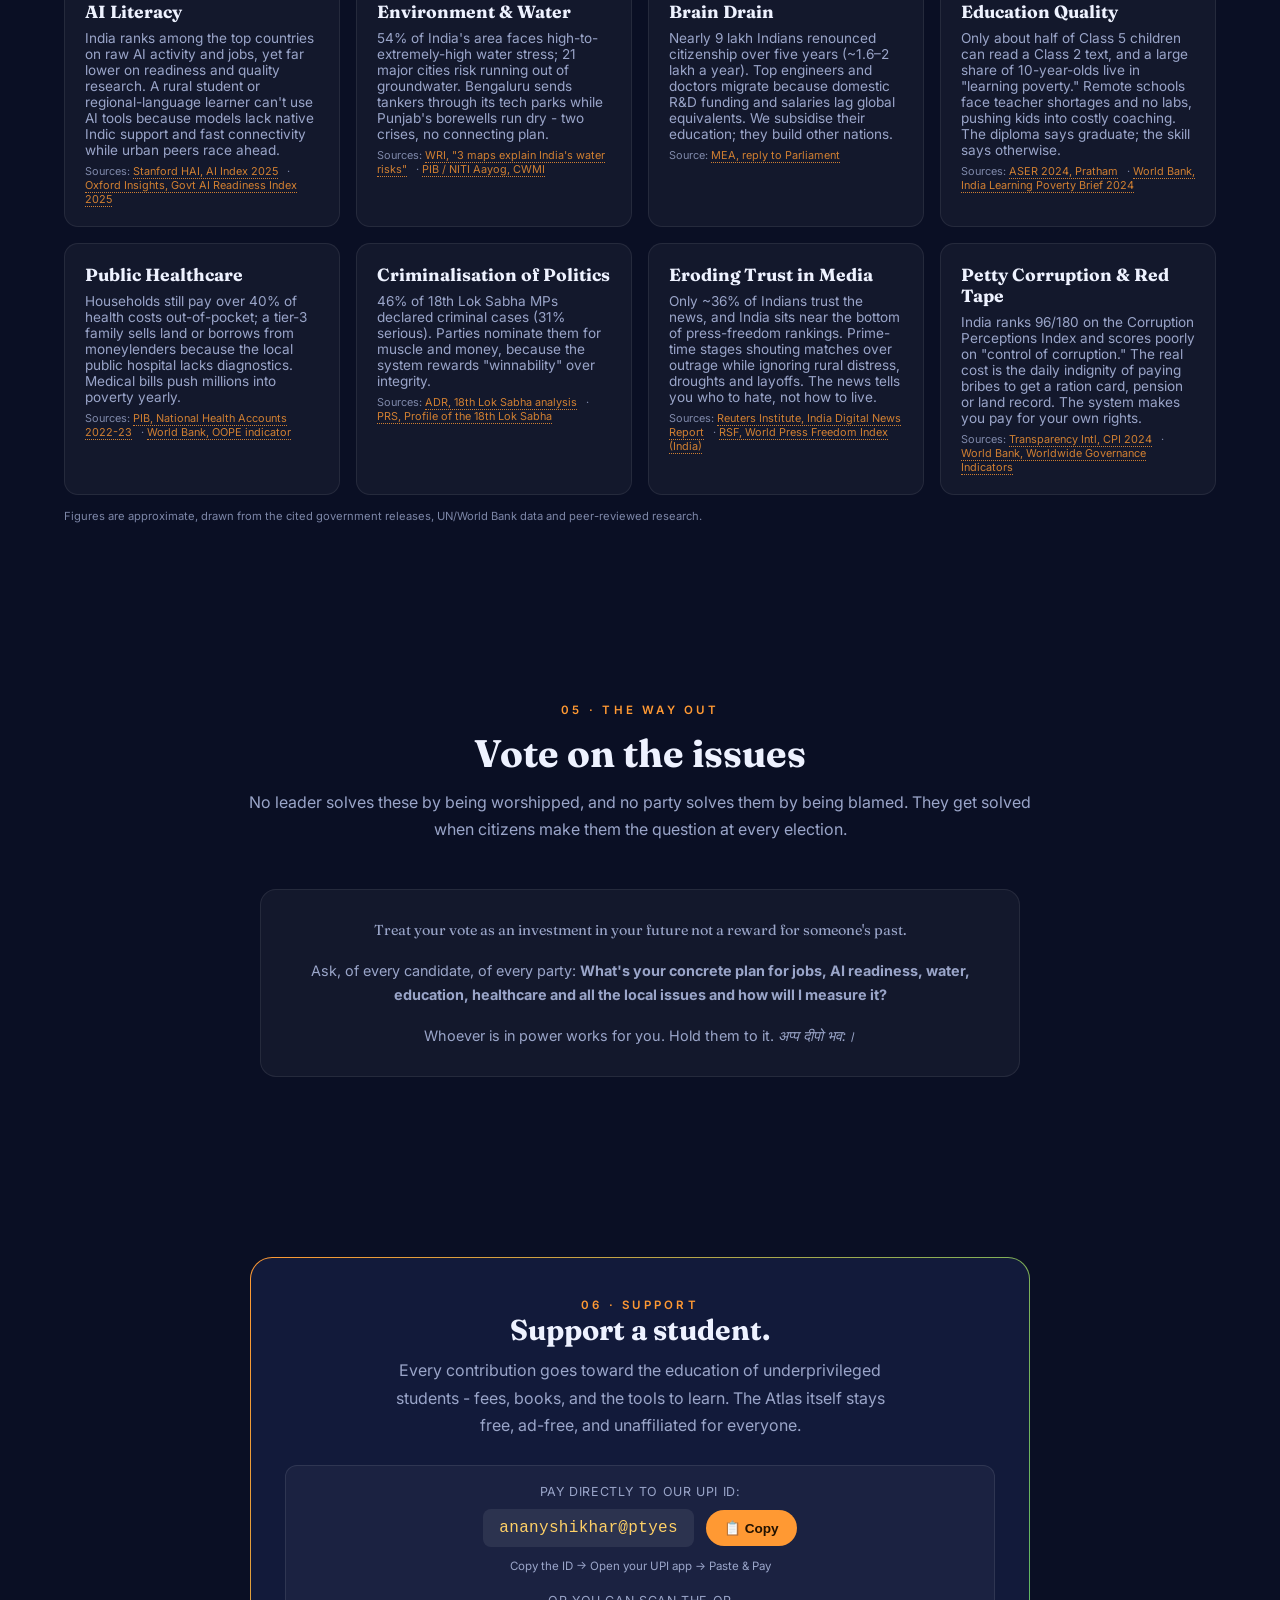
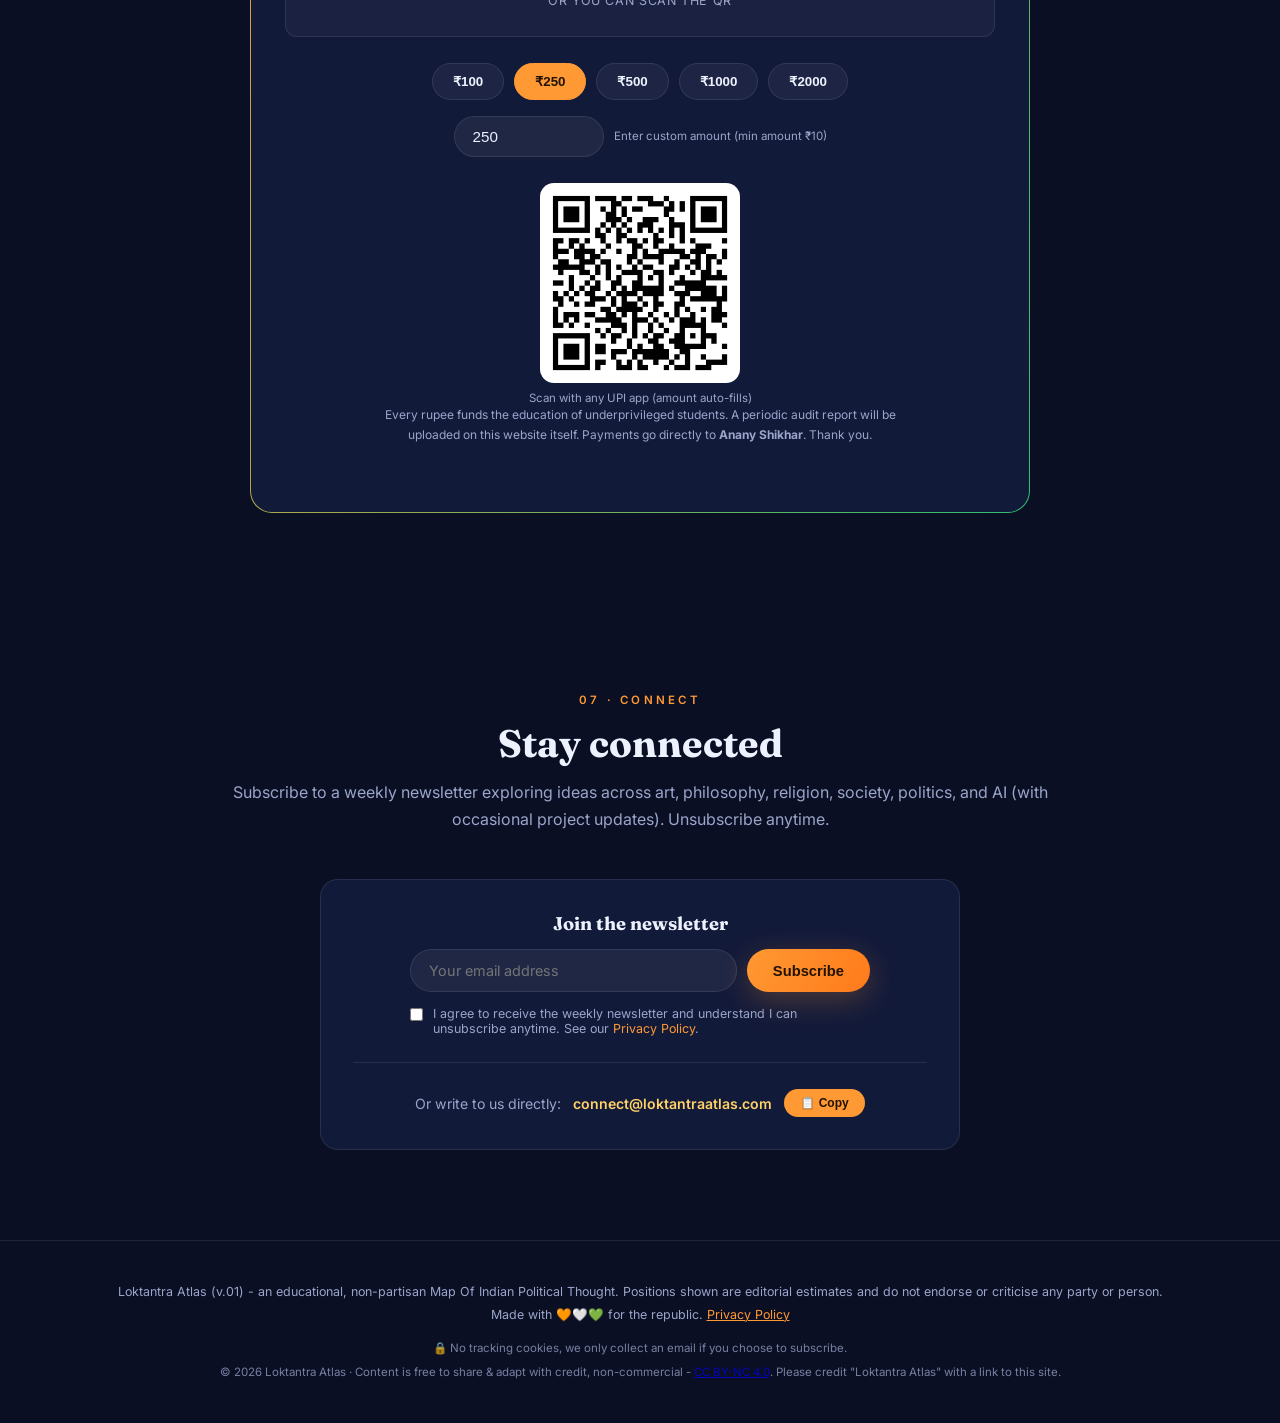
==== commit e5dce96c: "Update index.html" ====
--- a/index.html
+++ b/index.html
@@ -251,7 +251,10 @@
     <p class="qrnote">Scan with any UPI app (amount auto-fills)</p>
   </div>
 
-
+ <!-- Trust note -->
+ <p class="trustnote">Every rupee funds the education of underprivileged students. A periodic audit report will be uploaded on this website itself. Payments go directly to <b>Anany Shikhar</b>. Thank you.</p>
+</div>
+</section>
 
   
 <section id="connect">
@@ -290,12 +293,6 @@
 </section>
 
 
-  <!-- Trust note -->
- <p class="trustnote">Every rupee funds the education of underprivileged students. A periodic audit report will be uploaded on this website itself. Payments go directly to <b>Anany Shikhar</b>. Thank you.</p>
-</div>
-</section>
-
-
 <footer>
   Loktantra Atlas (v.01) - an educational, non-partisan Map Of Indian Political Thought. Positions shown are editorial estimates and do not
   endorse or criticise any party or person.<br>Made with 🧡🤍💚 for the republic. <a href="privacy.html" style="color:var(--saffron)">Privacy Policy</a>
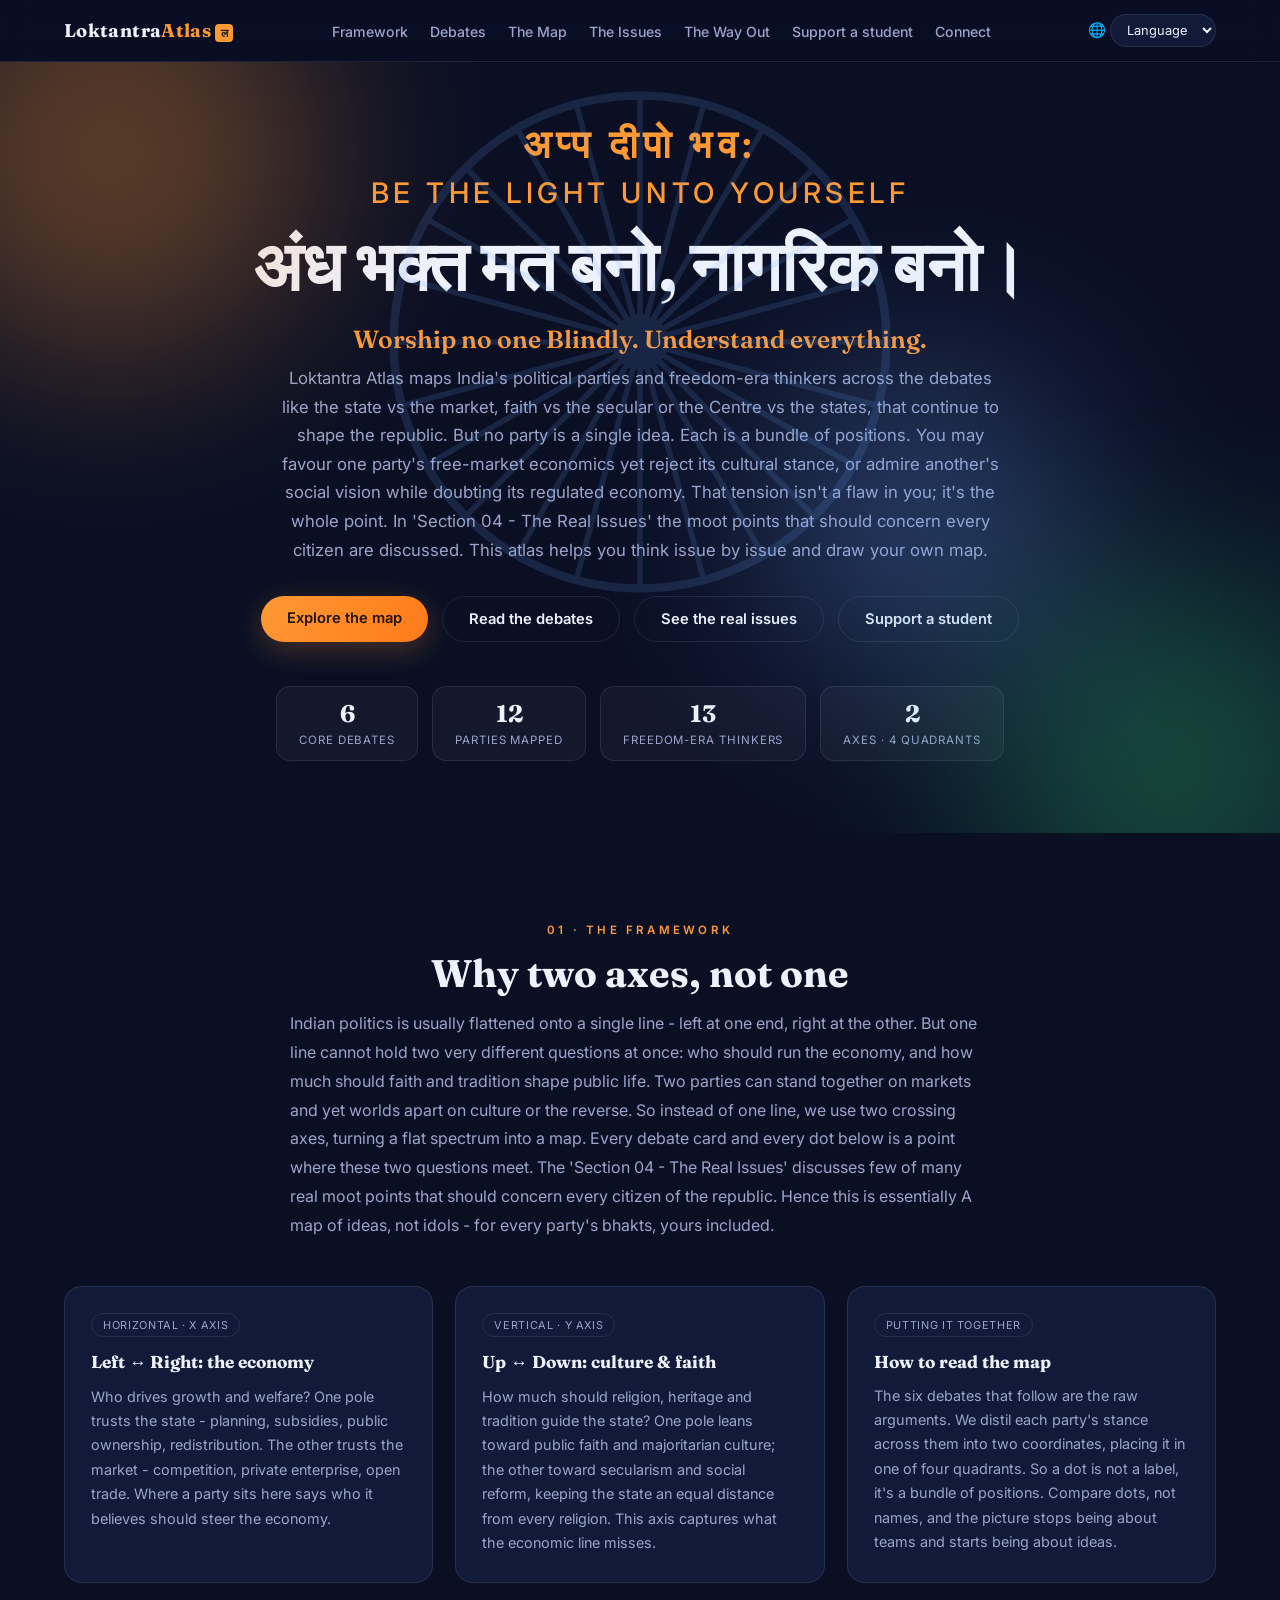
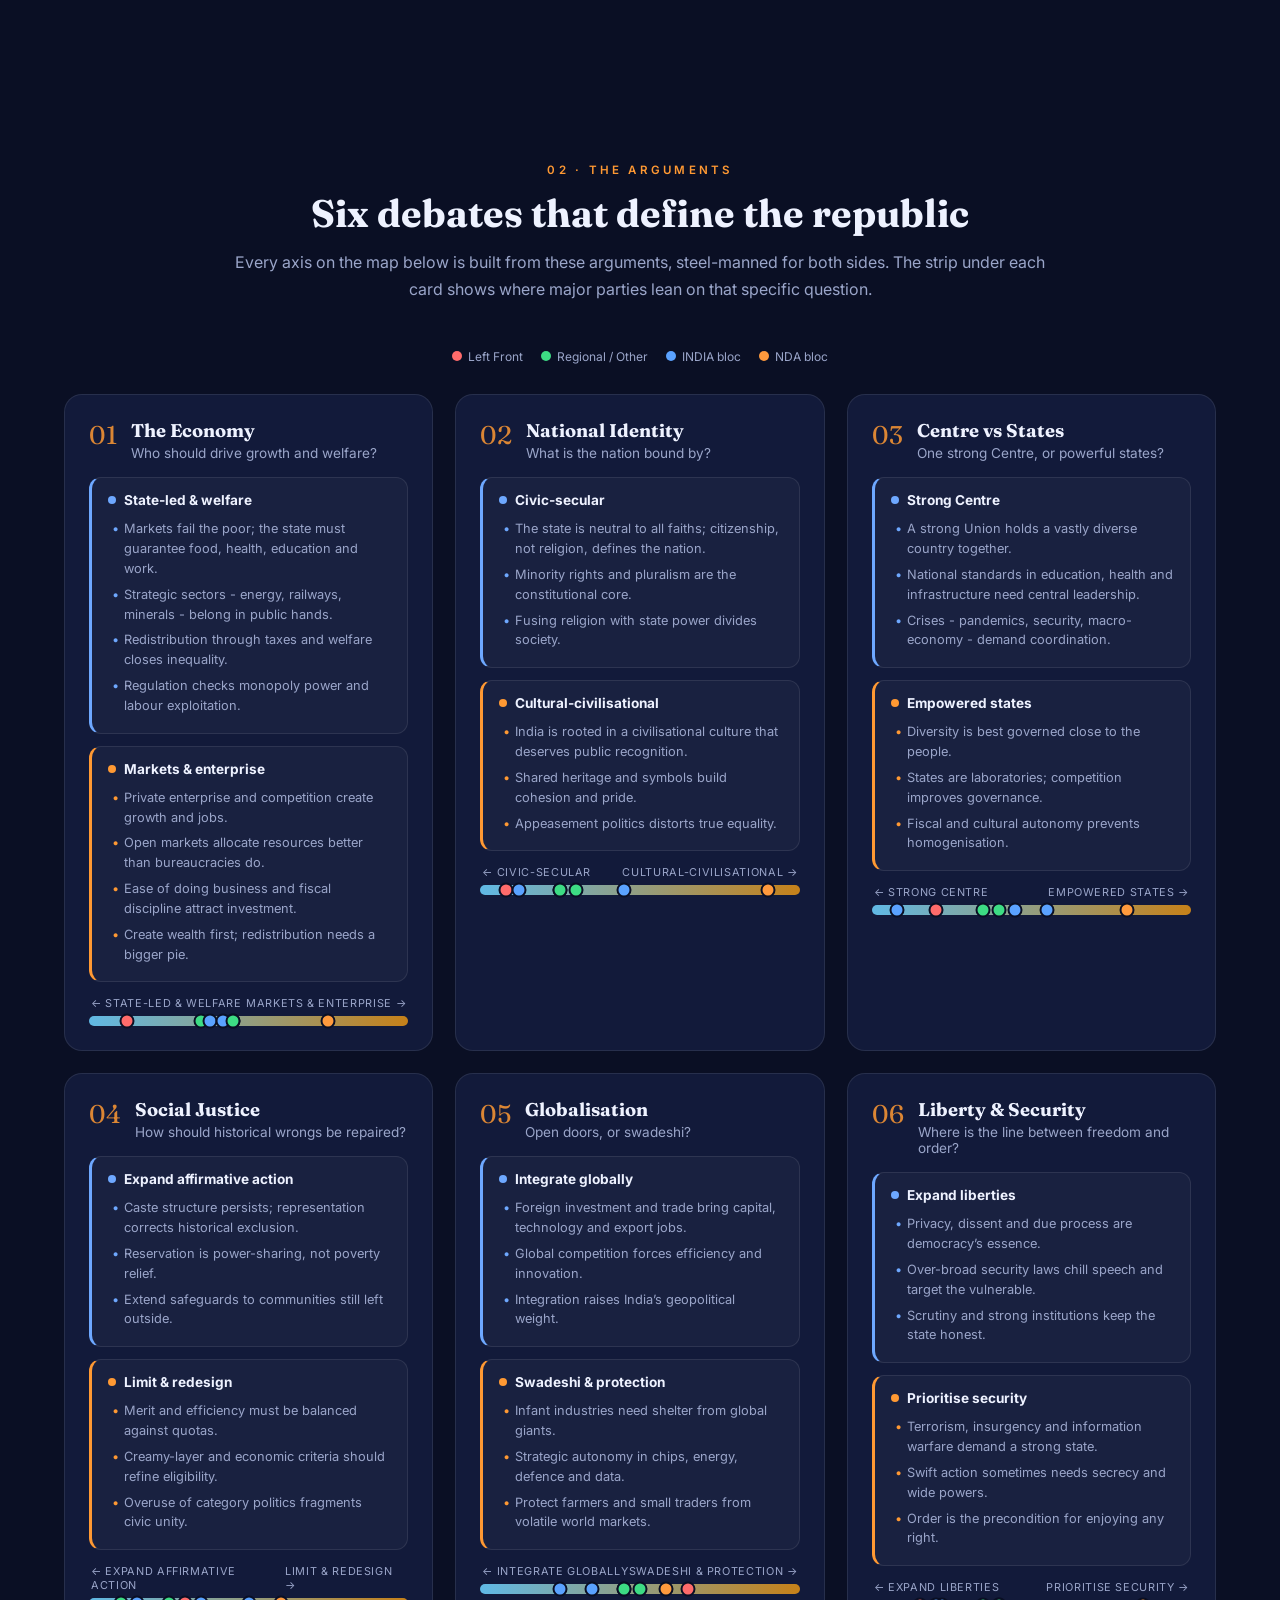
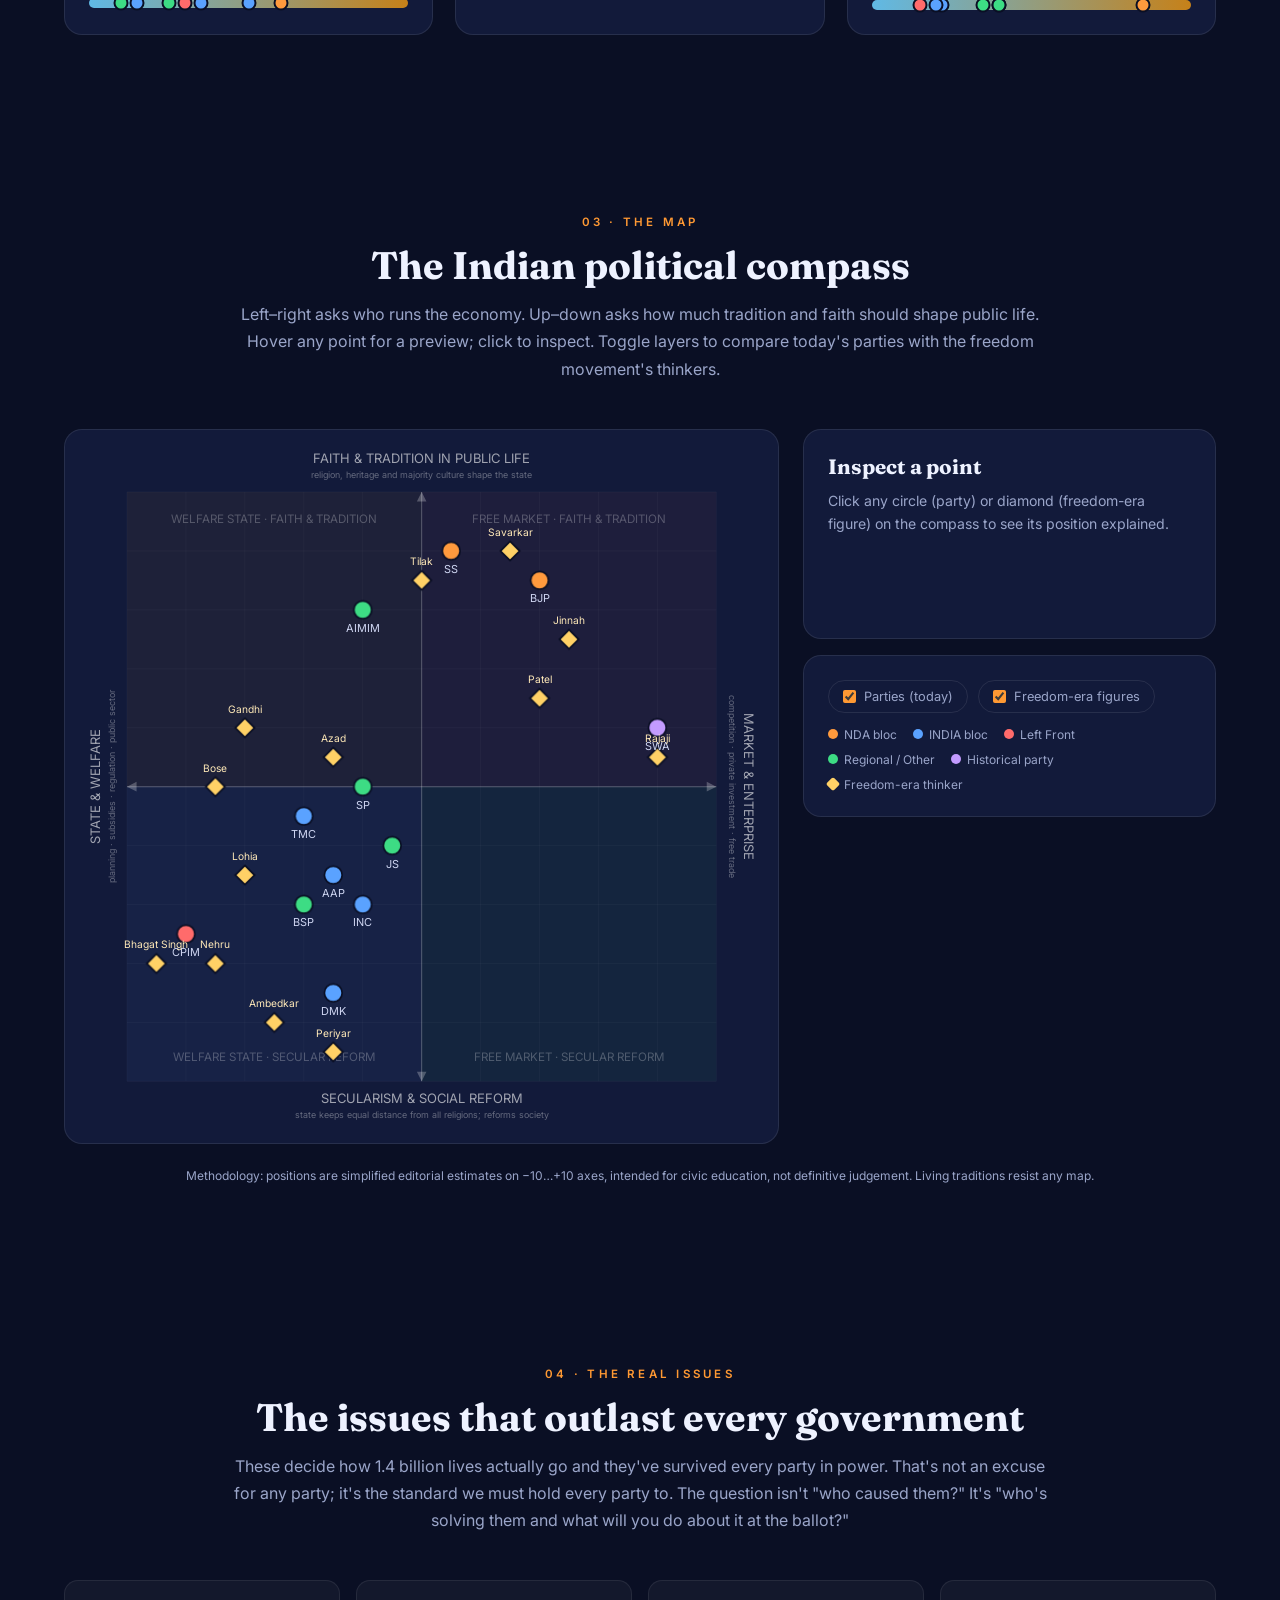
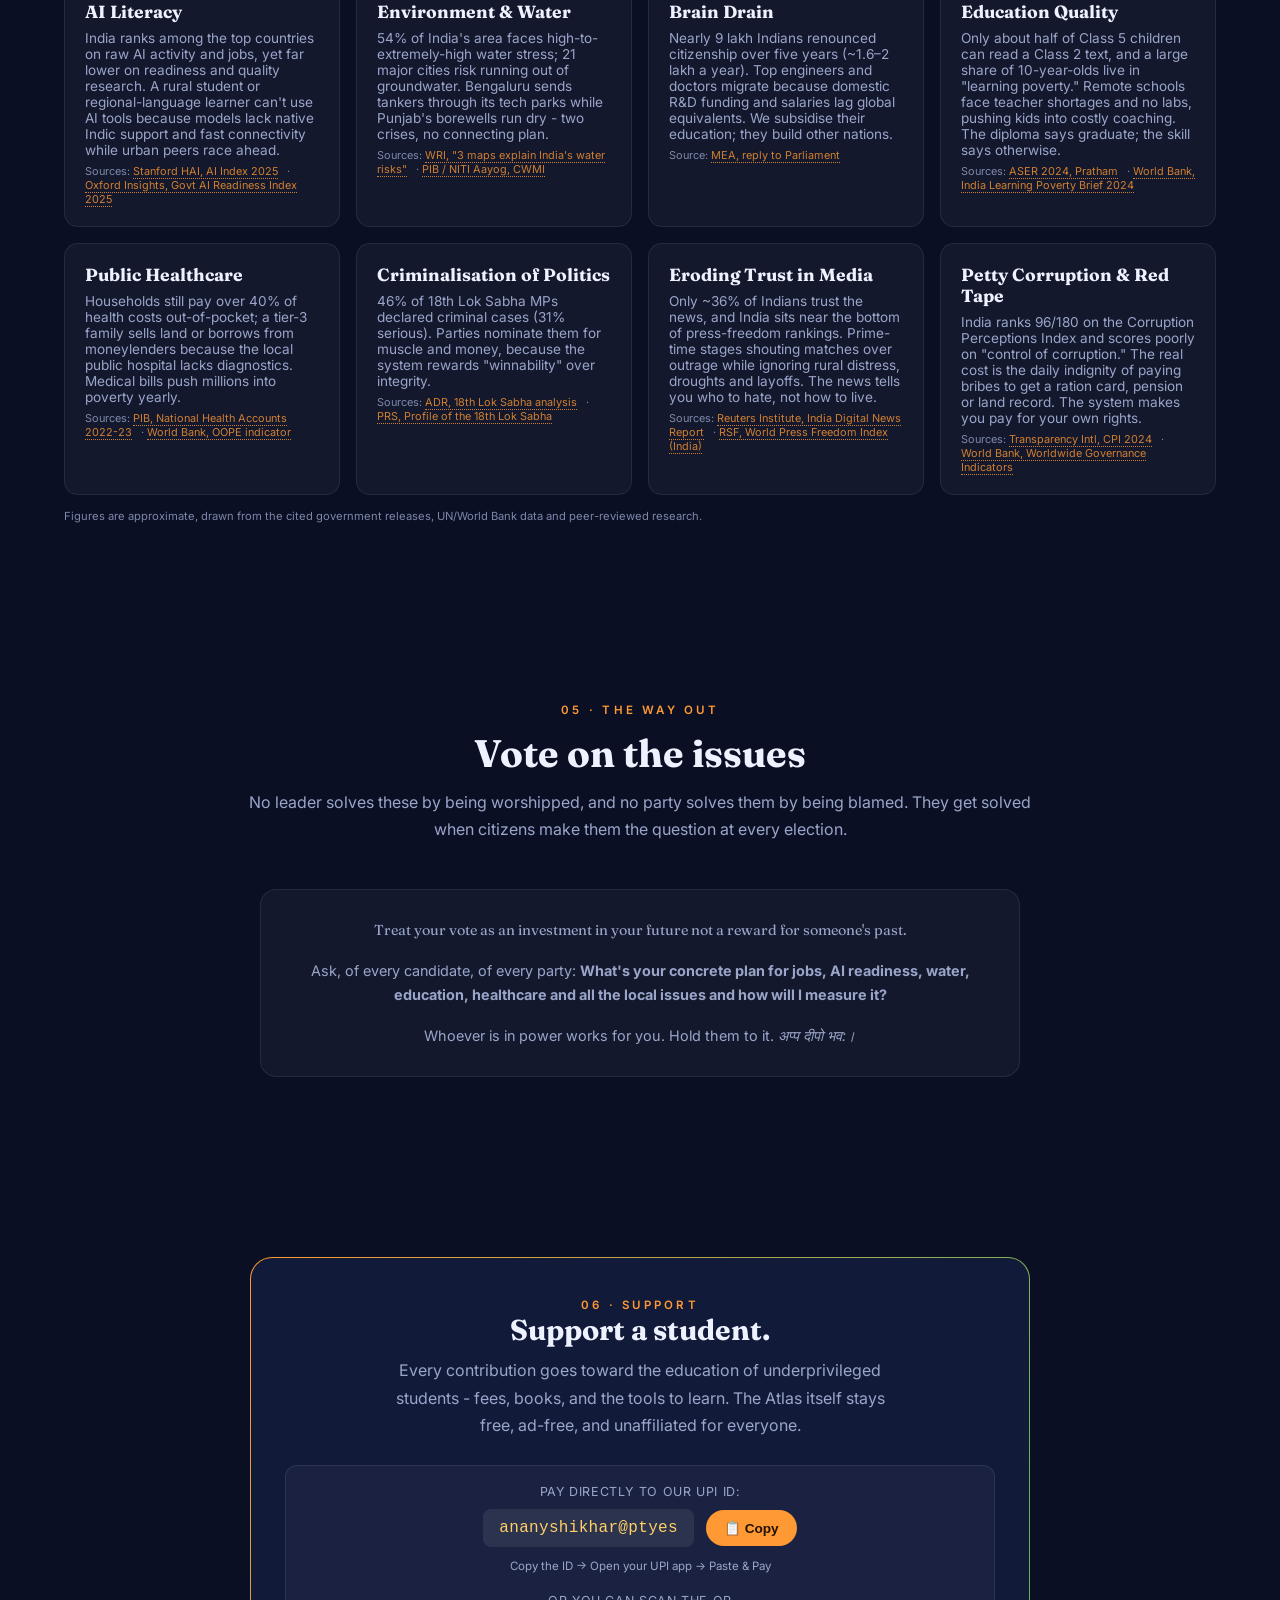
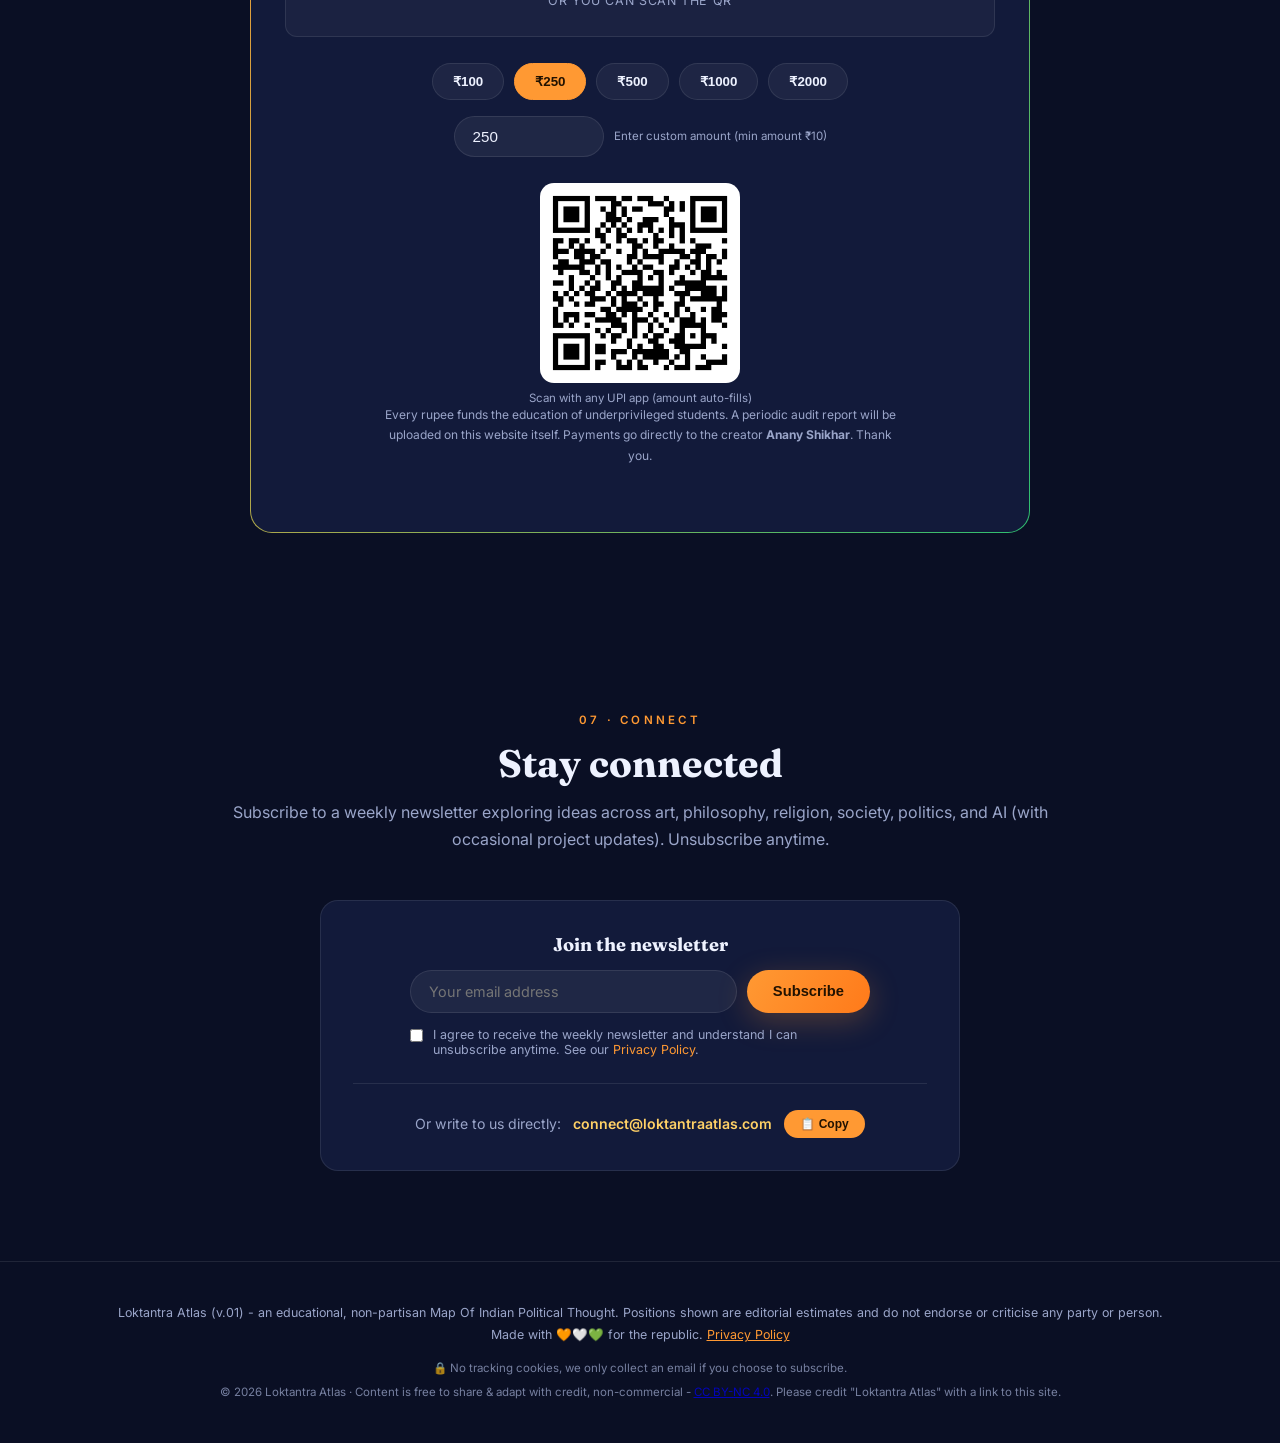
==== commit 752d5a14: "Update index.html" ====
--- a/index.html
+++ b/index.html
@@ -252,7 +252,7 @@
   </div>
 
  <!-- Trust note -->
- <p class="trustnote">Every rupee funds the education of underprivileged students. A periodic audit report will be uploaded on this website itself. Payments go directly to <b>Anany Shikhar</b>. Thank you.</p>
+ <p class="trustnote">Every rupee funds the education of underprivileged students. A periodic audit report will be uploaded on this website itself. Payments go directly to the creator <b>Anany Shikhar</b>. Thank you.</p>
 </div>
 </section>
 
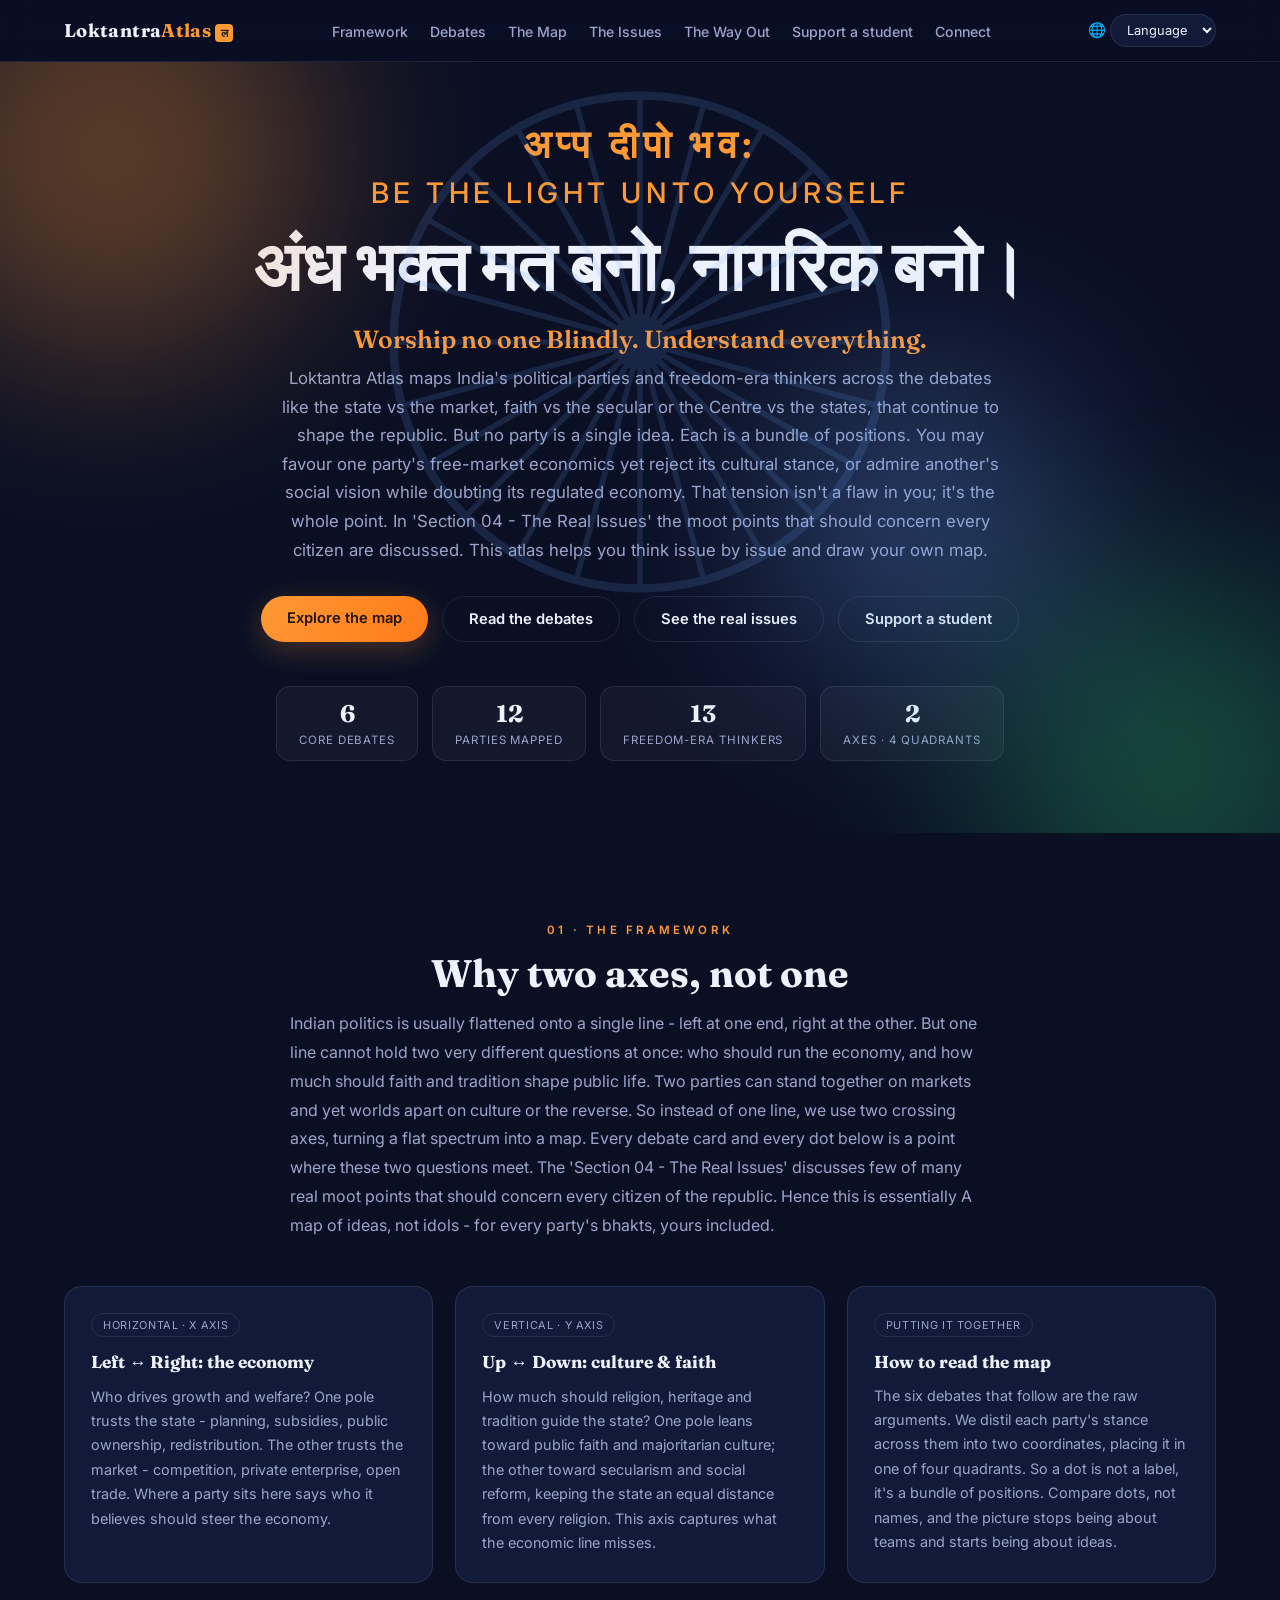
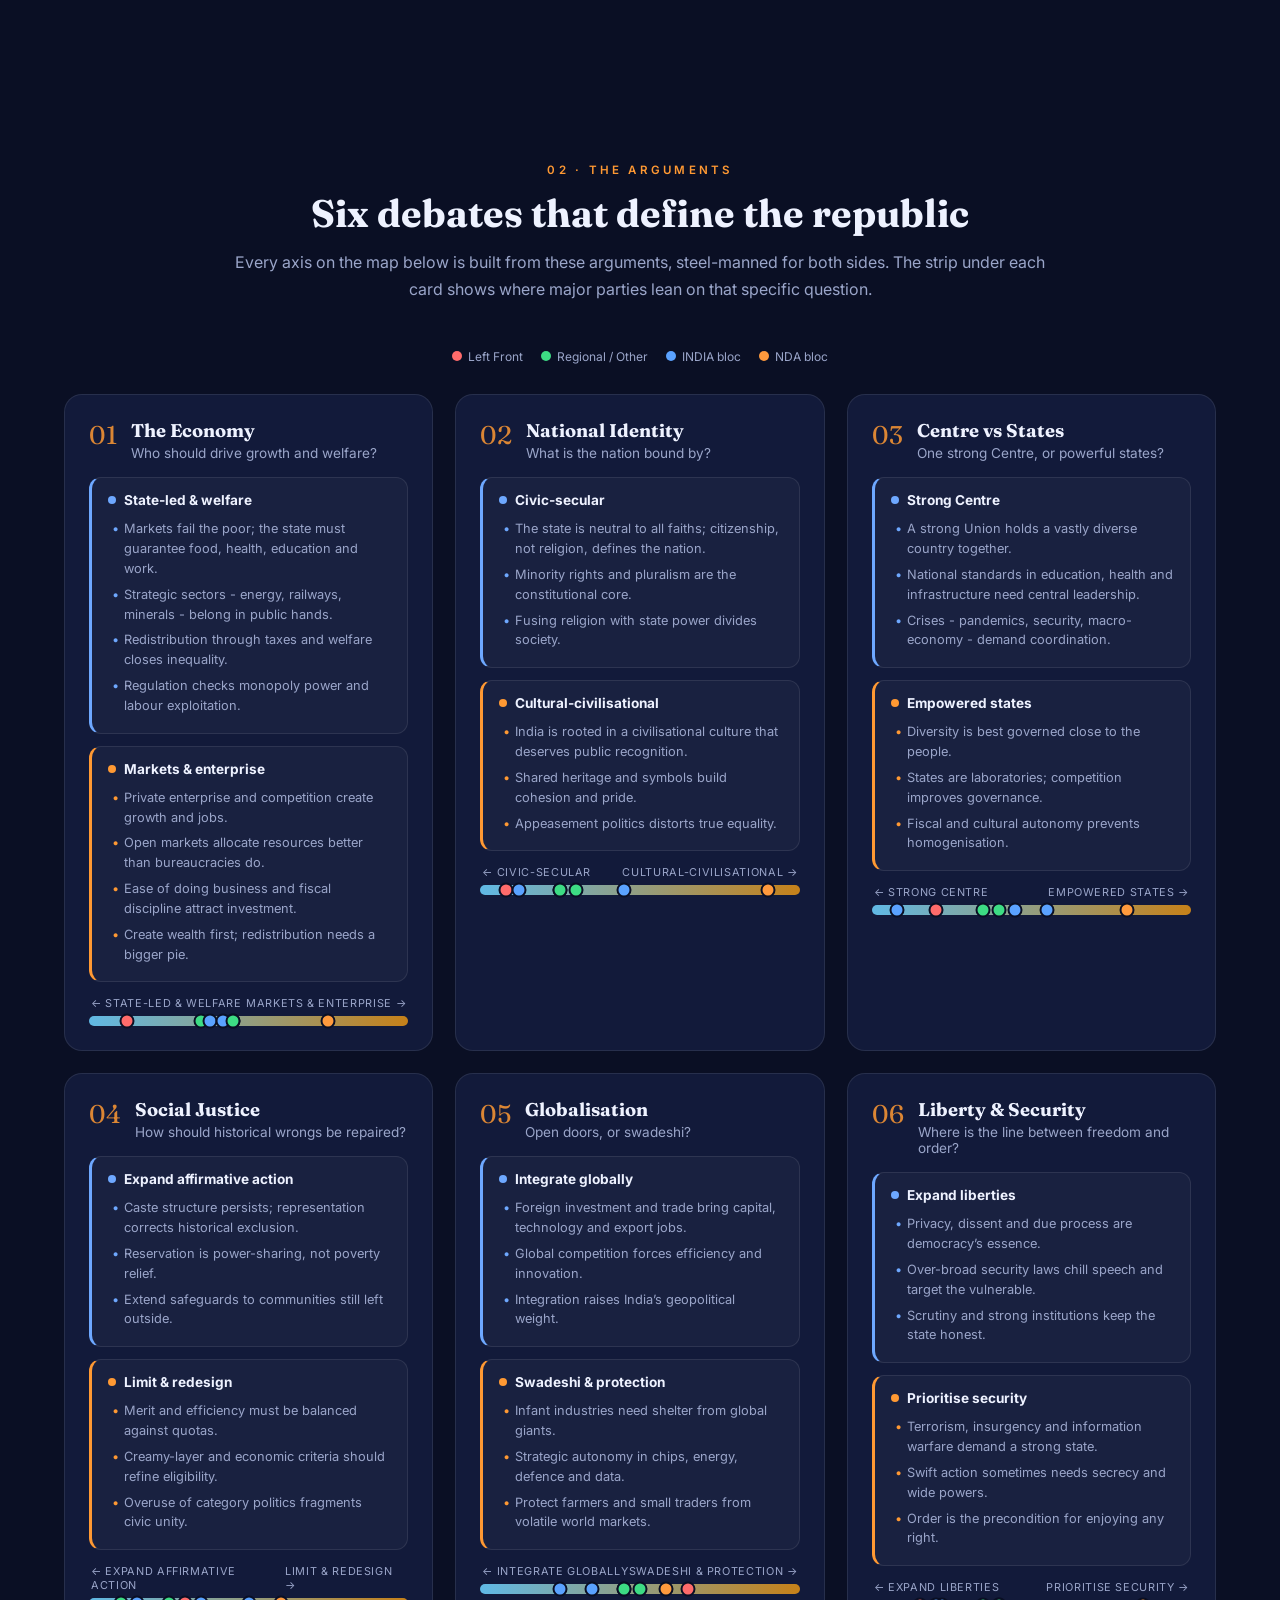
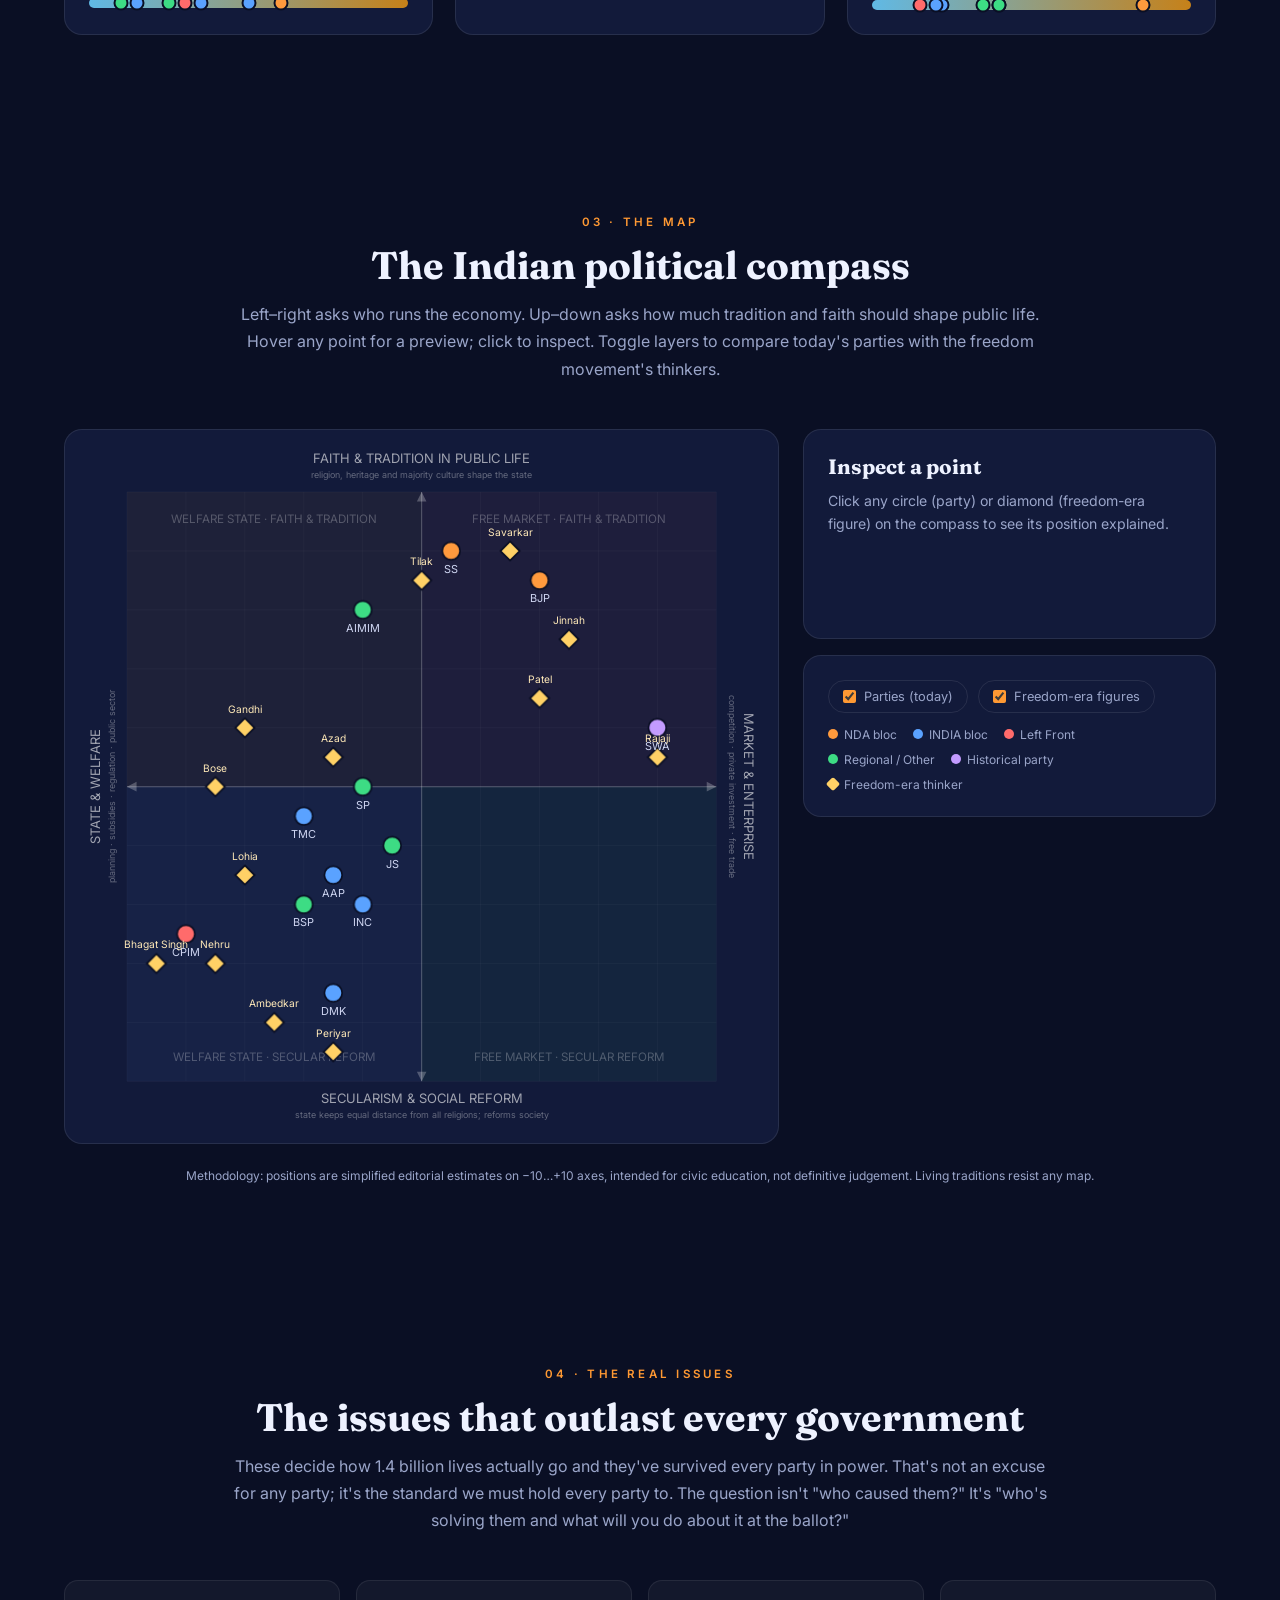
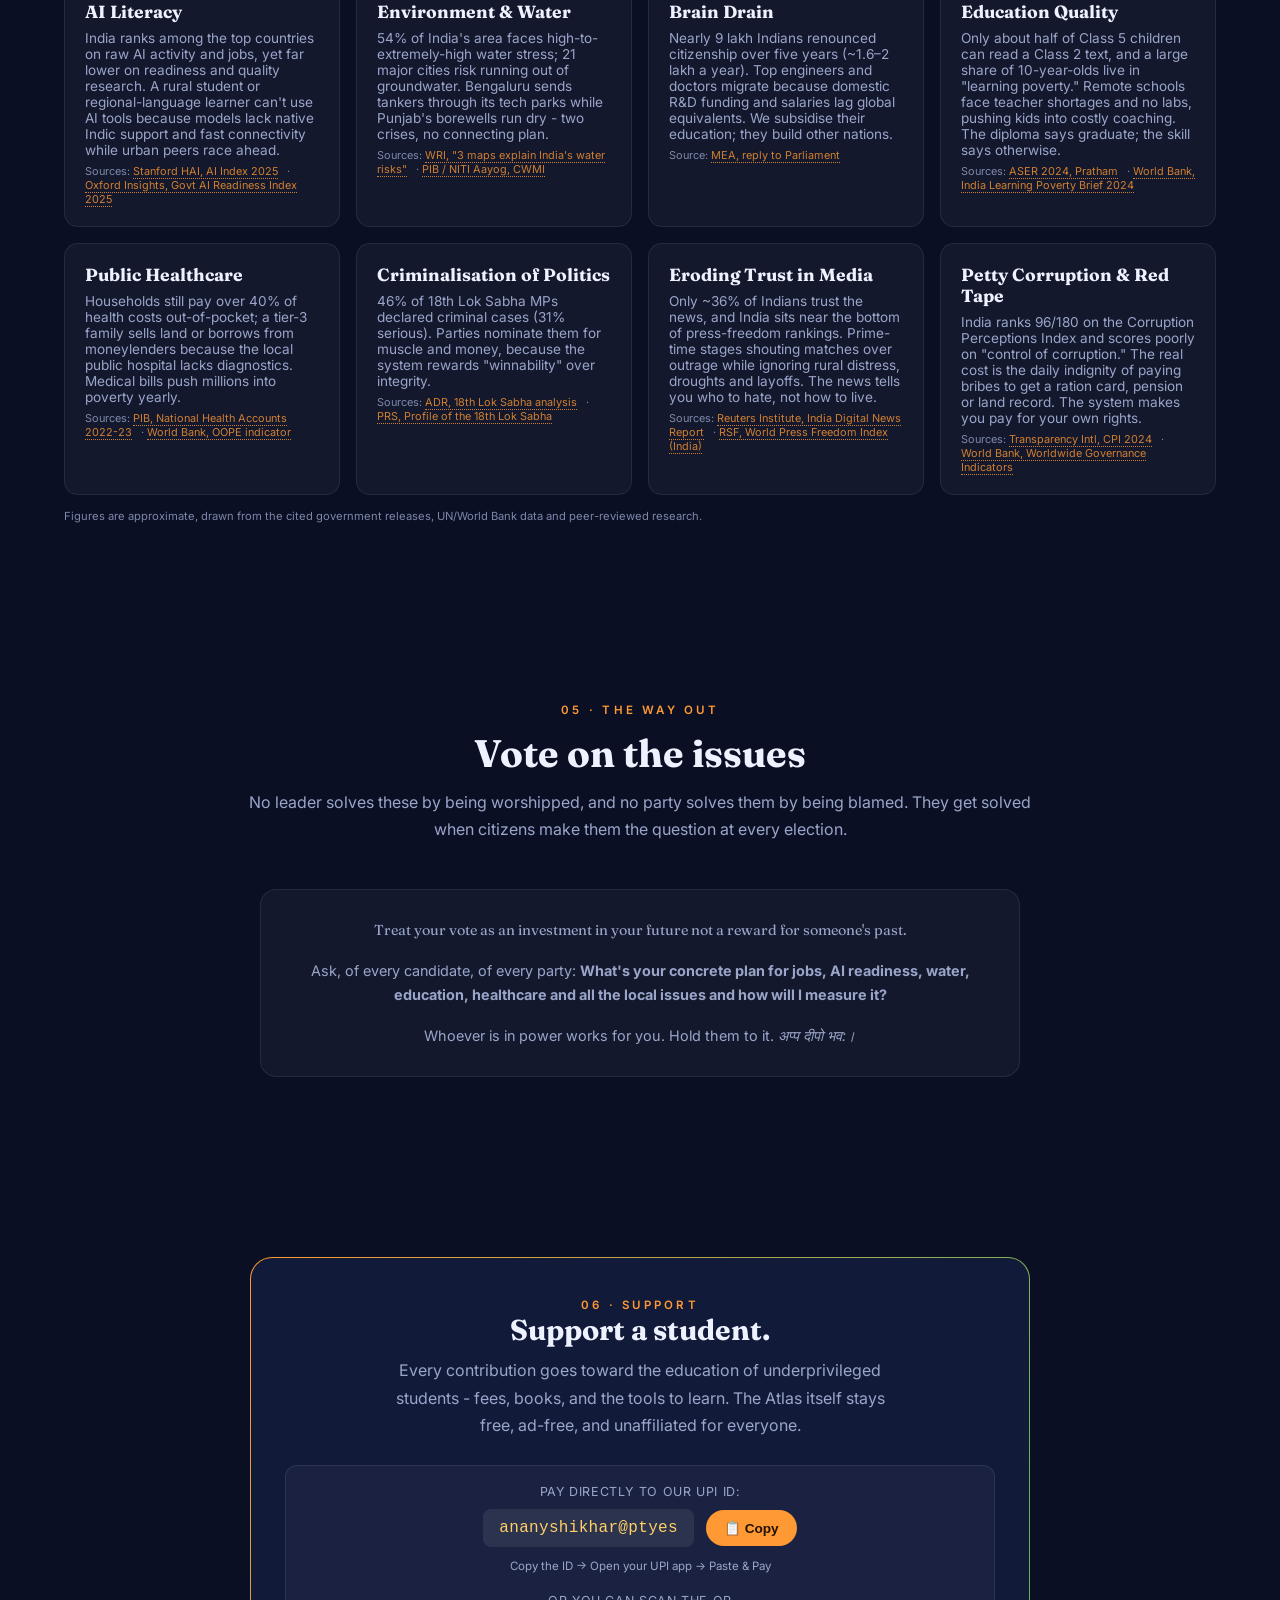
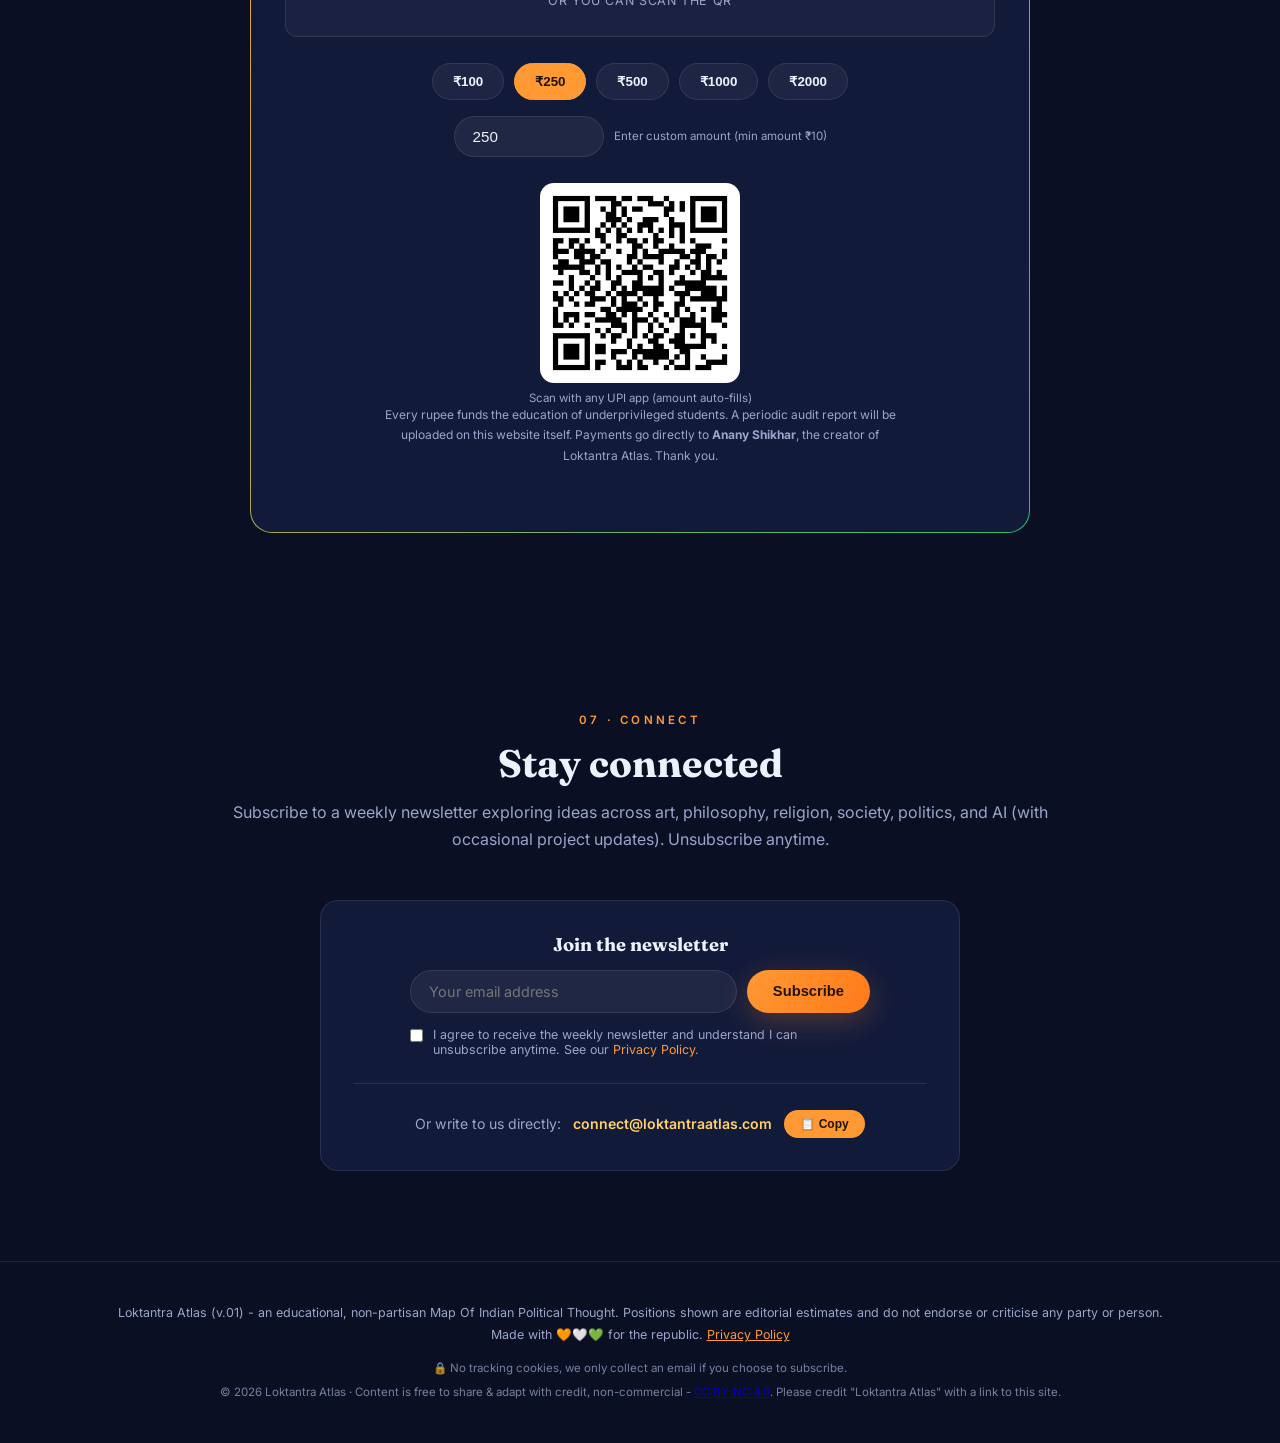
==== commit bb07518f: "Update index.html" ====
--- a/index.html
+++ b/index.html
@@ -252,7 +252,7 @@
   </div>
 
  <!-- Trust note -->
- <p class="trustnote">Every rupee funds the education of underprivileged students. A periodic audit report will be uploaded on this website itself. Payments go directly to the creator <b>Anany Shikhar</b>. Thank you.</p>
+ <p class="trustnote">Every rupee funds the education of underprivileged students. A periodic audit report will be uploaded on this website itself. Payments go directly to <b>Anany Shikhar</b>, the creator of Loktantra Atlas. Thank you.</p>
 </div>
 </section>
 
